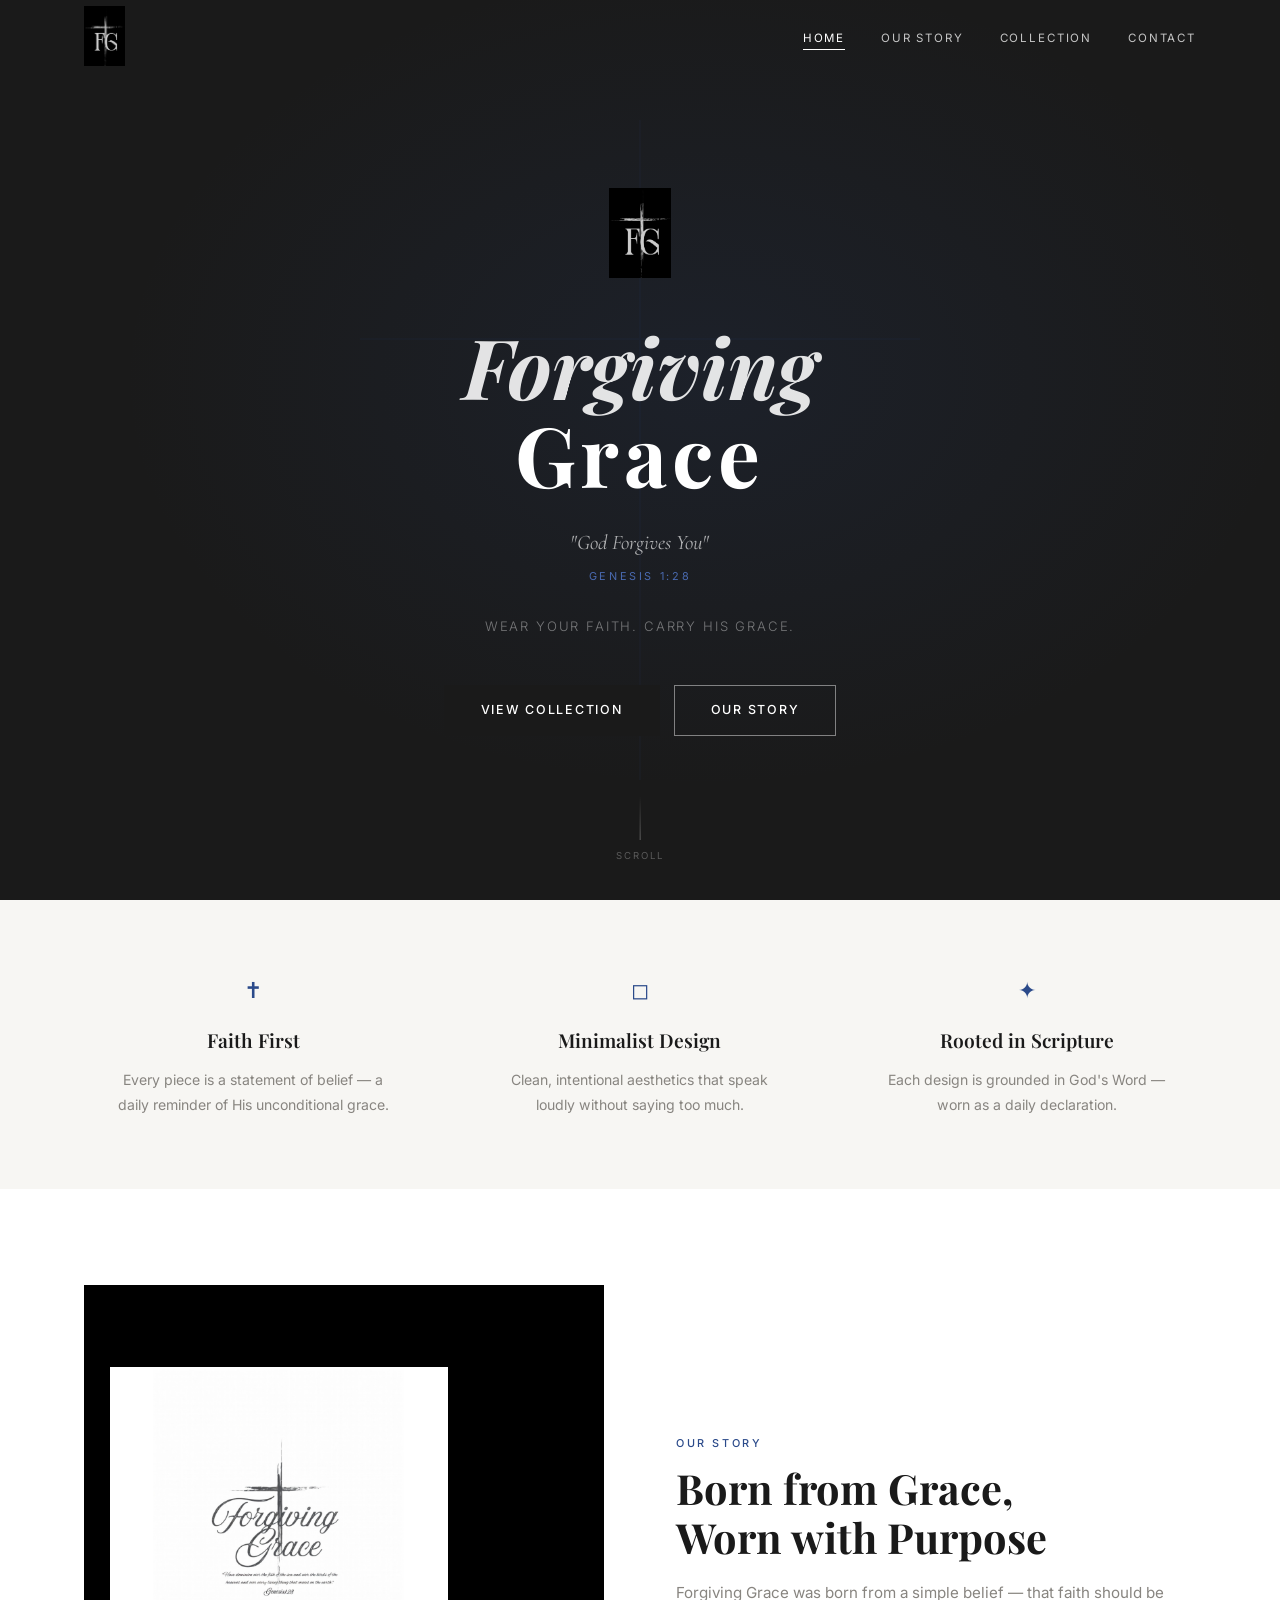
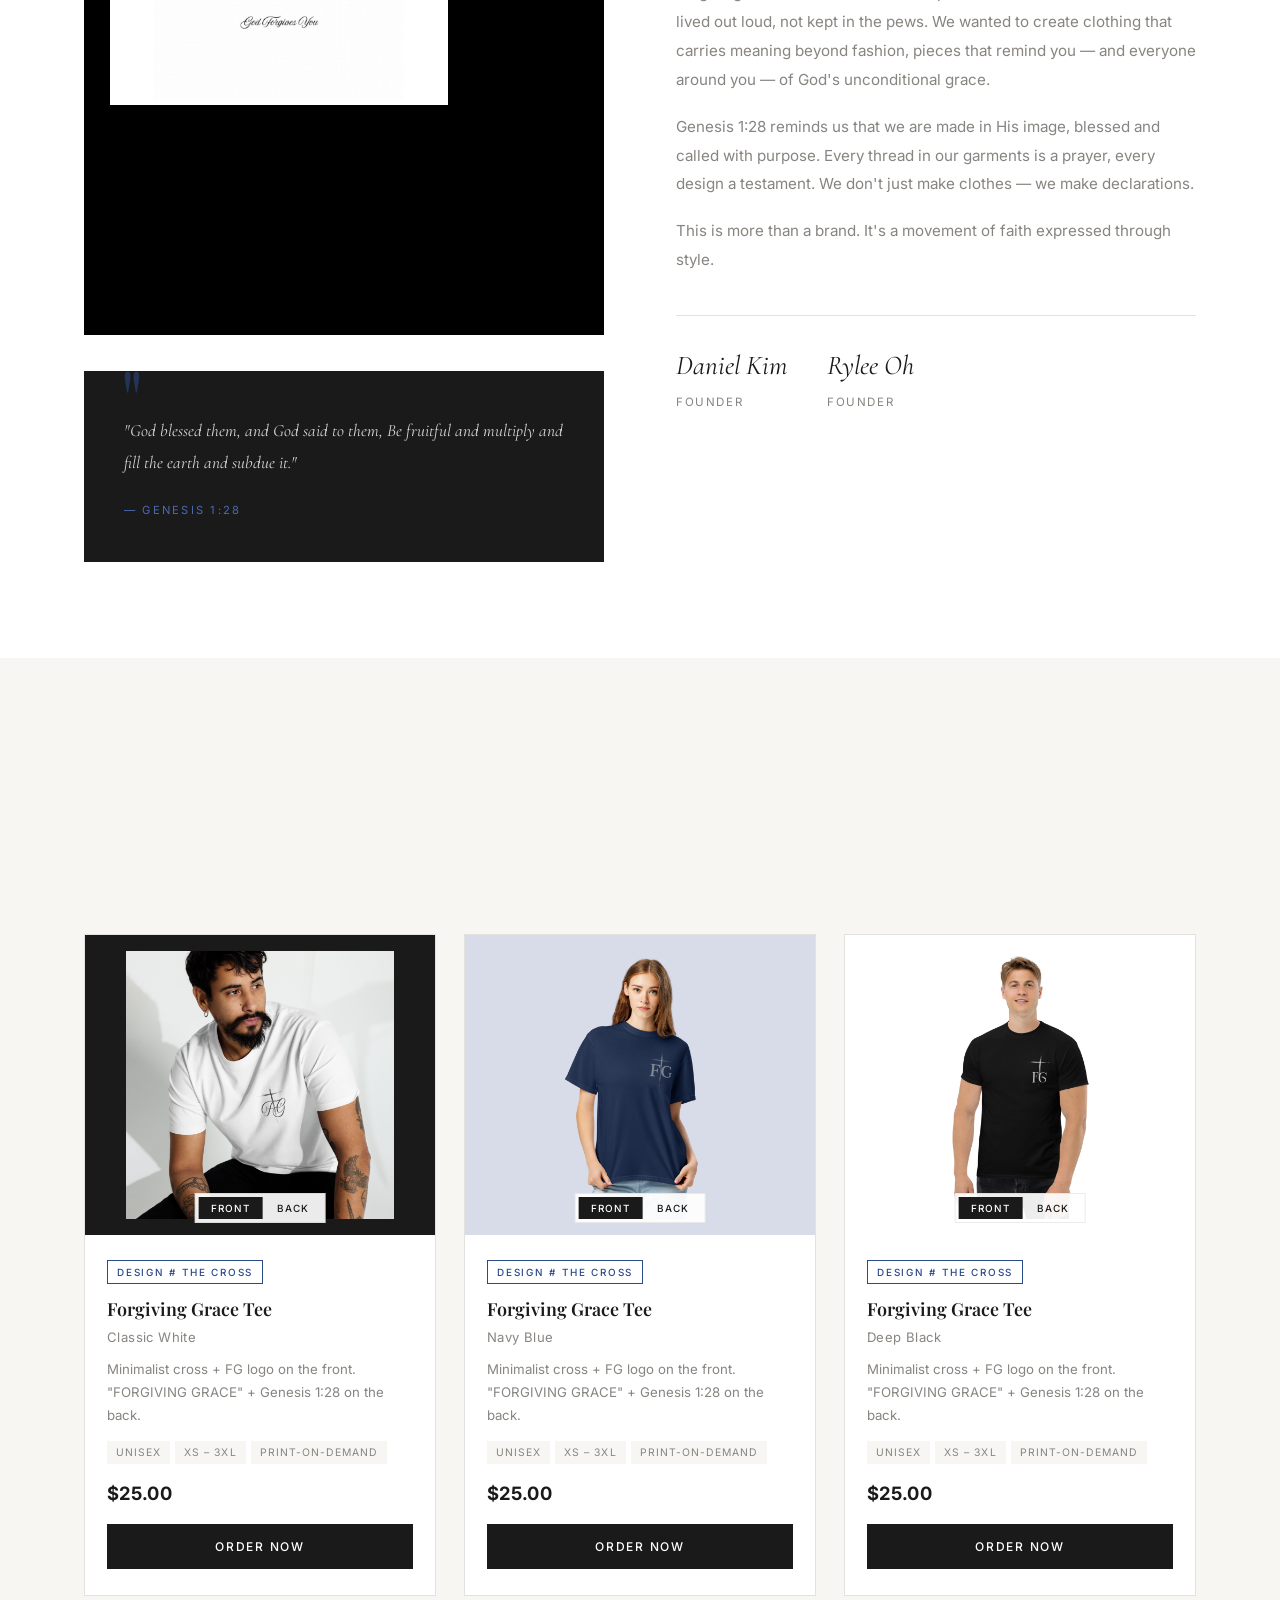
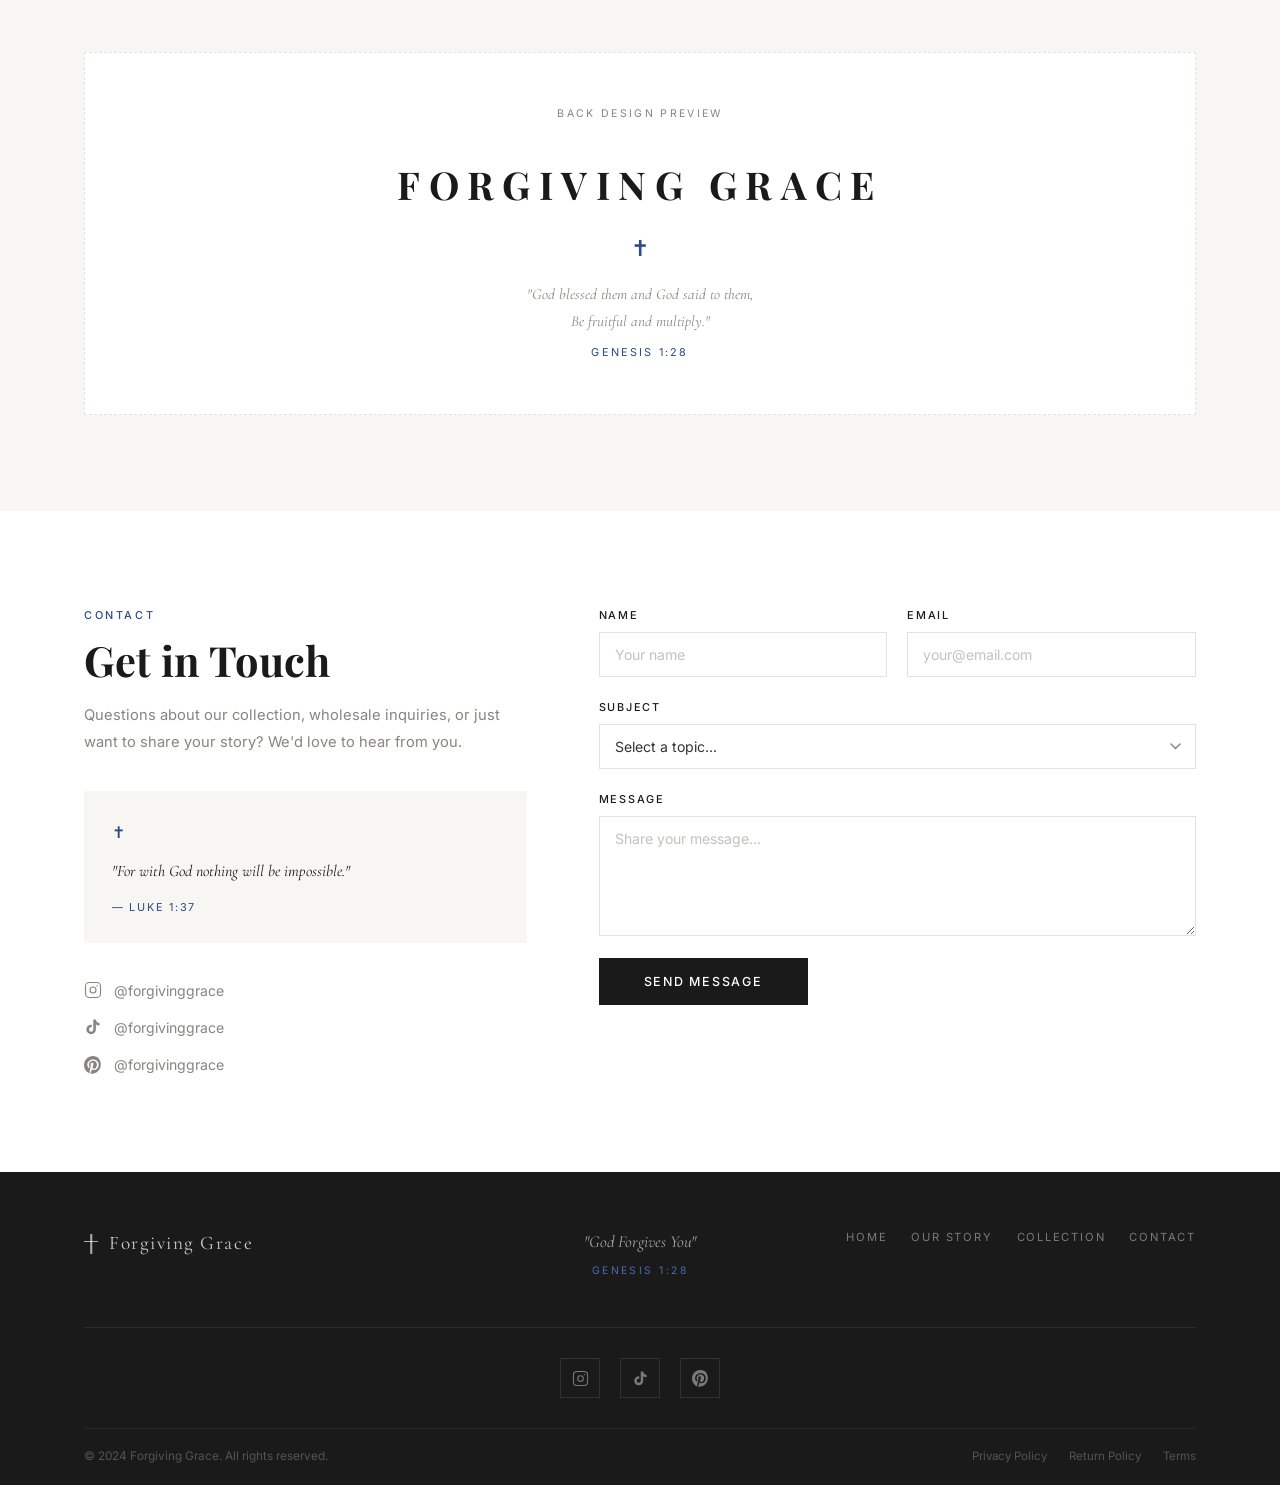
==== index.html @ 46b867b1 "Connect Place Order to Google Sheets via Apps Script - Set SCRIPT_URL to Google Apps Script web app " ====
<!DOCTYPE html>
<html lang="en">
<head>
    <meta charset="UTF-8">
    <meta name="viewport" content="width=device-width, initial-scale=1.0">
    <meta name="description" content="Forgiving Grace — Faith-based Christian Apparel. Wear your faith with minimalist designs rooted in God's grace.">
    <meta name="keywords" content="Christian apparel, faith fashion, Genesis 1:28, Forgiving Grace tee">
    <title>Forgiving Grace | Christian Apparel</title>

    <!-- Google Fonts -->
    <link rel="preconnect" href="https://fonts.googleapis.com">
    <link rel="preconnect" href="https://fonts.gstatic.com" crossorigin>
    <link href="https://fonts.googleapis.com/css2?family=Playfair+Display:ital,wght@0,400;0,600;0,700;1,400;1,700&family=Inter:wght@300;400;500;600&family=Cormorant+Garamond:ital,wght@0,400;0,600;1,400;1,600&display=swap" rel="stylesheet">

    <link rel="stylesheet" href="assets/css/style.css">
</head>
<body>

    <!-- ═══════════════════════════════════════
         NAVIGATION
    ════════════════════════════════════════════ -->
    <nav class="navbar" id="navbar">
        <div class="nav-container">
            <a href="#home" class="nav-logo">
                <img src="assets/FG logo.png" alt="Forgiving Grace" class="nav-logo-img">
            </a>

            <ul class="nav-menu" id="navMenu">
                <li><a href="#home"       class="nav-link">Home</a></li>
                <li><a href="#story"      class="nav-link">Our Story</a></li>
                <li><a href="#collection" class="nav-link">Collection</a></li>
                <li><a href="#contact"    class="nav-link">Contact</a></li>
            </ul>

            <button class="nav-toggle" id="navToggle" aria-label="Toggle menu" aria-expanded="false">
                <span></span>
                <span></span>
                <span></span>
            </button>
        </div>
    </nav>

    <main>

        <!-- ═══════════════════════════════════
             HERO
        ════════════════════════════════════════ -->
        <section class="hero" id="home">
            <div class="hero-bg-cross" aria-hidden="true">
                <span class="cross-v"></span>
                <span class="cross-h"></span>
            </div>

            <div class="hero-content">
                <div class="hero-emblem">
                    <img src="assets/FG logo.png" alt="Forgiving Grace" class="hero-logo-img">
                </div>

                <h1 class="hero-title">
                    <em>Forgiving</em>
                    <span>Grace</span>
                </h1>

                <p class="hero-verse">"God Forgives You"</p>
                <p class="hero-ref">Genesis 1:28</p>
                <p class="hero-tagline">Wear your faith. Carry His grace.</p>

                <div class="hero-cta">
                    <a href="#collection" class="btn btn-primary">View Collection</a>
                    <a href="#story"      class="btn btn-outline">Our Story</a>
                </div>
            </div>

            <div class="hero-scroll" aria-hidden="true">
                <span class="scroll-line"></span>
                <span class="scroll-label">Scroll</span>
            </div>
        </section>

        <!-- ═══════════════════════════════════
             BRAND PILLARS
        ════════════════════════════════════════ -->
        <section class="pillars">
            <div class="container">
                <div class="pillars-grid">
                    <div class="pillar fade-in">
                        <div class="pillar-icon">✝</div>
                        <h3>Faith First</h3>
                        <p>Every piece is a statement of belief — a daily reminder of His unconditional grace.</p>
                    </div>
                    <div class="pillar fade-in">
                        <div class="pillar-icon">◻</div>
                        <h3>Minimalist Design</h3>
                        <p>Clean, intentional aesthetics that speak loudly without saying too much.</p>
                    </div>
                    <div class="pillar fade-in">
                        <div class="pillar-icon">✦</div>
                        <h3>Rooted in Scripture</h3>
                        <p>Each design is grounded in God's Word — worn as a daily declaration.</p>
                    </div>
                </div>
            </div>
        </section>

        <!-- ═══════════════════════════════════
             OUR STORY
        ════════════════════════════════════════ -->
        <section class="story" id="story">
            <div class="container">
                <div class="story-grid">

                    <div class="story-visual fade-in">
                        <div class="story-img-container">
                            <img src="assets/FG image.png"
                                 alt="Forgiving Grace"
                                 class="story-product-img">
                        </div>
                        <blockquote class="story-verse-card">
                            <p>"God blessed them, and God said to them, Be fruitful and multiply and fill the earth and subdue it."</p>
                            <cite>— Genesis 1:28</cite>
                        </blockquote>
                    </div>

                    <div class="story-text-wrap fade-in">
                        <span class="section-label">Our Story</span>
                        <h2 class="section-title">Born from Grace,<br>Worn with Purpose</h2>

                        <p>Forgiving Grace was born from a simple belief — that faith should be lived out loud,
                        not kept in the pews. We wanted to create clothing that carries meaning beyond fashion,
                        pieces that remind you — and everyone around you — of God's unconditional grace.</p>

                        <p>Genesis 1:28 reminds us that we are made in His image, blessed and called with
                        purpose. Every thread in our garments is a prayer, every design a testament.
                        We don't just make clothes — we make declarations.</p>

                        <p>This is more than a brand. It's a movement of faith expressed through style.</p>

                        <div class="story-sig">
                            <div class="sig-person">
                                <span class="sig-name">Daniel Kim</span>
                                <span class="sig-title">Founder</span>
                            </div>
                            <div class="sig-person">
                                <span class="sig-name">Rylee Oh</span>
                                <span class="sig-title">Founder</span>
                            </div>
                        </div>
                    </div>

                </div>
            </div>
        </section>

        <!-- ═══════════════════════════════════
             COLLECTION
        ════════════════════════════════════════ -->
        <section class="collection" id="collection">
            <div class="container">

                <div class="section-header fade-in">
                    <span class="section-label">Collection</span>
                    <h2 class="section-title">Design # the Cross</h2>
                    <p class="section-subtitle">Forgiving Grace Tee — Three expressions of faith</p>
                </div>

                <div class="product-grid">

                    <!-- WHITE -->
                    <article class="product-card fade-in" data-color="white" data-colorname="Classic White">
                        <div class="product-mockup mockup-light">
                            <img class="product-img"
                                 src="assets/mens-premium-heavyweight-tee-white-front-69e3858333d27.png"
                                 alt="Forgiving Grace Tee - Classic White"
                                 data-front="assets/mens-premium-heavyweight-tee-white-front-69e3858333d27.png"
                                 data-back="assets/mens-premium-heavyweight-tee-white-back-69e385832c0f6.png">
                            <div class="img-toggle">
                                <button type="button" class="img-toggle-btn active" data-view="front">Front</button>
                                <button type="button" class="img-toggle-btn" data-view="back">Back</button>
                            </div>
                        </div>
                        <div class="product-info">
                            <span class="product-badge">Design # the Cross</span>
                            <h3>Forgiving Grace Tee</h3>
                            <p class="product-colorname">Classic White</p>
                            <p class="product-desc">Minimalist cross + FG logo on the front. "FORGIVING GRACE" + Genesis 1:28 on the back.</p>
                            <div class="product-tags">
                                <span>Unisex</span><span>XS – 3XL</span><span>Print-on-Demand</span>
                            </div>
                            <p class="product-price">$25.00</p>
                            <button type="button" class="btn btn-primary btn-full order-open-btn">Order Now</button>
                        </div>
                    </article>

                    <!-- NAVY -->
                    <article class="product-card fade-in" data-color="navy" data-colorname="Navy Blue">
                        <div class="product-mockup mockup-mid">
                            <img class="product-img"
                                 src="assets/unisex-garment-dyed-heavyweight-t-shirt-true-navy-front-2-69e384fd86d29.png"
                                 alt="Forgiving Grace Tee - Navy Blue"
                                 data-front="assets/unisex-garment-dyed-heavyweight-t-shirt-true-navy-front-2-69e384fd86d29.png"
                                 data-back="assets/unisex-garment-dyed-heavyweight-t-shirt-true-navy-back-69e384fd87581.png">
                            <div class="img-toggle">
                                <button type="button" class="img-toggle-btn active" data-view="front">Front</button>
                                <button type="button" class="img-toggle-btn" data-view="back">Back</button>
                            </div>
                        </div>
                        <div class="product-info">
                            <span class="product-badge">Design # the Cross</span>
                            <h3>Forgiving Grace Tee</h3>
                            <p class="product-colorname">Navy Blue</p>
                            <p class="product-desc">Minimalist cross + FG logo on the front. "FORGIVING GRACE" + Genesis 1:28 on the back.</p>
                            <div class="product-tags">
                                <span>Unisex</span><span>XS – 3XL</span><span>Print-on-Demand</span>
                            </div>
                            <p class="product-price">$25.00</p>
                            <button type="button" class="btn btn-primary btn-full order-open-btn">Order Now</button>
                        </div>
                    </article>

                    <!-- BLACK -->
                    <article class="product-card fade-in" data-color="black" data-colorname="Deep Black">
                        <div class="product-mockup mockup-dark">
                            <img class="product-img"
                                 src="assets/unisex-classic-tee-black-front-69e385ca82ca1.png"
                                 alt="Forgiving Grace Tee - Deep Black"
                                 data-front="assets/unisex-classic-tee-black-front-69e385ca82ca1.png"
                                 data-back="assets/unisex-classic-tee-black-back-69e385ca8a5da.png">
                            <div class="img-toggle">
                                <button type="button" class="img-toggle-btn active" data-view="front">Front</button>
                                <button type="button" class="img-toggle-btn" data-view="back">Back</button>
                            </div>
                        </div>
                        <div class="product-info">
                            <span class="product-badge">Design # the Cross</span>
                            <h3>Forgiving Grace Tee</h3>
                            <p class="product-colorname">Deep Black</p>
                            <p class="product-desc">Minimalist cross + FG logo on the front. "FORGIVING GRACE" + Genesis 1:28 on the back.</p>
                            <div class="product-tags">
                                <span>Unisex</span><span>XS – 3XL</span><span>Print-on-Demand</span>
                            </div>
                            <p class="product-price">$25.00</p>
                            <button type="button" class="btn btn-primary btn-full order-open-btn">Order Now</button>
                        </div>
                    </article>

                </div>

                <!-- Back design preview -->
                <div class="back-preview fade-in">
                    <p class="back-preview-label">Back Design Preview</p>
                    <div class="back-preview-art">
                        <p class="back-brand">FORGIVING GRACE</p>
                        <p class="back-cross-icon">✝</p>
                        <p class="back-quote">"God blessed them and God said to them,<br>Be fruitful and multiply."</p>
                        <p class="back-ref">Genesis 1:28</p>
                    </div>
                </div>

            </div>
        </section>

        <!-- ═══════════════════════════════════
             CONTACT
        ════════════════════════════════════════ -->
        <section class="contact" id="contact">
            <div class="container">
                <div class="contact-grid">

                    <div class="contact-info fade-in">
                        <span class="section-label">Contact</span>
                        <h2 class="section-title">Get in Touch</h2>
                        <p>Questions about our collection, wholesale inquiries, or just want to share your story? We'd love to hear from you.</p>

                        <div class="contact-verse-card">
                            <span class="contact-cross-icon">✝</span>
                            <p>"For with God nothing will be impossible."</p>
                            <cite>— Luke 1:37</cite>
                        </div>

                        <div class="contact-socials">
                            <a href="#" class="social-row" aria-label="Instagram">
                                <svg viewBox="0 0 24 24" fill="none" stroke="currentColor" stroke-width="1.5" aria-hidden="true">
                                    <rect x="2" y="2" width="20" height="20" rx="5"/>
                                    <circle cx="12" cy="12" r="4"/>
                                    <circle cx="17.5" cy="6.5" r="1" fill="currentColor" stroke="none"/>
                                </svg>
                                @forgivinggrace
                            </a>
                            <a href="#" class="social-row" aria-label="TikTok">
                                <svg viewBox="0 0 24 24" fill="currentColor" aria-hidden="true">
                                    <path d="M19.59 6.69a4.83 4.83 0 01-3.77-4.25V2h-3.45v13.67a2.89 2.89 0 01-2.88 2.5 2.89 2.89 0 01-2.89-2.89 2.89 2.89 0 012.89-2.89c.28 0 .54.04.79.1V9.01a6.32 6.32 0 00-.79-.05 6.34 6.34 0 00-6.34 6.34 6.34 6.34 0 006.34 6.34 6.34 6.34 0 006.33-6.34V8.69a8.18 8.18 0 004.79 1.54V6.78a4.85 4.85 0 01-1.02-.09z"/>
                                </svg>
                                @forgivinggrace
                            </a>
                            <a href="#" class="social-row" aria-label="Pinterest">
                                <svg viewBox="0 0 24 24" fill="currentColor" aria-hidden="true">
                                    <path d="M12 0C5.37 0 0 5.37 0 12c0 5.08 3.16 9.44 7.63 11.2-.1-.94-.2-2.38.04-3.4.22-.93 1.45-6.16 1.45-6.16s-.37-.74-.37-1.84c0-1.73.99-3.02 2.23-3.02 1.05 0 1.56.79 1.56 1.74 0 1.06-.68 2.65-1.03 4.12-.29 1.23.61 2.23 1.82 2.23 2.18 0 3.86-2.3 3.86-5.62 0-2.94-2.11-5-5.13-5-3.49 0-5.54 2.62-5.54 5.33 0 1.06.41 2.19.92 2.81.1.12.11.23.08.35-.09.39-.3 1.23-.34 1.4-.05.22-.17.27-.39.16-1.47-.69-2.39-2.85-2.39-4.59 0-3.73 2.71-7.16 7.82-7.16 4.1 0 7.29 2.93 7.29 6.83 0 4.08-2.57 7.35-6.13 7.35-1.2 0-2.33-.62-2.72-1.35l-.74 2.76c-.27 1.03-1 2.32-1.49 3.1.63.19 1.28.3 1.96.3 6.63 0 12-5.37 12-12S18.63 0 12 0z"/>
                                </svg>
                                @forgivinggrace
                            </a>
                        </div>
                    </div>

                    <div class="contact-form-wrap fade-in">
                        <form class="contact-form" id="contactForm" novalidate>
                            <div class="form-row">
                                <div class="form-group">
                                    <label for="fname">Name</label>
                                    <input type="text" id="fname" name="name" placeholder="Your name" autocomplete="name" required>
                                    <span class="field-error" id="nameErr"></span>
                                </div>
                                <div class="form-group">
                                    <label for="femail">Email</label>
                                    <input type="email" id="femail" name="email" placeholder="your@email.com" autocomplete="email" required>
                                    <span class="field-error" id="emailErr"></span>
                                </div>
                            </div>

                            <div class="form-group">
                                <label for="fsubject">Subject</label>
                                <select id="fsubject" name="subject">
                                    <option value="">Select a topic...</option>
                                    <option value="product">Product Inquiry</option>
                                    <option value="order">Order Status</option>
                                    <option value="wholesale">Wholesale</option>
                                    <option value="collab">Collaboration</option>
                                    <option value="prayer">Prayer Request</option>
                                    <option value="other">Other</option>
                                </select>
                            </div>

                            <div class="form-group">
                                <label for="fmessage">Message</label>
                                <textarea id="fmessage" name="message" rows="5" placeholder="Share your message..." required></textarea>
                                <span class="field-error" id="msgErr"></span>
                            </div>

                            <button type="submit" class="btn btn-primary form-btn">Send Message</button>

                            <div class="form-success" id="formSuccess" role="alert" aria-live="polite">
                                <span aria-hidden="true">✝</span> Message received. God bless you.
                            </div>
                        </form>
                    </div>

                </div>
            </div>
        </section>

    </main>

    <!-- ═══════════════════════════════════════
         FOOTER
    ════════════════════════════════════════════ -->
    <footer class="footer">
        <div class="container">
            <div class="footer-top">
                <a href="#home" class="footer-logo">
                    <span class="footer-cross-wrap">
                        <span class="cross-v"></span>
                        <span class="cross-h"></span>
                    </span>
                    <span class="footer-brand">Forgiving Grace</span>
                </a>

                <div class="footer-message">
                    <p class="footer-verse">"God Forgives You"</p>
                    <p class="footer-ref">Genesis 1:28</p>
                </div>

                <nav class="footer-nav" aria-label="Footer navigation">
                    <a href="#home">Home</a>
                    <a href="#story">Our Story</a>
                    <a href="#collection">Collection</a>
                    <a href="#contact">Contact</a>
                </nav>
            </div>

            <div class="footer-social">
                <a href="#" class="footer-social-btn" aria-label="Instagram">
                    <svg viewBox="0 0 24 24" fill="none" stroke="currentColor" stroke-width="1.5">
                        <rect x="2" y="2" width="20" height="20" rx="5"/>
                        <circle cx="12" cy="12" r="4"/>
                        <circle cx="17.5" cy="6.5" r="1" fill="currentColor" stroke="none"/>
                    </svg>
                </a>
                <a href="#" class="footer-social-btn" aria-label="TikTok">
                    <svg viewBox="0 0 24 24" fill="currentColor">
                        <path d="M19.59 6.69a4.83 4.83 0 01-3.77-4.25V2h-3.45v13.67a2.89 2.89 0 01-2.88 2.5 2.89 2.89 0 01-2.89-2.89 2.89 2.89 0 012.89-2.89c.28 0 .54.04.79.1V9.01a6.32 6.32 0 00-.79-.05 6.34 6.34 0 00-6.34 6.34 6.34 6.34 0 006.34 6.34 6.34 6.34 0 006.33-6.34V8.69a8.18 8.18 0 004.79 1.54V6.78a4.85 4.85 0 01-1.02-.09z"/>
                    </svg>
                </a>
                <a href="#" class="footer-social-btn" aria-label="Pinterest">
                    <svg viewBox="0 0 24 24" fill="currentColor">
                        <path d="M12 0C5.37 0 0 5.37 0 12c0 5.08 3.16 9.44 7.63 11.2-.1-.94-.2-2.38.04-3.4.22-.93 1.45-6.16 1.45-6.16s-.37-.74-.37-1.84c0-1.73.99-3.02 2.23-3.02 1.05 0 1.56.79 1.56 1.74 0 1.06-.68 2.65-1.03 4.12-.29 1.23.61 2.23 1.82 2.23 2.18 0 3.86-2.3 3.86-5.62 0-2.94-2.11-5-5.13-5-3.49 0-5.54 2.62-5.54 5.33 0 1.06.41 2.19.92 2.81.1.12.11.23.08.35-.09.39-.3 1.23-.34 1.4-.05.22-.17.27-.39.16-1.47-.69-2.39-2.85-2.39-4.59 0-3.73 2.71-7.16 7.82-7.16 4.1 0 7.29 2.93 7.29 6.83 0 4.08-2.57 7.35-6.13 7.35-1.2 0-2.33-.62-2.72-1.35l-.74 2.76c-.27 1.03-1 2.32-1.49 3.1.63.19 1.28.3 1.96.3 6.63 0 12-5.37 12-12S18.63 0 12 0z"/>
                    </svg>
                </a>
            </div>

            <div class="footer-bottom">
                <p>&copy; 2024 Forgiving Grace. All rights reserved.</p>
                <div class="footer-legal">
                    <a href="#">Privacy Policy</a>
                    <a href="#">Return Policy</a>
                    <a href="#">Terms</a>
                </div>
            </div>
        </div>
    </footer>

    <!-- ═══════════════════════════════════════
         ORDER MODAL
    ════════════════════════════════════════════ -->
    <div class="order-modal-overlay" id="orderModalOverlay" aria-hidden="true">
        <div class="order-modal" role="dialog" aria-modal="true" aria-labelledby="modalTitle">
            <button class="modal-close" id="modalClose" aria-label="Close">✕</button>

            <!-- Product preview header -->
            <div class="modal-header">
                <img id="modalPreviewImg" class="modal-preview-img" src="" alt="Product preview">
                <div class="modal-header-meta">
                    <span class="product-badge">Design # the Cross</span>
                    <h2 id="modalTitle" class="modal-product-title">Forgiving Grace Tee</h2>
                    <p id="modalColorDisplay" class="product-colorname"></p>
                </div>
            </div>

            <!-- Order form -->
            <form class="order-form" id="orderForm" novalidate>

                <div class="modal-section-label">Select Size &amp; Color</div>

                <!-- Size selector -->
                <div class="form-group">
                    <label>Size <span class="req-star">*</span></label>
                    <div class="size-selector" id="sizeSelector">
                        <button type="button" class="size-btn" data-size="XS">XS</button>
                        <button type="button" class="size-btn" data-size="S">S</button>
                        <button type="button" class="size-btn" data-size="M">M</button>
                        <button type="button" class="size-btn" data-size="L">L</button>
                        <button type="button" class="size-btn" data-size="XL">XL</button>
                        <button type="button" class="size-btn" data-size="2XL">2XL</button>
                        <button type="button" class="size-btn" data-size="3XL">3XL</button>
                    </div>
                    <span class="field-error" id="sizeErr"></span>
                </div>

                <!-- Color selector in modal -->
                <div class="form-group">
                    <label>Color <span class="req-star">*</span></label>
                    <div class="modal-color-list" id="modalColorList">
                        <button type="button" class="modal-color-btn" data-color="white" data-name="Classic White">
                            <span class="swatch sw-white"></span>
                            <span>Classic White</span>
                        </button>
                        <button type="button" class="modal-color-btn" data-color="navy" data-name="Navy Blue">
                            <span class="swatch sw-navy"></span>
                            <span>Navy Blue</span>
                        </button>
                        <button type="button" class="modal-color-btn" data-color="black" data-name="Deep Black">
                            <span class="swatch sw-black"></span>
                            <span>Deep Black</span>
                        </button>
                    </div>
                </div>

                <div class="modal-section-label">Shipping Information</div>

                <div class="form-row">
                    <div class="form-group">
                        <label for="orderName">Name <span class="req-star">*</span></label>
                        <input type="text" id="orderName" placeholder="Full name" autocomplete="name">
                        <span class="field-error" id="orderNameErr"></span>
                    </div>
                    <div class="form-group">
                        <label for="orderEmail">Email <span class="req-star">*</span></label>
                        <input type="email" id="orderEmail" placeholder="your@email.com" autocomplete="email">
                        <span class="field-error" id="orderEmailErr"></span>
                    </div>
                </div>

                <div class="form-group">
                    <label for="orderPhone">Phone</label>
                    <input type="tel" id="orderPhone" placeholder="(123) 456-7890" autocomplete="tel">
                </div>

                <div class="form-group">
                    <label for="orderAddr">Street Address <span class="req-star">*</span></label>
                    <input type="text" id="orderAddr" placeholder="123 Main Street, Apt 4" autocomplete="street-address">
                    <span class="field-error" id="orderAddrErr"></span>
                </div>

                <div class="form-row">
                    <div class="form-group">
                        <label for="orderCity">City <span class="req-star">*</span></label>
                        <input type="text" id="orderCity" placeholder="Los Angeles" autocomplete="address-level2">
                        <span class="field-error" id="orderCityErr"></span>
                    </div>
                    <div class="form-group">
                        <label for="orderState">State</label>
                        <input type="text" id="orderState" placeholder="CA" maxlength="2" autocomplete="address-level1">
                    </div>
                </div>

                <div class="form-group">
                    <label for="orderZip">ZIP Code</label>
                    <input type="text" id="orderZip" placeholder="90001" autocomplete="postal-code">
                </div>

                <span class="field-error" id="orderSubmitErr" style="text-align:center; margin-top:4px;"></span>
                <button type="submit" class="btn btn-primary btn-full" id="orderSubmitBtn">Place Order</button>
            </form>

            <!-- Success screen -->
            <div class="order-success" id="orderSuccess">
                <div class="success-cross">✝</div>
                <h3>주문이 완료되었습니다!</h3>
                <p>곧 연락드리겠습니다.</p>
                <p class="success-verse">"God Forgives You" — Genesis 1:28</p>
                <button type="button" class="btn btn-primary" id="orderDoneBtn">닫기</button>
            </div>
        </div>
    </div>

    <script src="assets/js/main.js"></script>
</body>
</html>
---- assets/css/style.css ----
/* ============================================================
   FORGIVING GRACE — Main Stylesheet
   Colors: #1A1A1A (black) · #2B4A8A (navy) · #FFFFFF (white)
   Fonts:  Playfair Display · Inter · Cormorant Garamond
   ============================================================ */

/* ── Variables ─────────────────────────────────────────────── */
:root {
    --black:        #1A1A1A;
    --navy:         #2B4A8A;
    --navy-light:   #4A6AB0;
    --white:        #FFFFFF;
    --off-white:    #F7F6F3;
    --gray-light:   #F0EFEC;
    --gray-mid:     #C8C6C0;
    --gray-text:    #888580;
    --text:         #333333;
    --border:       #E4E2DE;

    --font-head:    'Playfair Display', Georgia, serif;
    --font-body:    'Inter', -apple-system, BlinkMacSystemFont, sans-serif;
    --font-logo:    'Cormorant Garamond', Georgia, serif;

    --nav-h:        72px;
    --wrap:         1160px;
    --pad-section:  96px;
    --ease:         cubic-bezier(0.4, 0, 0.2, 1);
    --tx:           0.28s var(--ease);
}

/* ── Reset ─────────────────────────────────────────────────── */
*, *::before, *::after { box-sizing: border-box; margin: 0; padding: 0; }
html  { scroll-behavior: smooth; font-size: 16px; }
body  { font-family: var(--font-body); color: var(--text); background: var(--white);
        line-height: 1.65; -webkit-font-smoothing: antialiased; }
img   { max-width: 100%; height: auto; display: block; }
a     { text-decoration: none; color: inherit; }
button { cursor: pointer; border: none; background: none; font-family: inherit; }
ul    { list-style: none; }

/* ── Container ─────────────────────────────────────────────── */
.container {
    max-width: var(--wrap);
    margin: 0 auto;
    padding: 0 24px;
}

/* ── Cross component ───────────────────────────────────────── */
/* Usage: wrap in a positioned parent, set color via `color:` */
.cross-v,
.cross-h { position: absolute; background: currentColor; }
.cross-v  { left: 50%; top: 0; bottom: 0; width: 2px; transform: translateX(-50%); }
.cross-h  { top: 33%; left: 0; right: 0; height: 2px; }

/* ── Buttons ───────────────────────────────────────────────── */
.btn {
    display: inline-flex;
    align-items: center;
    justify-content: center;
    padding: 14px 36px;
    font-size: 0.78rem;
    font-weight: 500;
    letter-spacing: 0.14em;
    text-transform: uppercase;
    border: 1.5px solid transparent;
    transition: background var(--tx), border-color var(--tx), color var(--tx), transform var(--tx);
}
.btn-primary  { background: var(--black); color: var(--white); border-color: var(--black); }
.btn-primary:hover { background: var(--navy); border-color: var(--navy); transform: translateY(-1px); }
.btn-outline  { background: transparent; color: var(--white); border-color: rgba(255,255,255,0.45); }
.btn-outline:hover { background: rgba(255,255,255,0.1); border-color: var(--white); }
.btn-full     { width: 100%; margin-top: 4px; font-size: 0.75rem; }

/* ── Section labels ────────────────────────────────────────── */
.section-label {
    display: block;
    font-size: 0.68rem;
    font-weight: 500;
    letter-spacing: 0.24em;
    text-transform: uppercase;
    color: var(--navy);
    margin-bottom: 10px;
}
.section-title {
    font-family: var(--font-head);
    font-size: clamp(1.8rem, 3.5vw, 2.6rem);
    font-weight: 700;
    line-height: 1.18;
    color: var(--black);
    margin-bottom: 18px;
}
.section-subtitle {
    font-size: 0.95rem;
    color: var(--gray-text);
    max-width: 460px;
    margin: 0 auto;
}

/* ── Scroll-reveal animation ───────────────────────────────── */
.fade-in {
    opacity: 0;
    transform: translateY(22px);
    transition: opacity 0.65s var(--ease), transform 0.65s var(--ease);
}
.fade-in.visible { opacity: 1; transform: none; }

/* ════════════════════════════════════════════════════════════
   NAVBAR
   ════════════════════════════════════════════════════════════ */
.navbar {
    position: fixed;
    inset: 0 0 auto 0;
    z-index: 200;
    height: var(--nav-h);
    transition: background var(--tx), backdrop-filter var(--tx), box-shadow var(--tx);
}
.navbar.scrolled {
    background: rgba(26,26,26,0.97);
    backdrop-filter: blur(10px);
    -webkit-backdrop-filter: blur(10px);
    box-shadow: 0 1px 0 rgba(255,255,255,0.06);
}
.nav-container {
    max-width: var(--wrap);
    margin: 0 auto;
    padding: 0 24px;
    height: 100%;
    display: flex;
    align-items: center;
    justify-content: space-between;
}

/* Logo */
.nav-logo {
    display: flex;
    align-items: center;
}
.nav-logo-img {
    height: 60px;
    width: auto;
    object-fit: contain;
    display: block;
}

/* Menu */
.nav-menu {
    display: flex;
    align-items: center;
    gap: 36px;
}
.nav-link {
    font-size: 0.72rem;
    font-weight: 400;
    letter-spacing: 0.16em;
    text-transform: uppercase;
    color: rgba(255,255,255,0.75);
    transition: color var(--tx);
    position: relative;
    padding-bottom: 2px;
}
.nav-link::after {
    content: '';
    position: absolute;
    bottom: -3px;
    left: 0;
    width: 0;
    height: 1px;
    background: var(--white);
    transition: width var(--tx);
}
.nav-link:hover,
.nav-link.active { color: var(--white); }
.nav-link:hover::after,
.nav-link.active::after { width: 100%; }

/* Hamburger */
.nav-toggle {
    display: none;
    flex-direction: column;
    gap: 5px;
    width: 28px;
    padding: 4px 0;
}
.nav-toggle span {
    display: block;
    height: 1.5px;
    background: var(--white);
    transition: transform var(--tx), opacity var(--tx);
    transform-origin: center;
}
.nav-toggle.open span:nth-child(1) { transform: translateY(6.5px) rotate(45deg); }
.nav-toggle.open span:nth-child(2) { opacity: 0; transform: scaleX(0); }
.nav-toggle.open span:nth-child(3) { transform: translateY(-6.5px) rotate(-45deg); }

/* ════════════════════════════════════════════════════════════
   HERO
   ════════════════════════════════════════════════════════════ */
.hero {
    min-height: 100svh;
    background: var(--black);
    display: flex;
    align-items: center;
    justify-content: center;
    position: relative;
    overflow: hidden;
    text-align: center;
}

/* Subtle radial navy glow */
.hero::before {
    content: '';
    position: absolute;
    inset: 0;
    background: radial-gradient(ellipse 70% 70% at 55% 42%, rgba(43,74,138,0.14) 0%, transparent 65%);
    pointer-events: none;
}

/* Large watermark cross */
.hero-bg-cross {
    position: absolute;
    inset: 0;
    margin: auto;
    width: min(560px, 75vw);
    height: min(660px, 88vh);
    color: var(--navy);
    opacity: 0.06;
    pointer-events: none;
}
.hero-bg-cross .cross-v { width: 2px; }
.hero-bg-cross .cross-h { height: 2px; top: 33%; }

/* Hero content */
.hero-content {
    position: relative;
    z-index: 1;
    padding: calc(var(--nav-h) + 48px) 24px 96px;
    max-width: 680px;
    animation: heroDrop 1.1s var(--ease) both;
}
@keyframes heroDrop {
    from { opacity: 0; transform: translateY(28px); }
    to   { opacity: 1; transform: none; }
}

/* Emblem — handled by .logo-badge-hero in the additions section */

/* Title */
.hero-title {
    font-family: var(--font-head);
    font-size: clamp(2.8rem, 7.5vw, 5.2rem);
    font-weight: 700;
    line-height: 1.06;
    color: var(--white);
    margin-bottom: 28px;
}
.hero-title em  { display: block; font-style: italic; color: rgba(255,255,255,0.88); }
.hero-title span { display: block; letter-spacing: 0.06em; }

/* Verse */
.hero-verse {
    font-family: var(--font-logo);
    font-size: clamp(1rem, 2.2vw, 1.3rem);
    font-style: italic;
    color: rgba(255,255,255,0.65);
    margin-bottom: 7px;
}
.hero-ref {
    font-size: 0.68rem;
    letter-spacing: 0.24em;
    text-transform: uppercase;
    color: var(--navy-light);
    margin-bottom: 30px;
}
.hero-tagline {
    font-size: 0.82rem;
    font-weight: 300;
    letter-spacing: 0.14em;
    text-transform: uppercase;
    color: rgba(255,255,255,0.4);
    margin-bottom: 48px;
}
.hero-cta {
    display: flex;
    align-items: center;
    justify-content: center;
    gap: 14px;
    flex-wrap: wrap;
}

/* Scroll indicator */
.hero-scroll {
    position: absolute;
    bottom: 36px;
    left: 50%;
    transform: translateX(-50%);
    display: flex;
    flex-direction: column;
    align-items: center;
    gap: 8px;
    color: rgba(255,255,255,0.28);
    animation: scrollPulse 2.4s ease-in-out infinite;
}
.scroll-line {
    display: block;
    width: 1px;
    height: 44px;
    background: linear-gradient(to bottom, transparent, rgba(255,255,255,0.3));
}
.scroll-label {
    font-size: 0.6rem;
    letter-spacing: 0.22em;
    text-transform: uppercase;
}
@keyframes scrollPulse {
    0%, 100% { transform: translateX(-50%) translateY(0); opacity: 1; }
    50%       { transform: translateX(-50%) translateY(8px); opacity: 0.5; }
}

/* ════════════════════════════════════════════════════════════
   BRAND PILLARS
   ════════════════════════════════════════════════════════════ */
.pillars {
    background: var(--off-white);
    padding: 72px 0;
}
.pillars-grid {
    display: grid;
    grid-template-columns: repeat(3, 1fr);
    gap: 48px;
}
.pillar { text-align: center; }
.pillar:nth-child(1) { transition-delay: 0s;    }
.pillar:nth-child(2) { transition-delay: 0.1s;  }
.pillar:nth-child(3) { transition-delay: 0.2s;  }

.pillar-icon {
    font-size: 1.4rem;
    color: var(--navy);
    margin-bottom: 16px;
    display: block;
}
.pillar h3 {
    font-family: var(--font-head);
    font-size: 1.2rem;
    font-weight: 600;
    color: var(--black);
    margin-bottom: 10px;
}
.pillar p {
    font-size: 0.88rem;
    color: var(--gray-text);
    line-height: 1.8;
    max-width: 280px;
    margin: 0 auto;
}

/* ════════════════════════════════════════════════════════════
   OUR STORY
   ════════════════════════════════════════════════════════════ */
.story {
    padding: var(--pad-section) 0;
    background: var(--white);
}
.story-grid {
    display: grid;
    grid-template-columns: 1fr 1fr;
    gap: 72px;
    align-items: center;
}

/* Visual column */
.story-visual { }
.story-cross {
    position: relative;
    width: 52px;
    height: 68px;
    color: var(--navy);
    opacity: 0.7;
    margin-bottom: 36px;
}
.story-cross .cross-v { width: 3px; }
.story-cross .cross-h { height: 3px; top: 33%; }

.story-verse-card {
    background: var(--black);
    padding: 44px 40px 40px;
    position: relative;
    font-style: normal;
}
.story-verse-card::before {
    content: '"';
    position: absolute;
    top: -14px;
    left: 36px;
    font-family: var(--font-head);
    font-size: 5rem;
    line-height: 1;
    color: var(--navy);
    opacity: 0.55;
}
.story-verse-card p {
    font-family: var(--font-logo);
    font-size: 1.08rem;
    font-style: italic;
    line-height: 1.85;
    color: rgba(255,255,255,0.82);
    margin-bottom: 16px;
    position: relative;
}
.story-verse-card cite {
    font-size: 0.7rem;
    letter-spacing: 0.2em;
    text-transform: uppercase;
    color: var(--navy-light);
    font-style: normal;
}

/* Text column */
.story-text-wrap p {
    font-size: 0.95rem;
    color: var(--gray-text);
    line-height: 1.9;
    margin-bottom: 18px;
}
.story-sig {
    margin-top: 40px;
    padding-top: 28px;
    border-top: 1px solid var(--border);
    display: flex;
    gap: 40px;
}
.sig-person {
    display: flex;
    flex-direction: column;
    gap: 4px;
}
.sig-name {
    font-family: var(--font-logo);
    font-size: 1.7rem;
    font-style: italic;
    color: var(--black);
}
.sig-title {
    font-size: 0.72rem;
    letter-spacing: 0.14em;
    text-transform: uppercase;
    color: var(--gray-text);
}

/* ════════════════════════════════════════════════════════════
   COLLECTION
   ════════════════════════════════════════════════════════════ */
.collection {
    padding: var(--pad-section) 0;
    background: var(--off-white);
}
.section-header { text-align: center; margin-bottom: 60px; }

/* Product grid */
.product-grid {
    display: grid;
    grid-template-columns: repeat(3, 1fr);
    gap: 28px;
    margin-bottom: 56px;
}
.product-card {
    background: var(--white);
    border: 1px solid var(--border);
    transition: transform var(--tx), box-shadow var(--tx);
}
.product-card:nth-child(1) { transition-delay: 0s;   }
.product-card:nth-child(2) { transition-delay: 0.08s;}
.product-card:nth-child(3) { transition-delay: 0.16s;}
.product-card:hover { transform: translateY(-5px); box-shadow: 0 22px 56px rgba(0,0,0,0.09); }

/* T-shirt mockup area */
.product-mockup {
    padding: 44px 28px 0;
    display: flex;
    justify-content: center;
}
.mockup-light { background: #1a1a1a; }
.mockup-mid   { background: #E0E4EE; }
.mockup-dark  { background: #ffffff; }

/* T-shirt CSS shape */
.tshirt {
    position: relative;
    width: 150px;
    height: 135px;
    clip-path: polygon(
        38% 8%, 50% 20%, 62% 8%,
        80% 0%, 100% 22%, 84% 30%,
        83% 100%, 17% 100%, 16% 30%,
        0% 22%, 20% 0%
    );
    display: flex;
    align-items: flex-start;
    justify-content: flex-start;
    padding: 40px 0 0 44px;
    gap: 5px;
    transition: transform var(--tx);
}
.product-card:hover .tshirt { transform: scale(1.05); }

.tshirt-white { background: #F2F0EC; filter: drop-shadow(0 3px 10px rgba(0,0,0,0.14)); }
.tshirt-navy  { background: var(--navy); }
.tshirt-black { background: var(--black); }

.shirt-cross {
    font-size: 0.75rem;
    line-height: 1;
    margin-top: 1px;
}
.shirt-fg {
    font-family: var(--font-logo);
    font-size: 0.9rem;
    font-weight: 600;
    letter-spacing: 0.06em;
    line-height: 1;
}

/* Logo color per shirt color */
.tshirt-white .shirt-cross,
.tshirt-white .shirt-fg  { color: var(--black); }
.tshirt-navy  .shirt-cross,
.tshirt-navy  .shirt-fg  { color: var(--white); }
.tshirt-black .shirt-cross,
.tshirt-black .shirt-fg  { color: var(--white); }

/* Product info */
.product-info { padding: 22px 22px 26px; }

.product-badge {
    display: inline-block;
    font-size: 0.62rem;
    font-weight: 500;
    letter-spacing: 0.18em;
    text-transform: uppercase;
    color: var(--navy);
    border: 1px solid var(--navy);
    padding: 3px 9px;
    margin-bottom: 10px;
}
.product-info h3 {
    font-family: var(--font-head);
    font-size: 1.12rem;
    font-weight: 600;
    color: var(--black);
    margin-bottom: 3px;
}
.product-colorname {
    font-size: 0.82rem;
    color: var(--gray-text);
    margin-bottom: 10px;
    letter-spacing: 0.03em;
}
.product-desc {
    font-size: 0.83rem;
    color: var(--gray-text);
    line-height: 1.72;
    margin-bottom: 14px;
}
.product-price {
    font-size: 1.15rem;
    font-weight: 700;
    color: var(--black);
    letter-spacing: 0.02em;
    margin-bottom: 12px;
}

/* Tags */
.product-tags {
    display: flex;
    flex-wrap: wrap;
    gap: 5px;
    margin-bottom: 14px;
}
.product-tags span {
    font-size: 0.65rem;
    letter-spacing: 0.1em;
    text-transform: uppercase;
    color: var(--gray-text);
    background: var(--off-white);
    padding: 3px 9px;
}

/* Color swatches */
.color-selector { margin-bottom: 18px; }
.color-selector-label {
    display: block;
    font-size: 0.66rem;
    letter-spacing: 0.14em;
    text-transform: uppercase;
    color: var(--gray-text);
    margin-bottom: 8px;
}
.swatches { display: flex; gap: 8px; }
.swatch {
    width: 20px;
    height: 20px;
    border-radius: 50%;
    border: 2px solid transparent;
    outline: 2px solid transparent;
    outline-offset: 2px;
    cursor: pointer;
    transition: transform var(--tx), outline-color var(--tx);
}
.swatch:hover           { transform: scale(1.18); }
.swatch.active          { outline-color: var(--navy); }
.sw-white { background: #E8E6E1; box-shadow: inset 0 0 0 1px #ccc; }
.sw-navy  { background: var(--navy); }
.sw-black { background: var(--black); }

/* Back design preview */
.back-preview {
    text-align: center;
    border: 1px dashed var(--border);
    padding: 52px 24px;
    background: var(--white);
}
.back-preview-label {
    font-size: 0.66rem;
    letter-spacing: 0.22em;
    text-transform: uppercase;
    color: var(--gray-text);
    margin-bottom: 30px;
}
.back-brand {
    font-family: var(--font-head);
    font-size: clamp(1.4rem, 4vw, 2.4rem);
    font-weight: 700;
    letter-spacing: 0.22em;
    color: var(--black);
    margin-bottom: 14px;
}
.back-cross-icon {
    font-size: 1.4rem;
    color: var(--navy);
    margin-bottom: 14px;
}
.back-quote {
    font-family: var(--font-logo);
    font-size: 0.95rem;
    font-style: italic;
    color: var(--gray-text);
    line-height: 1.8;
    margin-bottom: 8px;
}
.back-ref {
    font-size: 0.68rem;
    letter-spacing: 0.2em;
    text-transform: uppercase;
    color: var(--navy);
}

/* ════════════════════════════════════════════════════════════
   CONTACT
   ════════════════════════════════════════════════════════════ */
.contact {
    padding: var(--pad-section) 0;
    background: var(--white);
}
.contact-grid {
    display: grid;
    grid-template-columns: 1fr 1.35fr;
    gap: 72px;
    align-items: start;
}
.contact-info p {
    font-size: 0.92rem;
    color: var(--gray-text);
    line-height: 1.82;
    margin-bottom: 36px;
}

/* Verse card in contact */
.contact-verse-card {
    background: var(--off-white);
    padding: 28px 28px 24px;
    margin-bottom: 36px;
}
.contact-cross-icon {
    display: block;
    font-size: 1rem;
    color: var(--navy);
    margin-bottom: 12px;
}
.contact-verse-card p {
    font-family: var(--font-logo);
    font-size: 1rem;
    font-style: italic;
    color: var(--black);
    line-height: 1.65;
    margin-bottom: 8px;
}
.contact-verse-card cite {
    font-size: 0.68rem;
    letter-spacing: 0.16em;
    text-transform: uppercase;
    color: var(--navy);
    font-style: normal;
}

/* Social links */
.contact-socials { display: flex; flex-direction: column; gap: 14px; }
.social-row {
    display: flex;
    align-items: center;
    gap: 12px;
    font-size: 0.88rem;
    color: var(--gray-text);
    transition: color var(--tx);
}
.social-row:hover { color: var(--navy); }
.social-row svg { width: 18px; height: 18px; flex-shrink: 0; }

/* Form */
.contact-form { display: flex; flex-direction: column; gap: 22px; }
.form-row { display: grid; grid-template-columns: 1fr 1fr; gap: 20px; }
.form-group { display: flex; flex-direction: column; gap: 7px; }
.form-group label {
    font-size: 0.68rem;
    font-weight: 500;
    letter-spacing: 0.16em;
    text-transform: uppercase;
    color: var(--black);
}
.form-group input,
.form-group select,
.form-group textarea {
    width: 100%;
    padding: 13px 15px;
    border: 1px solid var(--border);
    background: var(--white);
    font-family: var(--font-body);
    font-size: 0.88rem;
    color: var(--text);
    transition: border-color var(--tx);
    outline: none;
    -webkit-appearance: none;
    appearance: none;
    border-radius: 0;
}
.form-group input::placeholder,
.form-group textarea::placeholder { color: #C4C2BC; }
.form-group input:focus,
.form-group select:focus,
.form-group textarea:focus { border-color: var(--navy); }
.form-group select {
    background-image: url("data:image/svg+xml,%3Csvg xmlns='http://www.w3.org/2000/svg' width='11' height='7'%3E%3Cpath d='M1 1l4.5 4.5L10 1' stroke='%23888' stroke-width='1.5' fill='none' stroke-linecap='round'/%3E%3C/svg%3E");
    background-repeat: no-repeat;
    background-position: right 14px center;
    padding-right: 38px;
    cursor: pointer;
}
.form-group textarea { resize: vertical; min-height: 120px; }

.field-error { font-size: 0.75rem; color: #C0392B; display: none; }
.field-error.show { display: block; }

.form-btn { align-self: flex-start; padding: 15px 44px; }

.form-success {
    display: none;
    align-items: center;
    gap: 10px;
    padding: 15px 18px;
    background: rgba(43,74,138,0.07);
    border-left: 3px solid var(--navy);
    font-size: 0.88rem;
    color: var(--navy);
}
.form-success.show { display: flex; }

/* ════════════════════════════════════════════════════════════
   FOOTER
   ════════════════════════════════════════════════════════════ */
.footer {
    background: var(--black);
    color: var(--white);
}
.footer-top {
    display: grid;
    grid-template-columns: 1fr auto 1fr;
    align-items: start;
    gap: 32px;
    padding: 56px 0 48px;
    border-bottom: 1px solid rgba(255,255,255,0.07);
}

/* Footer logo */
.footer-logo {
    display: flex;
    align-items: center;
    gap: 11px;
}
.footer-cross-wrap {
    position: relative;
    width: 14px;
    height: 20px;
    color: rgba(255,255,255,0.65);
}
.footer-cross-wrap .cross-v { width: 1.5px; }
.footer-cross-wrap .cross-h { height: 1.5px; }
.footer-brand {
    font-family: var(--font-logo);
    font-size: 1.2rem;
    font-weight: 400;
    letter-spacing: 0.08em;
    color: rgba(255,255,255,0.78);
}

/* Footer message */
.footer-message { text-align: center; }
.footer-verse {
    font-family: var(--font-logo);
    font-size: 1.05rem;
    font-style: italic;
    color: rgba(255,255,255,0.62);
    margin-bottom: 6px;
}
.footer-ref {
    font-size: 0.65rem;
    letter-spacing: 0.24em;
    text-transform: uppercase;
    color: var(--navy-light);
}

/* Footer nav */
.footer-nav {
    display: flex;
    justify-content: flex-end;
    gap: 24px;
    flex-wrap: wrap;
}
.footer-nav a {
    font-size: 0.7rem;
    letter-spacing: 0.16em;
    text-transform: uppercase;
    color: rgba(255,255,255,0.42);
    transition: color var(--tx);
}
.footer-nav a:hover { color: var(--white); }

/* Social row */
.footer-social {
    display: flex;
    justify-content: center;
    gap: 20px;
    padding: 30px 0;
}
.footer-social-btn {
    display: flex;
    align-items: center;
    justify-content: center;
    width: 40px;
    height: 40px;
    border: 1px solid rgba(255,255,255,0.1);
    color: rgba(255,255,255,0.42);
    transition: border-color var(--tx), color var(--tx);
}
.footer-social-btn svg { width: 17px; height: 17px; }
.footer-social-btn:hover { border-color: rgba(255,255,255,0.38); color: var(--white); }

/* Footer bottom bar */
.footer-bottom {
    display: flex;
    justify-content: space-between;
    align-items: center;
    padding: 18px 0;
    border-top: 1px solid rgba(255,255,255,0.05);
}
.footer-bottom p { font-size: 0.74rem; color: rgba(255,255,255,0.25); }
.footer-legal { display: flex; gap: 22px; }
.footer-legal a {
    font-size: 0.72rem;
    color: rgba(255,255,255,0.25);
    transition: color var(--tx);
}
.footer-legal a:hover { color: rgba(255,255,255,0.55); }

/* ════════════════════════════════════════════════════════════
   RESPONSIVE — TABLET (≤ 1024px)
   ════════════════════════════════════════════════════════════ */
@media (max-width: 1024px) {
    :root { --pad-section: 72px; }

    .story-grid   { gap: 48px; }
    .contact-grid { gap: 48px; }
    .product-grid { gap: 20px; }

    .tshirt { width: 130px; height: 118px; padding: 34px 0 0 38px; }
}

/* ════════════════════════════════════════════════════════════
   RESPONSIVE — MOBILE (≤ 768px)
   ════════════════════════════════════════════════════════════ */
@media (max-width: 768px) {
    :root { --pad-section: 56px; }

    /* Nav drawer */
    .nav-toggle { display: flex; }
    .nav-menu {
        position: fixed;
        top: var(--nav-h);
        left: 0;
        right: 0;
        background: rgba(26,26,26,0.98);
        flex-direction: column;
        gap: 0;
        padding: 16px 24px 24px;
        transform: translateY(-110%);
        opacity: 0;
        transition: transform var(--tx), opacity var(--tx);
        pointer-events: none;
    }
    .nav-menu.open {
        transform: none;
        opacity: 1;
        pointer-events: auto;
    }
    .nav-link {
        display: block;
        padding: 15px 0;
        border-bottom: 1px solid rgba(255,255,255,0.05);
        font-size: 0.82rem;
    }
    .nav-link::after { display: none; }

    /* Story */
    .story-grid { grid-template-columns: 1fr; gap: 44px; }
    .story-visual { order: 2; }
    .story-text-wrap { order: 1; }

    /* Pillars */
    .pillars-grid { grid-template-columns: 1fr; gap: 32px; }

    /* Products: single column, centered */
    .product-grid {
        grid-template-columns: 1fr;
        max-width: 380px;
        margin-left: auto;
        margin-right: auto;
    }

    /* Contact */
    .contact-grid { grid-template-columns: 1fr; gap: 44px; }
    .form-row { grid-template-columns: 1fr; }
    .form-btn { align-self: stretch; width: 100%; }

    /* Footer */
    .footer-top {
        grid-template-columns: 1fr;
        text-align: center;
    }
    .footer-logo   { justify-content: center; }
    .footer-nav    { justify-content: center; }
    .footer-bottom { flex-direction: column; gap: 12px; text-align: center; }
}

/* ════════════════════════════════════════════════════════════
   RESPONSIVE — SMALL MOBILE (≤ 480px)
   ════════════════════════════════════════════════════════════ */
@media (max-width: 480px) {
    .hero-cta { flex-direction: column; align-items: stretch; }
    .hero-cta .btn { text-align: center; }
    .story-verse-card { padding: 36px 24px 28px; }
    .story-verse-card::before { left: 20px; font-size: 4rem; }
    .back-preview { padding: 36px 16px; }
}

/* ════════════════════════════════════════════════════════════
   LOGO IMAGES (nav + hero)
   ════════════════════════════════════════════════════════════ */
.nav-logo-img {
    height: 60px;
    width: auto;
    display: block;
    object-fit: contain;
}

.hero-logo-img {
    height: 90px;
    width: auto;
    display: block;
    object-fit: contain;
}

/* Hero emblem wrapper */
.hero-emblem {
    display: flex;
    align-items: center;
    justify-content: center;
    margin-bottom: 44px;
}

/* ════════════════════════════════════════════════════════════
   PRODUCT CARD — PHOTO MOCKUP
   ════════════════════════════════════════════════════════════ */
.product-card { cursor: pointer; }

.product-mockup {
    position: relative;
    height: 300px;
    overflow: hidden;
    padding: 0;
    display: block;
}
.mockup-light { background: #1a1a1a; }
.mockup-mid   { background: #D8DCE8; }
.mockup-dark  { background: #ffffff; }

.product-img {
    width: 100%;
    height: 100%;
    object-fit: contain;
    display: block;
    transition: transform 0.4s var(--ease), opacity 0.25s ease;
    padding: 16px;
}
.product-card:hover .product-img { transform: scale(1.04); }

/* Front / Back toggle */
.img-toggle {
    position: absolute;
    bottom: 12px;
    left: 50%;
    transform: translateX(-50%);
    display: flex;
    gap: 2px;
    background: rgba(255,255,255,0.92);
    padding: 3px;
    border: 1px solid rgba(0,0,0,0.08);
    z-index: 2;
}
.img-toggle-btn {
    font-family: var(--font-body);
    font-size: 0.62rem;
    font-weight: 500;
    letter-spacing: 0.12em;
    text-transform: uppercase;
    padding: 5px 12px;
    background: transparent;
    color: var(--black);
    border: none;
    cursor: pointer;
    transition: background 0.18s, color 0.18s;
}
.img-toggle-btn.active {
    background: var(--black);
    color: var(--white);
}
.img-toggle-btn:hover:not(.active) { background: rgba(0,0,0,0.06); }

/* ════════════════════════════════════════════════════════════
   ORDER MODAL
   ════════════════════════════════════════════════════════════ */
.order-modal-overlay {
    position: fixed;
    inset: 0;
    background: rgba(10, 10, 10, 0.75);
    z-index: 500;
    display: flex;
    align-items: center;
    justify-content: center;
    padding: 20px;
    opacity: 0;
    pointer-events: none;
    transition: opacity 0.3s ease;
}
.order-modal-overlay.open {
    opacity: 1;
    pointer-events: auto;
}

.order-modal {
    background: var(--white);
    width: 100%;
    max-width: 580px;
    max-height: 92vh;
    overflow-y: auto;
    position: relative;
    padding: 44px 40px 40px;
    box-shadow: 0 32px 80px rgba(0,0,0,0.28);
    animation: modalSlideIn 0.3s var(--ease) both;
}
@keyframes modalSlideIn {
    from { transform: translateY(24px); opacity: 0; }
    to   { transform: none; opacity: 1; }
}

.modal-close {
    position: absolute;
    top: 16px;
    right: 18px;
    font-size: 1rem;
    color: var(--gray-text);
    background: none;
    border: none;
    cursor: pointer;
    line-height: 1;
    padding: 6px;
    transition: color var(--tx);
}
.modal-close:hover { color: var(--black); }

/* Modal header with product image */
.modal-header {
    display: flex;
    align-items: center;
    gap: 20px;
    margin-bottom: 30px;
    padding-bottom: 24px;
    border-bottom: 1px solid var(--border);
}
.modal-preview-img {
    width: 90px;
    height: 90px;
    object-fit: contain;
    background: var(--off-white);
    flex-shrink: 0;
    padding: 6px;
}
.modal-header-meta .product-badge { margin-bottom: 6px; }
.modal-product-title {
    font-family: var(--font-head);
    font-size: 1.15rem;
    font-weight: 600;
    color: var(--black);
    margin-bottom: 2px;
}

/* Section divider label in modal */
.modal-section-label {
    font-size: 0.65rem;
    font-weight: 500;
    letter-spacing: 0.22em;
    text-transform: uppercase;
    color: var(--navy);
    margin: 24px 0 14px;
    padding-bottom: 8px;
    border-bottom: 1px solid var(--border);
}

/* Size selector */
.size-selector {
    display: flex;
    flex-wrap: wrap;
    gap: 7px;
    margin-top: 8px;
}
.size-btn {
    font-family: var(--font-body);
    font-size: 0.74rem;
    font-weight: 500;
    letter-spacing: 0.06em;
    padding: 8px 14px;
    border: 1.5px solid var(--border);
    background: var(--white);
    color: var(--text);
    cursor: pointer;
    transition: border-color var(--tx), background var(--tx), color var(--tx);
}
.size-btn:hover    { border-color: var(--navy); }
.size-btn.active   { background: var(--black); color: var(--white); border-color: var(--black); }

/* Color selector in modal */
.modal-color-list {
    display: flex;
    flex-wrap: wrap;
    gap: 8px;
    margin-top: 8px;
}
.modal-color-btn {
    display: flex;
    align-items: center;
    gap: 8px;
    font-size: 0.8rem;
    font-weight: 400;
    color: var(--text);
    padding: 8px 14px;
    border: 1.5px solid var(--border);
    background: var(--white);
    cursor: pointer;
    transition: border-color var(--tx), background var(--tx);
}
.modal-color-btn:hover  { border-color: var(--navy); }
.modal-color-btn.active { border-color: var(--black); background: var(--off-white); }
.modal-color-btn .swatch {
    width: 16px;
    height: 16px;
    border-radius: 50%;
    pointer-events: none;
    flex-shrink: 0;
}

/* Required star */
.req-star { color: #C0392B; }

/* Order form layout — reuse .form-group etc. from contact form */
.order-form { display: flex; flex-direction: column; gap: 16px; }
.order-form .form-group { gap: 6px; }

/* Success screen */
.order-success {
    display: none;
    flex-direction: column;
    align-items: center;
    text-align: center;
    padding: 20px 0 10px;
    gap: 16px;
}
.order-success.show { display: flex; }

.success-cross {
    font-size: 2.2rem;
    color: var(--navy);
}
.order-success h3 {
    font-family: var(--font-head);
    font-size: 1.55rem;
    font-weight: 700;
    color: var(--black);
}
.order-success p {
    font-size: 0.9rem;
    color: var(--gray-text);
    line-height: 1.75;
    max-width: 340px;
}
.success-verse {
    font-family: var(--font-logo) !important;
    font-style: italic;
    color: var(--navy) !important;
    font-size: 0.95rem !important;
}

/* ════════════════════════════════════════════════════════════
   MODAL RESPONSIVE
   ════════════════════════════════════════════════════════════ */
@media (max-width: 600px) {
    .order-modal { padding: 36px 22px 28px; }
    .modal-header { flex-direction: column; align-items: flex-start; gap: 12px; }
    .modal-preview-img { width: 72px; height: 72px; }
}

/* ════════════════════════════════════════════════════════════
   STORY — PRODUCT IMAGE
   ════════════════════════════════════════════════════════════ */
.story-img-container {
    position: relative;
    width: 100%;
    aspect-ratio: 4 / 5;
    background: #000000;
    margin-bottom: 36px;
    overflow: hidden;
}

.story-product-img {
    position: absolute;
    top: 6%;
    left: 5%;
    width: 65%;
    height: 65%;
    object-fit: contain;
    display: block;
}
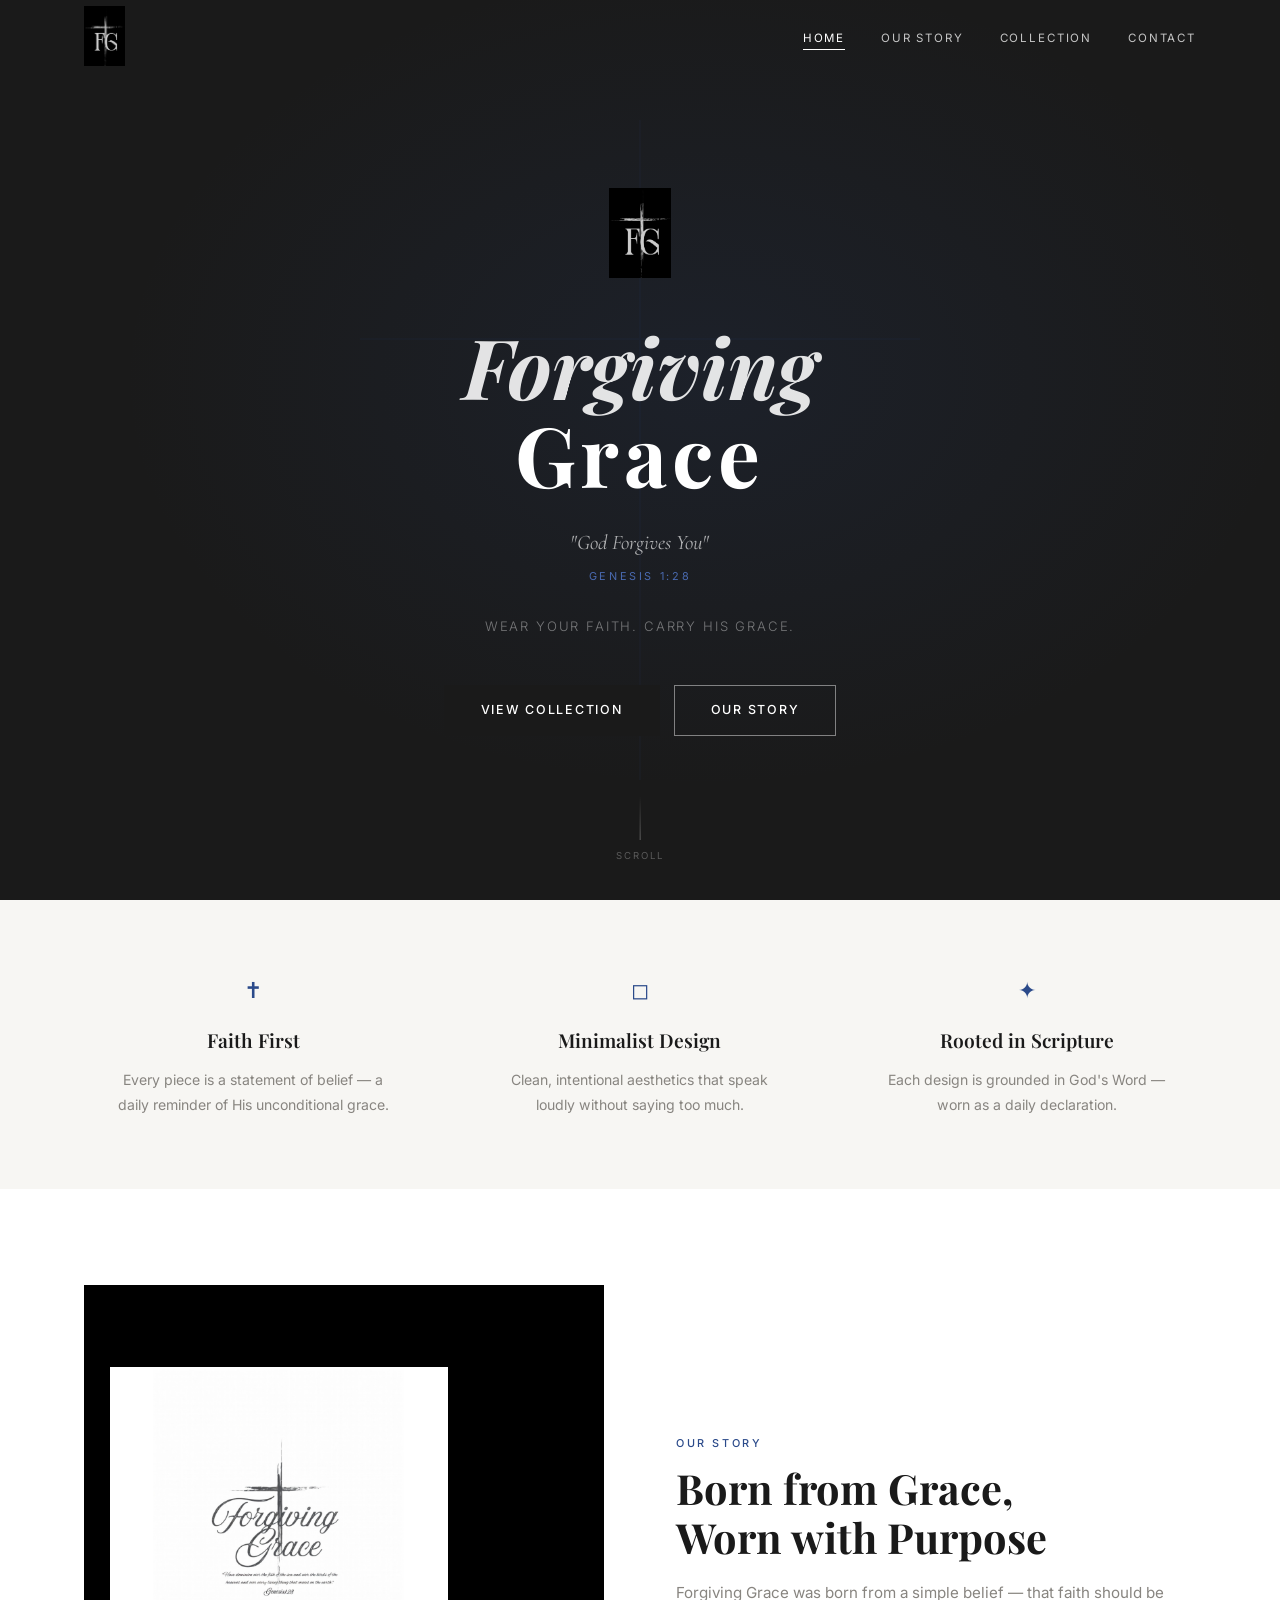
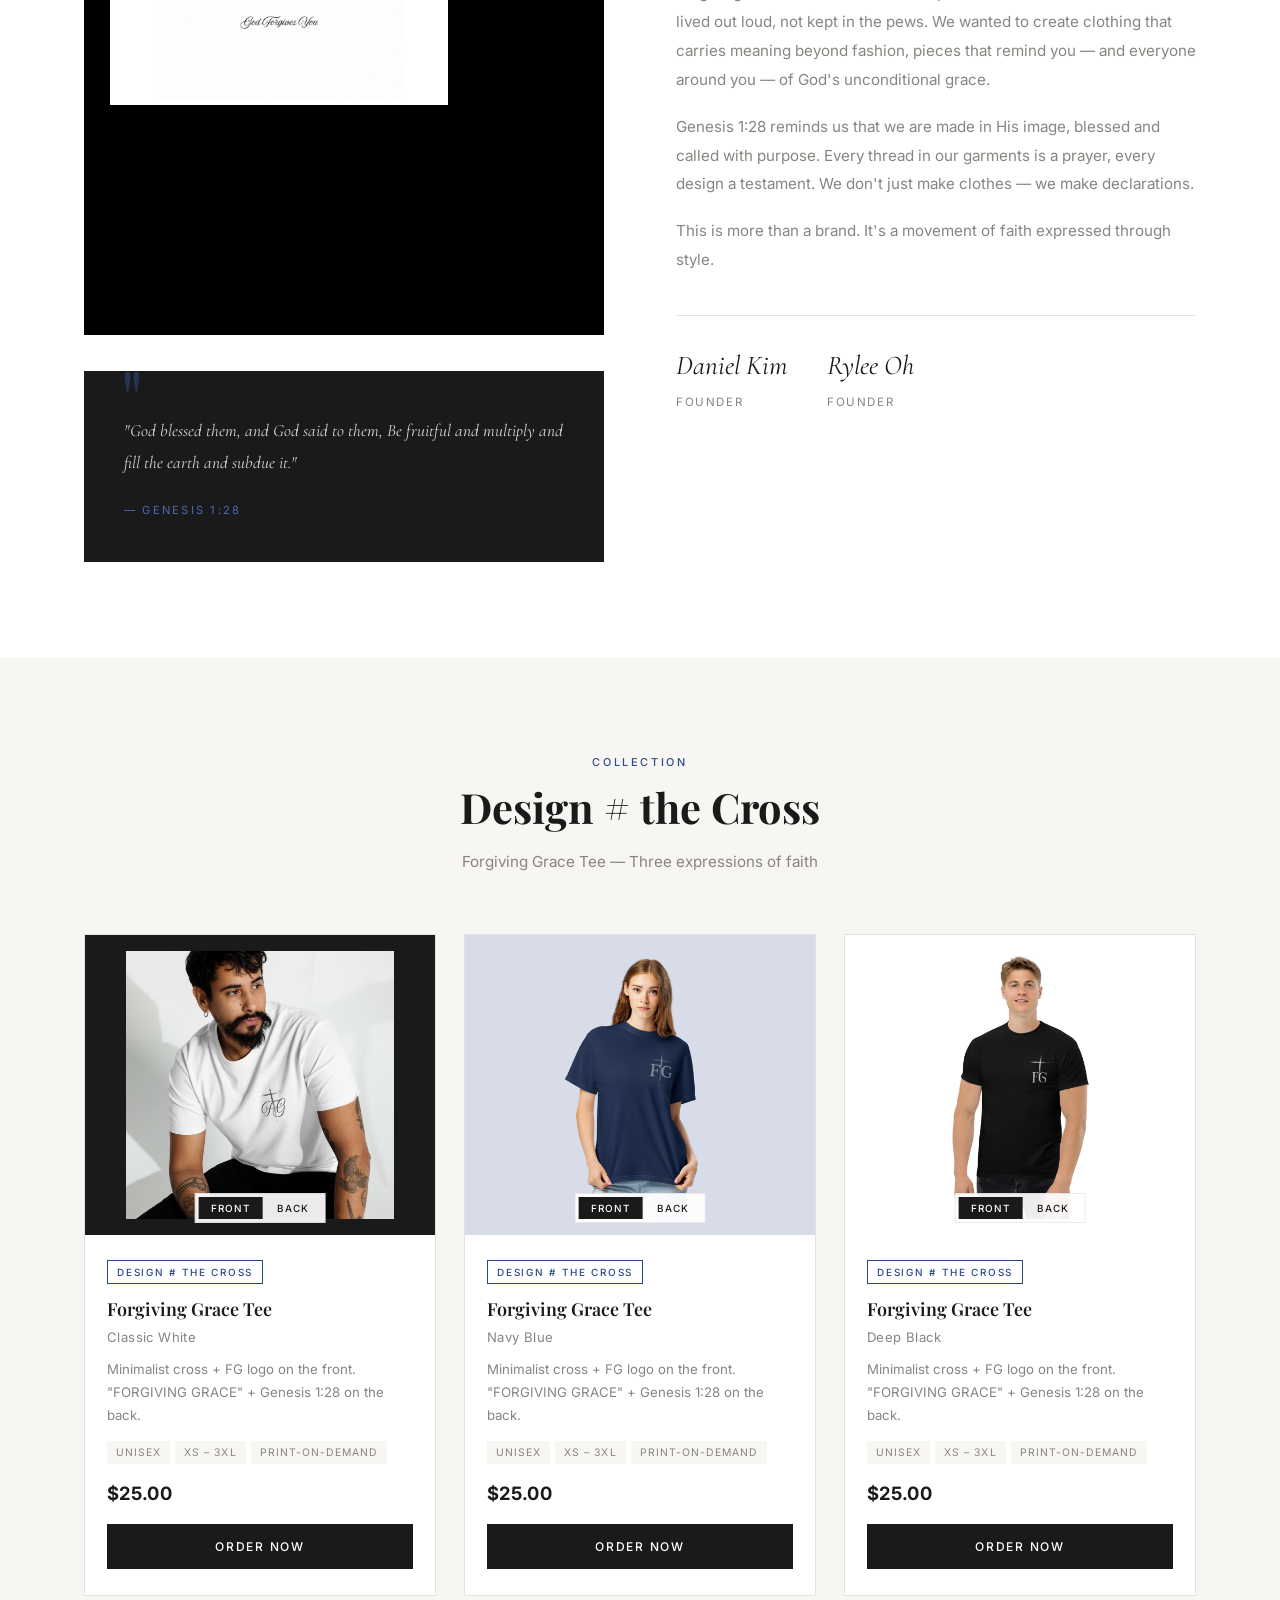
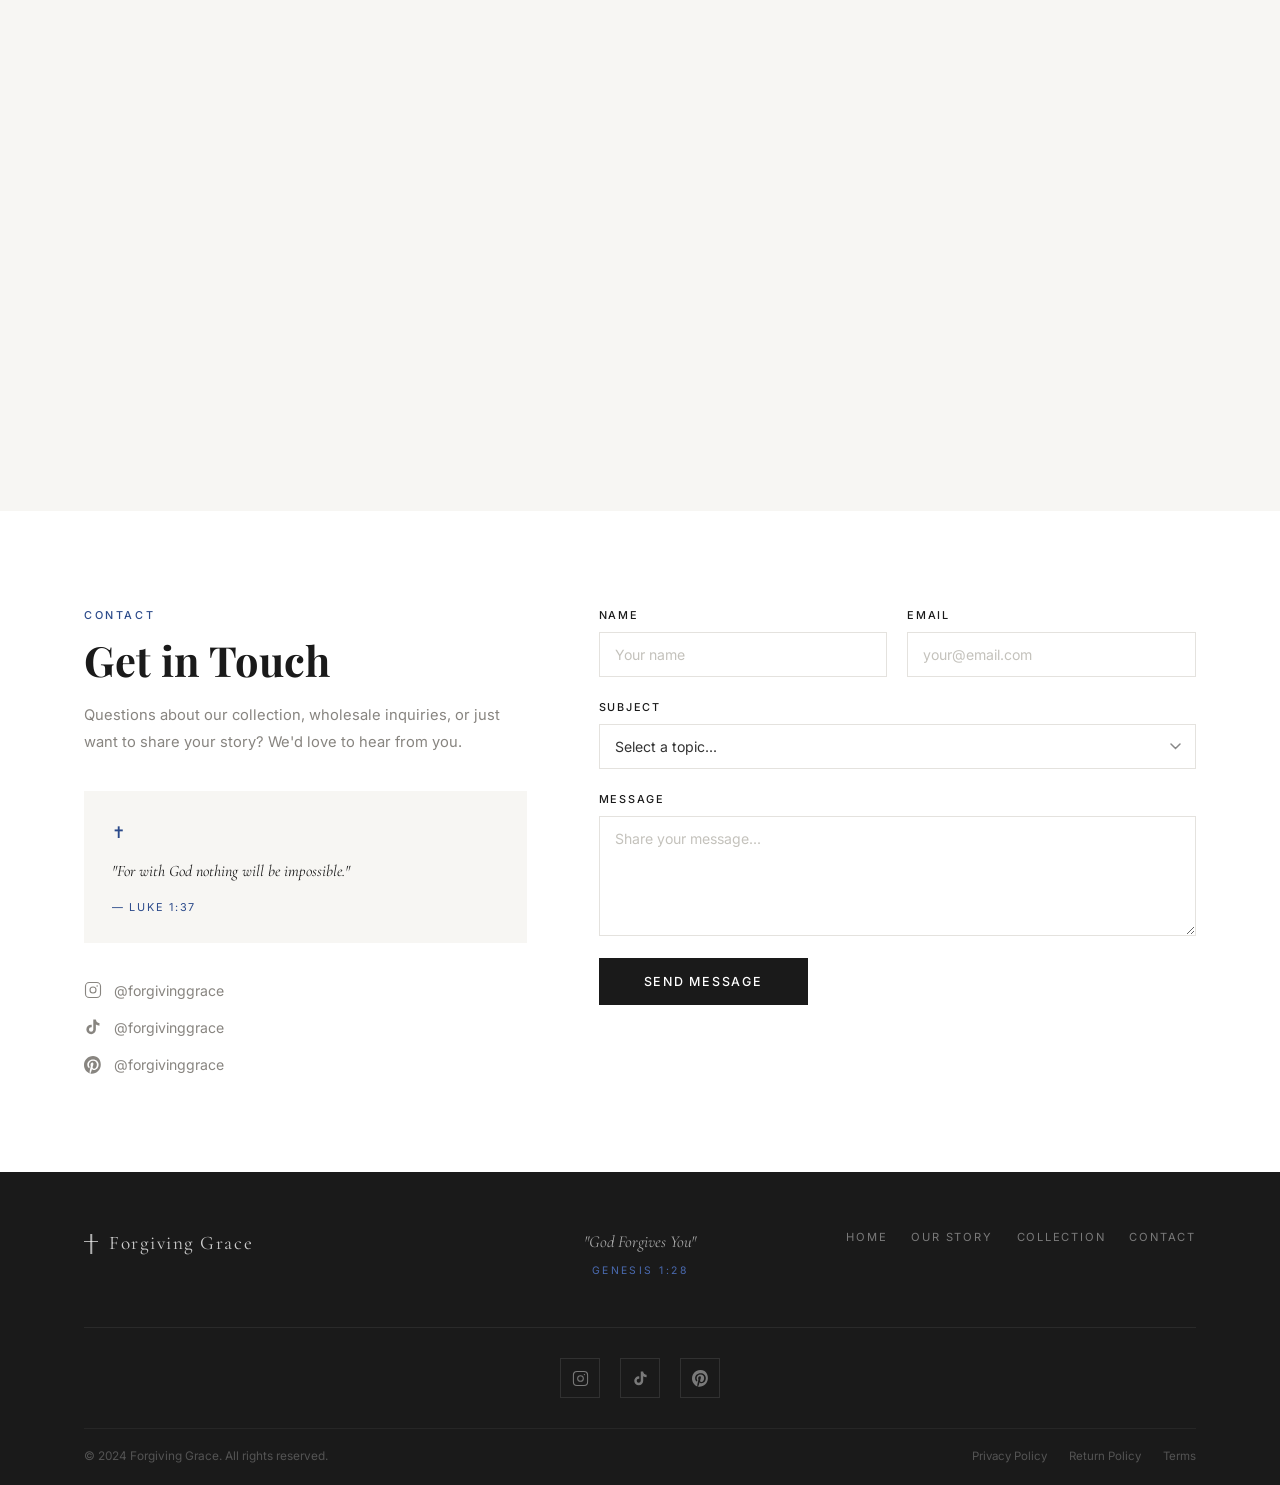
==== commit 5d4d85c4: "Connect Contact form to EmailJS - Add EmailJS SDK + init with public key (SwZf5QDWq5Cq4M7_H) - Send " ====
--- a/index.html
+++ b/index.html
@@ -13,6 +13,8 @@
     <link href="https://fonts.googleapis.com/css2?family=Playfair+Display:ital,wght@0,400;0,600;0,700;1,400;1,700&family=Inter:wght@300;400;500;600&family=Cormorant+Garamond:ital,wght@0,400;0,600;1,400;1,600&display=swap" rel="stylesheet">
 
     <link rel="stylesheet" href="assets/css/style.css">
+    <script src="https://cdn.jsdelivr.net/npm/@emailjs/browser@4/dist/email.min.js"></script>
+    <script>emailjs.init('SwZf5QDWq5Cq4M7_H');</script>
 </head>
 <body>
 
@@ -338,7 +340,10 @@
                             <button type="submit" class="btn btn-primary form-btn">Send Message</button>
 
                             <div class="form-success" id="formSuccess" role="alert" aria-live="polite">
-                                <span aria-hidden="true">✝</span> Message received. God bless you.
+                                <span aria-hidden="true">✝</span> Your message has been sent! Thank you.
+                            </div>
+                            <div class="form-error" id="formError" role="alert" aria-live="polite">
+                                Message failed to send. Please try again.
                             </div>
                         </form>
                     </div>
--- a/assets/css/style.css
+++ b/assets/css/style.css
@@ -772,6 +772,16 @@
     color: var(--navy);
 }
 .form-success.show { display: flex; }
+
+.form-error {
+    display: none;
+    padding: 15px 18px;
+    background: rgba(192,57,43,0.07);
+    border-left: 3px solid #C0392B;
+    font-size: 0.88rem;
+    color: #C0392B;
+}
+.form-error.show { display: block; }
 
 /* ════════════════════════════════════════════════════════════
    FOOTER
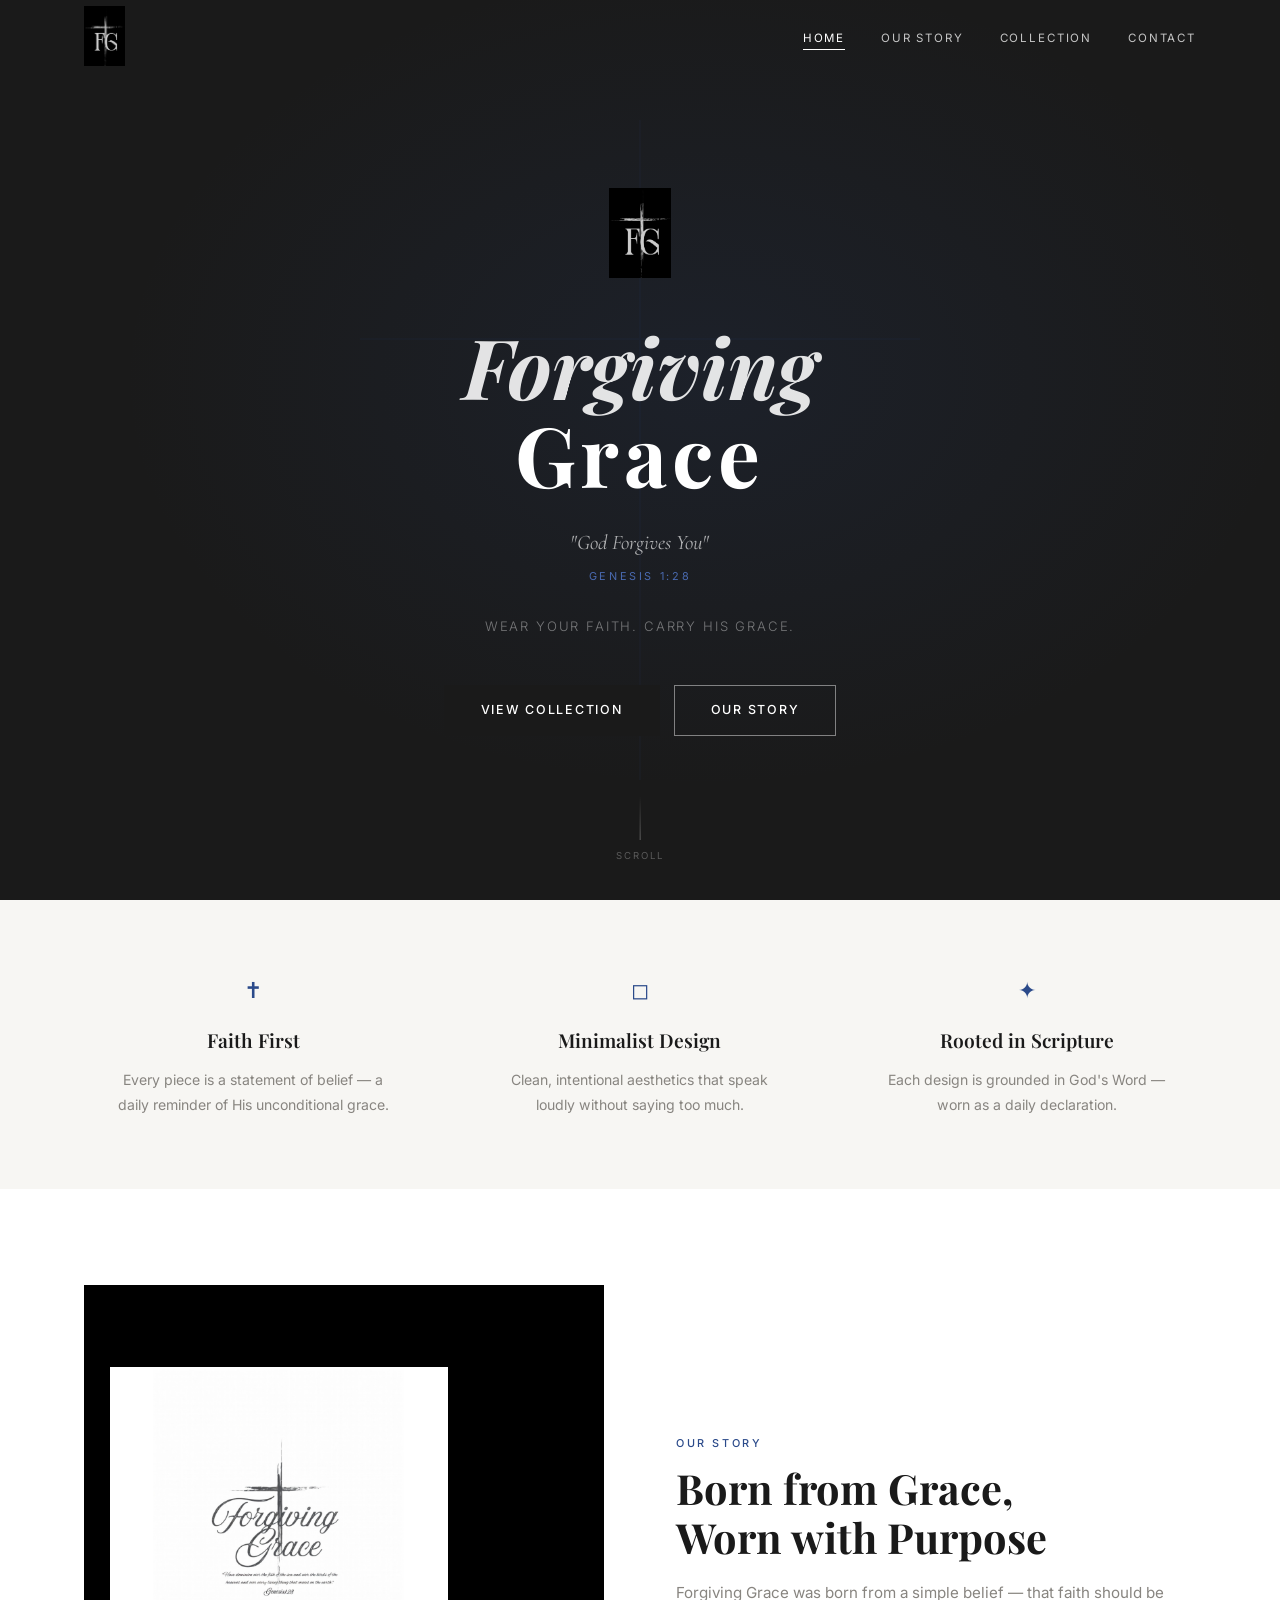
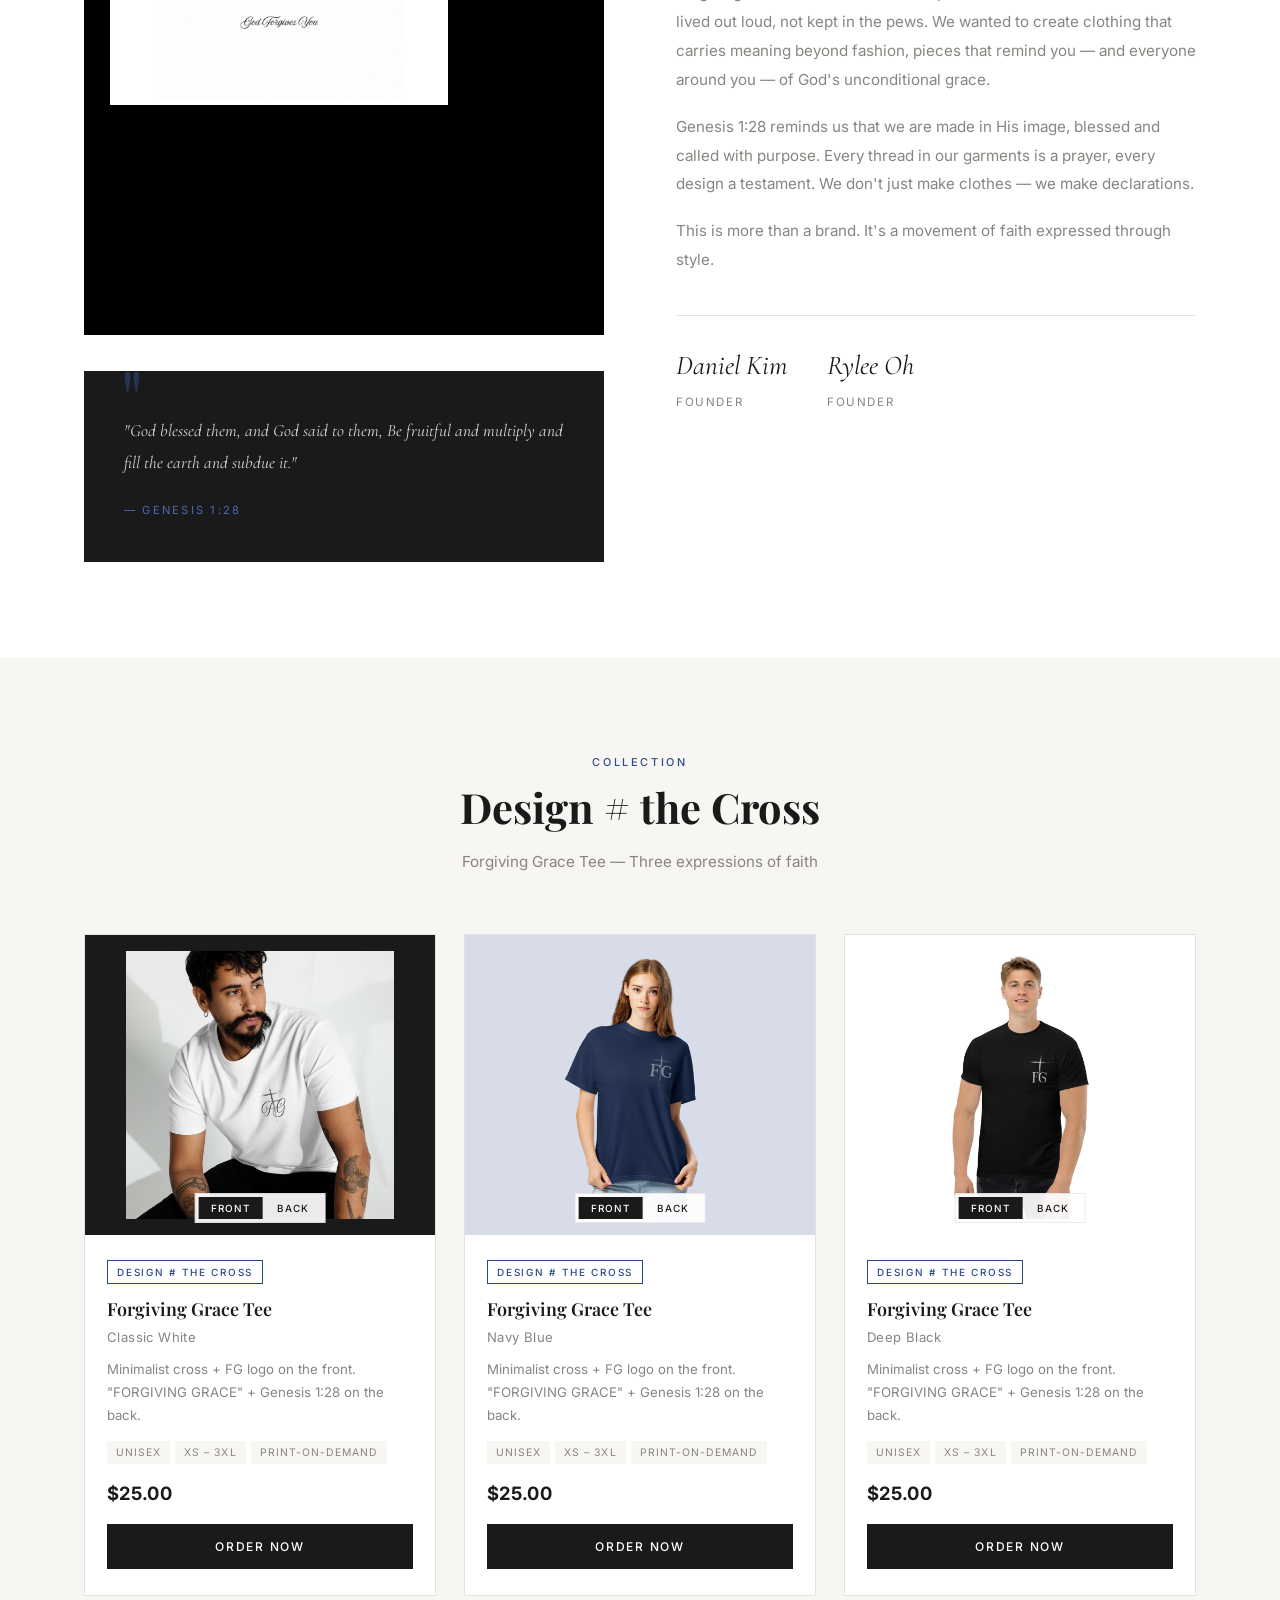
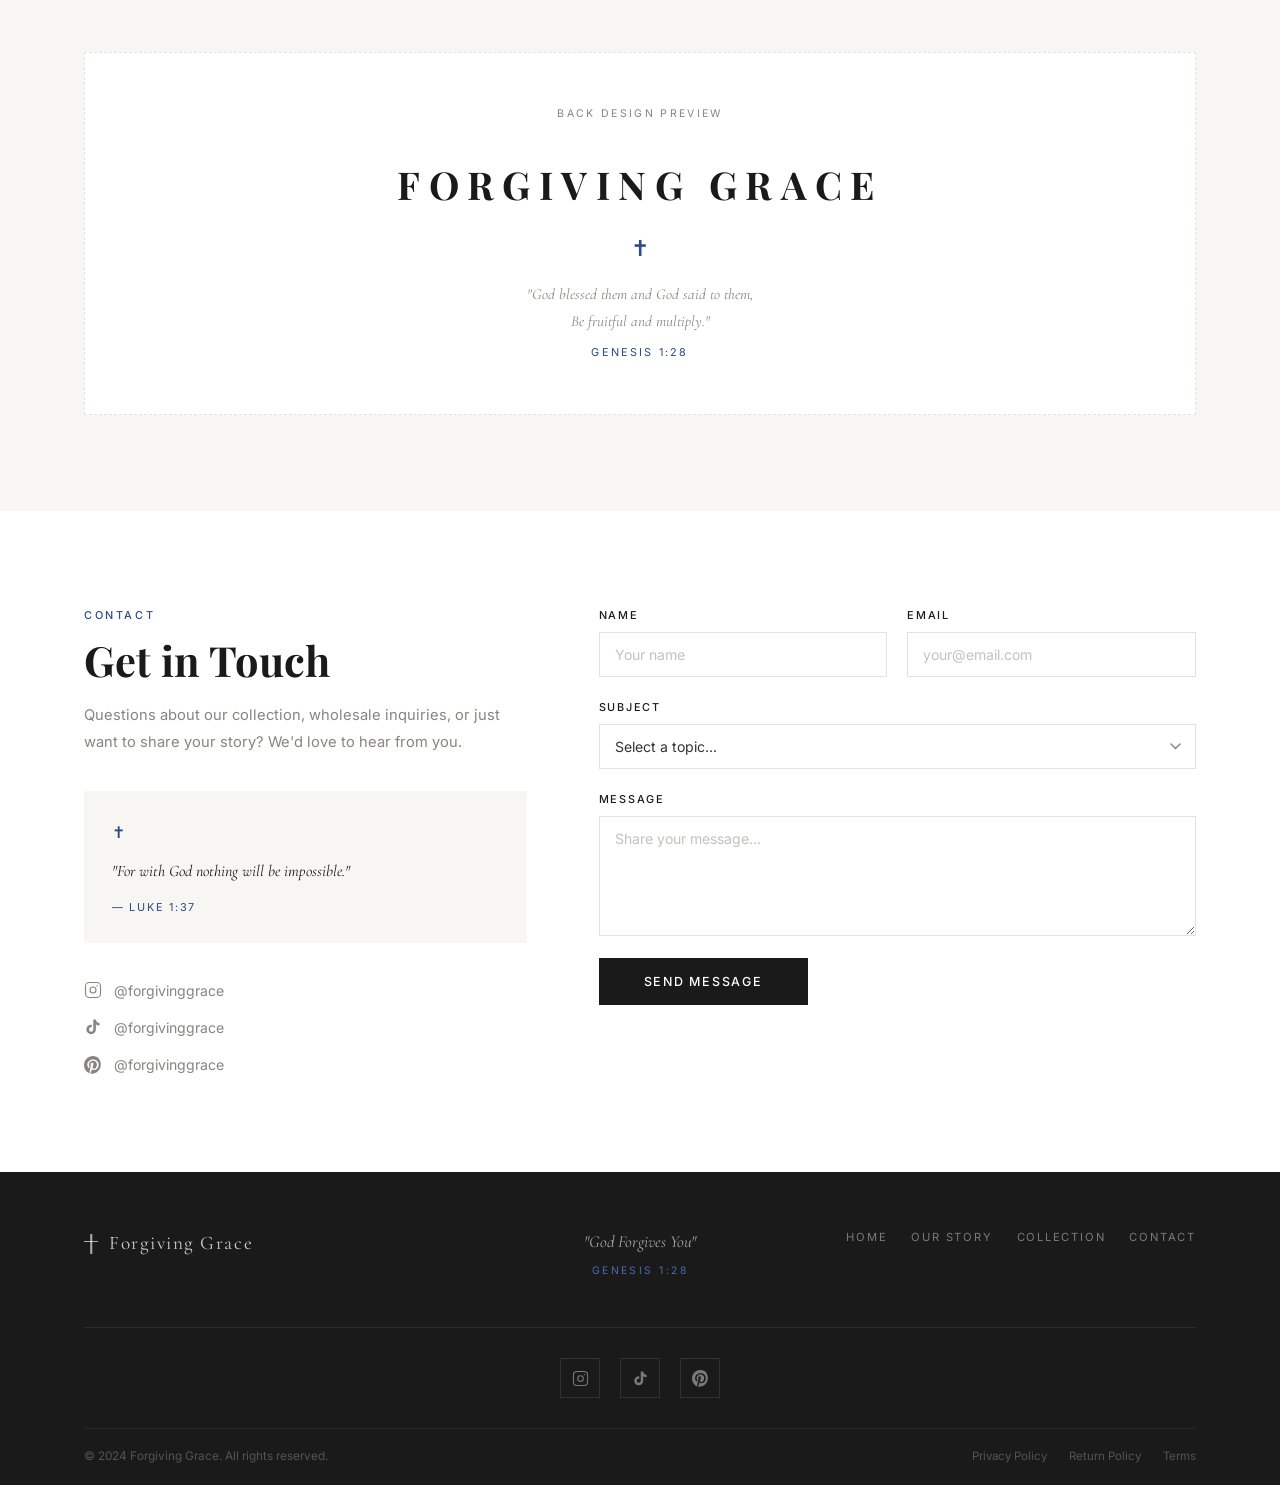
==== commit 306891ae: "Update order success/error messages to English Co-Authored-By: Claude Sonnet 4.6 <noreply@anthropic." ====
--- a/index.html
+++ b/index.html
@@ -518,10 +518,10 @@
             <!-- Success screen -->
             <div class="order-success" id="orderSuccess">
                 <div class="success-cross">✝</div>
-                <h3>주문이 완료되었습니다!</h3>
-                <p>곧 연락드리겠습니다.</p>
+                <h3>Order Placed!</h3>
+                <p>Your order has been placed successfully! We will contact you soon.</p>
                 <p class="success-verse">"God Forgives You" — Genesis 1:28</p>
-                <button type="button" class="btn btn-primary" id="orderDoneBtn">닫기</button>
+                <button type="button" class="btn btn-primary" id="orderDoneBtn">Close</button>
             </div>
         </div>
     </div>
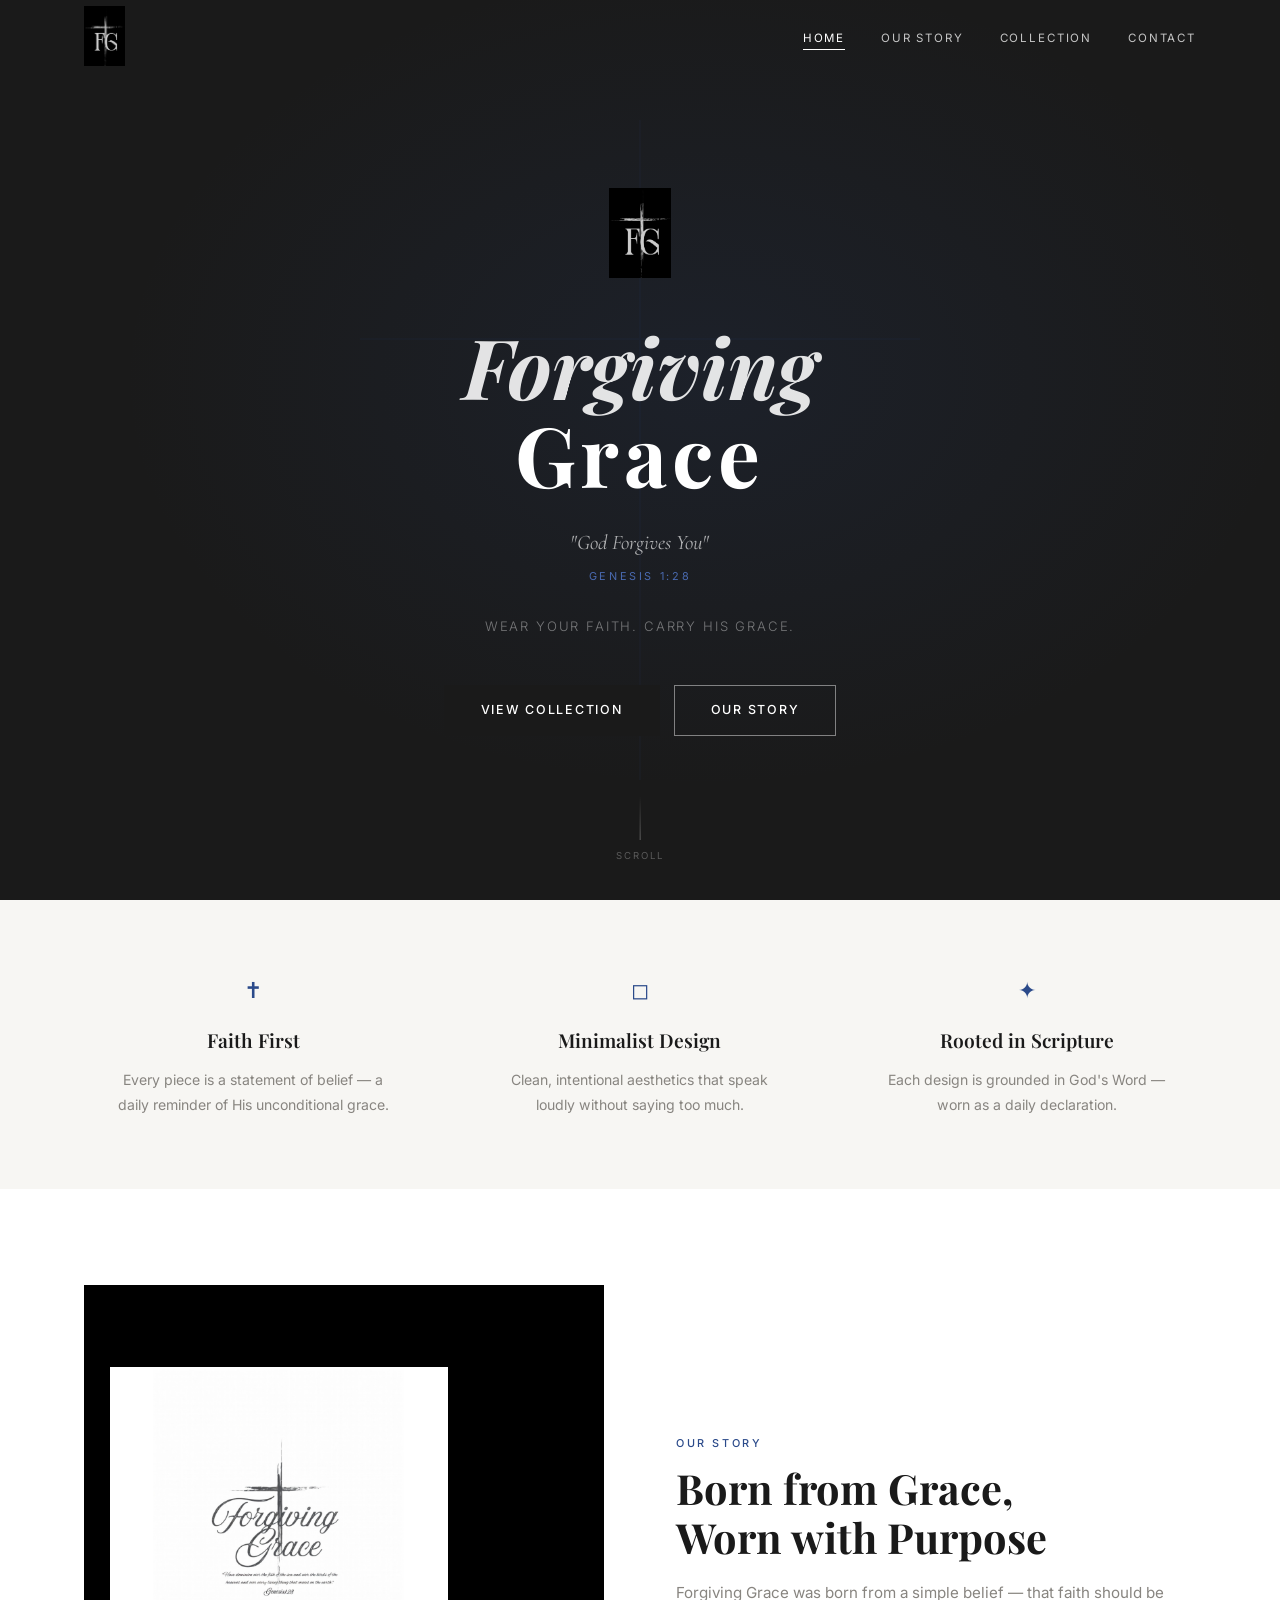
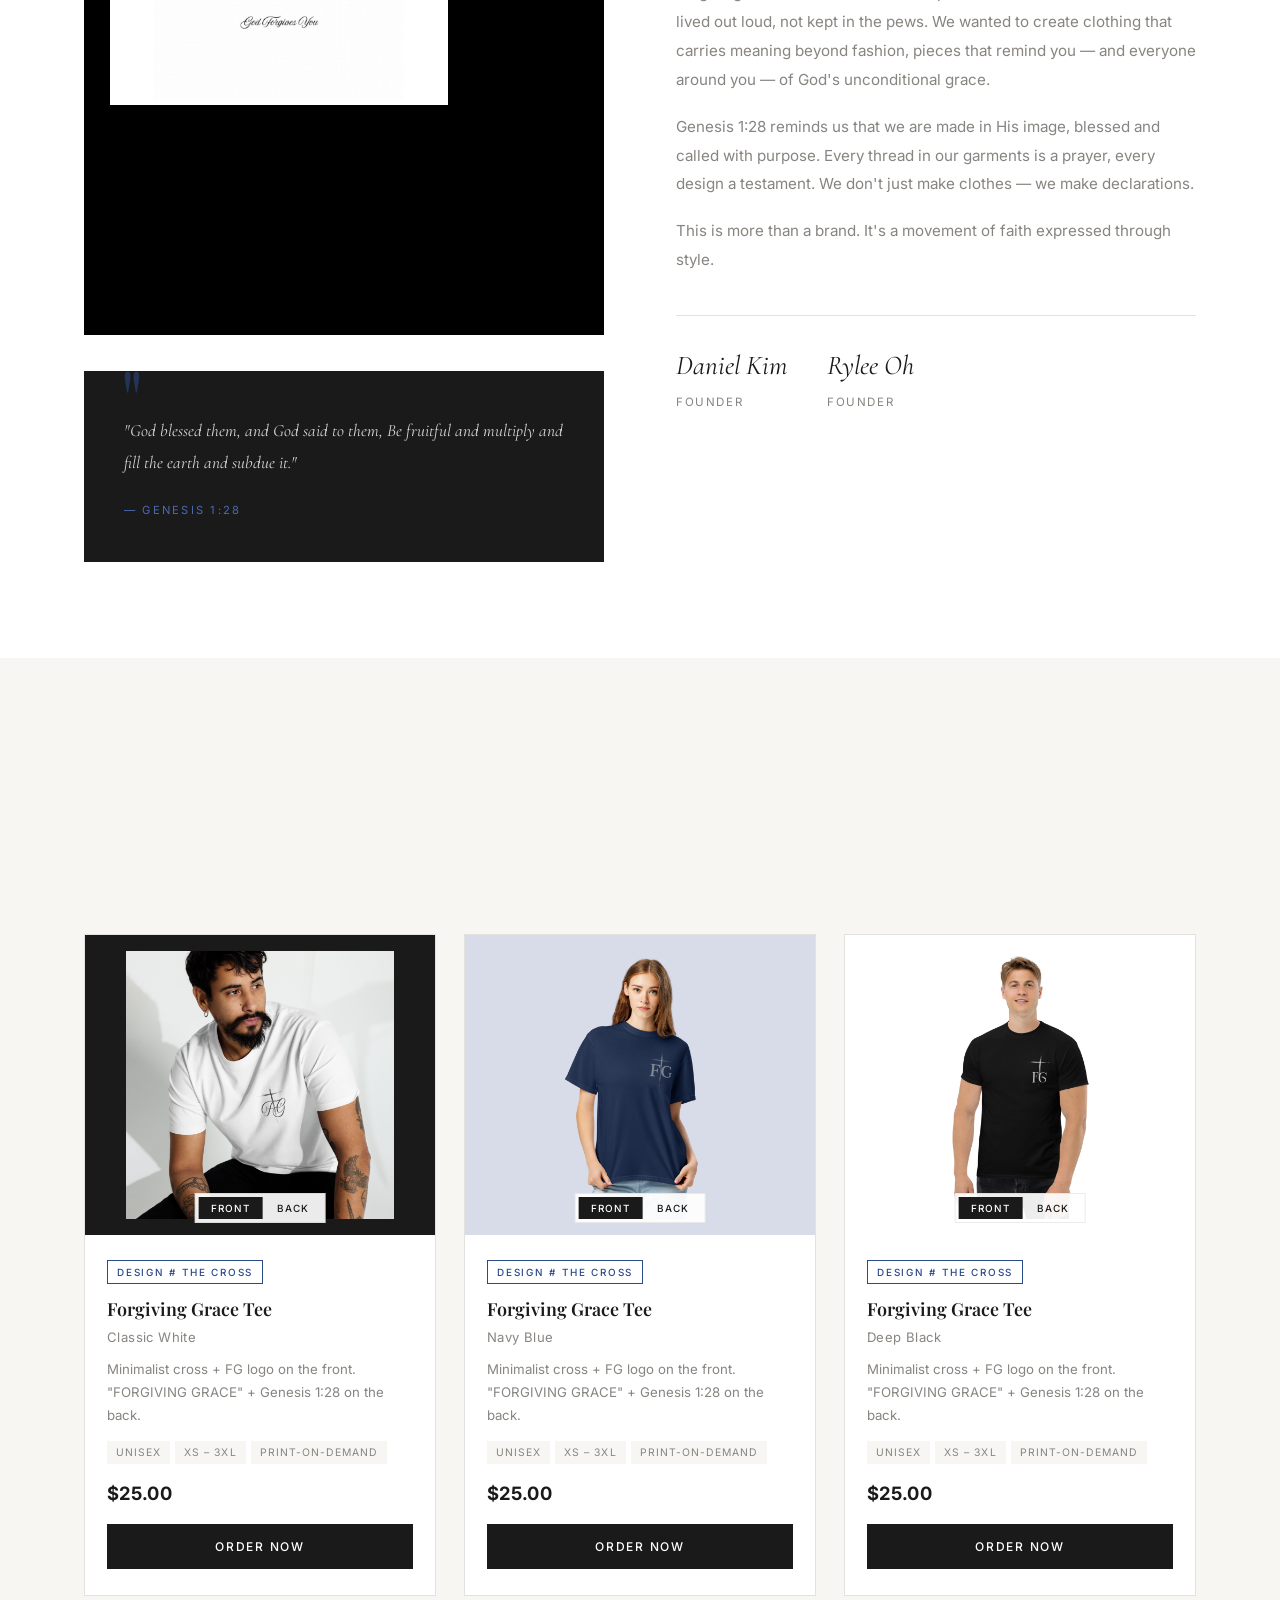
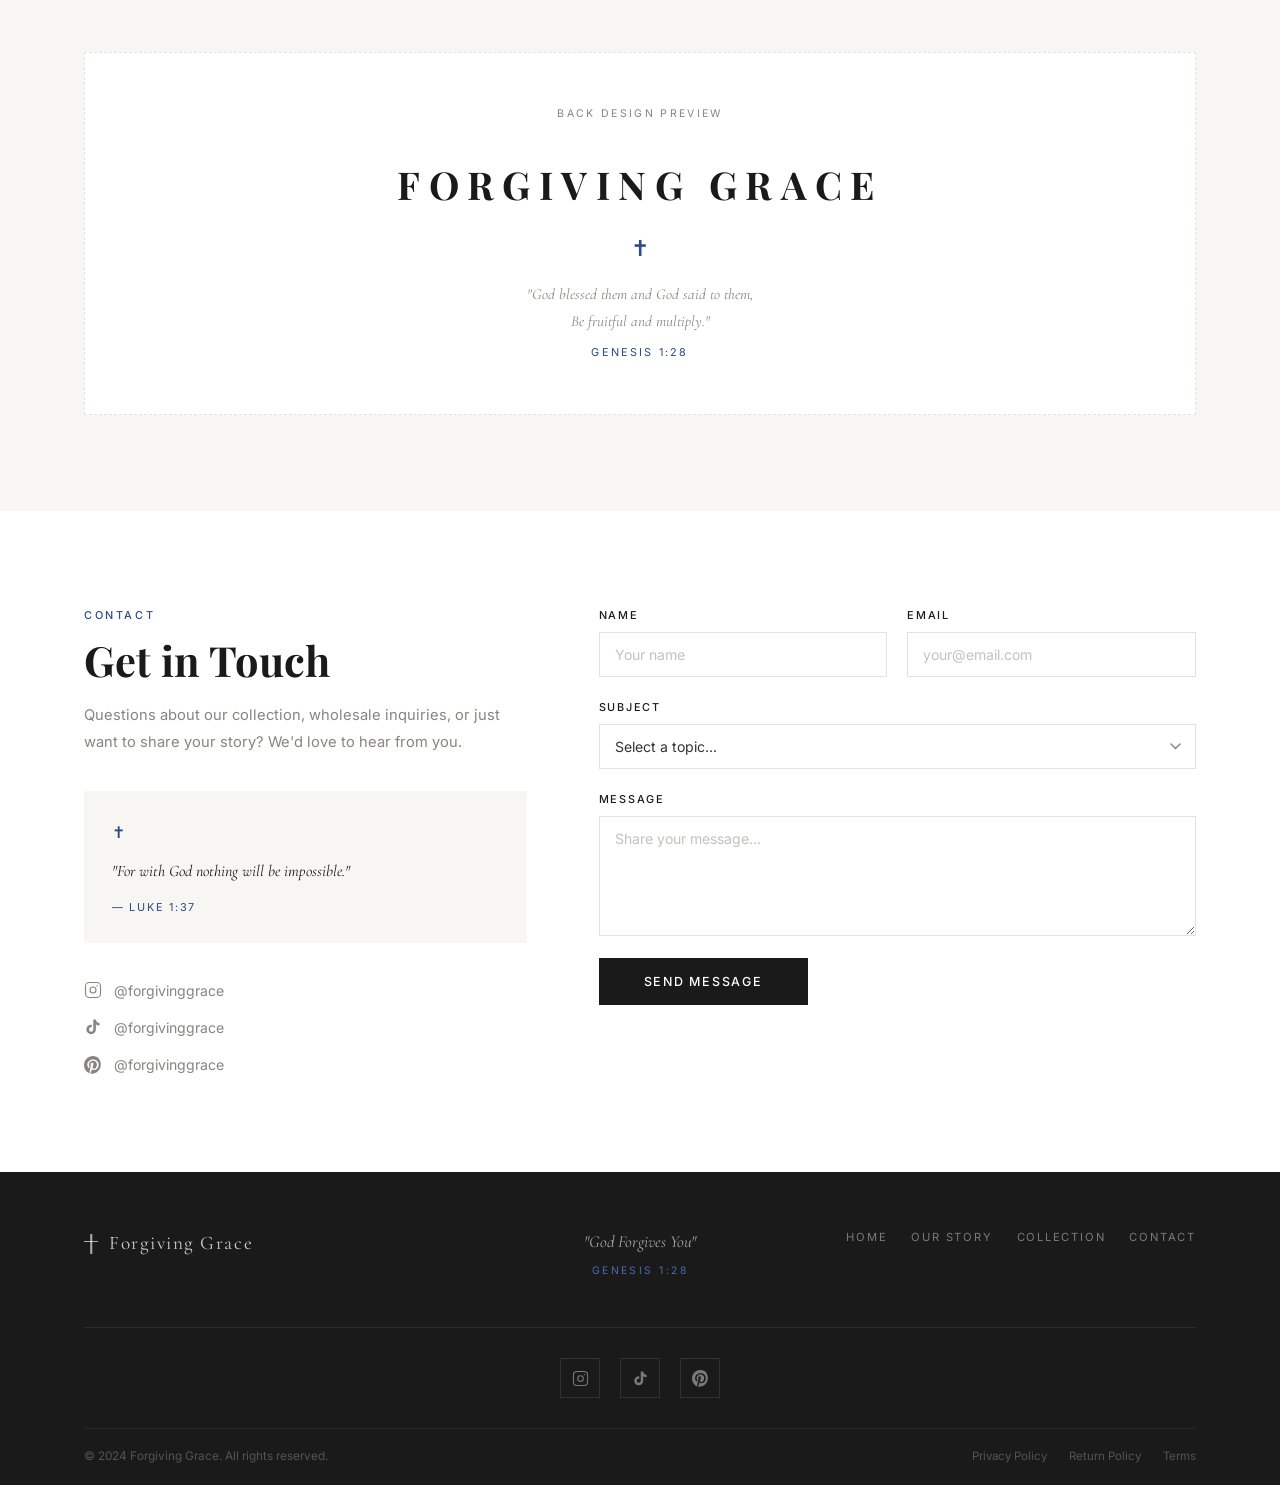
==== commit ae6d6c34: "Order modal: FG logo in success screen, quantity selector (1-10) - Replace success cross icon with F" ====
--- a/index.html
+++ b/index.html
@@ -449,6 +449,16 @@
                     <span class="field-error" id="sizeErr"></span>
                 </div>
 
+                <!-- Quantity selector -->
+                <div class="form-group">
+                    <label>Quantity</label>
+                    <div class="qty-selector">
+                        <button type="button" class="qty-btn" id="qtyMinus">−</button>
+                        <span class="qty-display" id="qtyDisplay">1</span>
+                        <button type="button" class="qty-btn" id="qtyPlus">+</button>
+                    </div>
+                </div>
+
                 <!-- Color selector in modal -->
                 <div class="form-group">
                     <label>Color <span class="req-star">*</span></label>
@@ -517,7 +527,7 @@
 
             <!-- Success screen -->
             <div class="order-success" id="orderSuccess">
-                <div class="success-cross">✝</div>
+                <img src="assets/FG logo.png" alt="Forgiving Grace" class="success-logo">
                 <h3>Order Placed!</h3>
                 <p>Your order has been placed successfully! We will contact you soon.</p>
                 <p class="success-verse">"God Forgives You" — Genesis 1:28</p>
--- a/assets/css/style.css
+++ b/assets/css/style.css
@@ -1223,9 +1223,48 @@
 }
 .order-success.show { display: flex; }
 
-.success-cross {
-    font-size: 2.2rem;
-    color: var(--navy);
+.success-logo {
+    width: 80px;
+    height: 80px;
+    object-fit: contain;
+    display: block;
+}
+
+/* Quantity selector */
+.qty-selector {
+    display: inline-flex;
+    align-items: center;
+    border: 1.5px solid var(--border);
+    margin-top: 8px;
+}
+.qty-btn {
+    width: 40px;
+    height: 40px;
+    font-size: 1.1rem;
+    font-weight: 400;
+    color: var(--black);
+    background: var(--white);
+    border: none;
+    cursor: pointer;
+    transition: background var(--tx);
+    line-height: 1;
+    display: flex;
+    align-items: center;
+    justify-content: center;
+}
+.qty-btn:hover { background: var(--off-white); }
+.qty-btn:active { background: var(--gray-light); }
+.qty-display {
+    min-width: 44px;
+    text-align: center;
+    font-size: 0.95rem;
+    font-weight: 600;
+    color: var(--black);
+    border-left: 1.5px solid var(--border);
+    border-right: 1.5px solid var(--border);
+    padding: 0 8px;
+    line-height: 40px;
+    user-select: none;
 }
 .order-success h3 {
     font-family: var(--font-head);
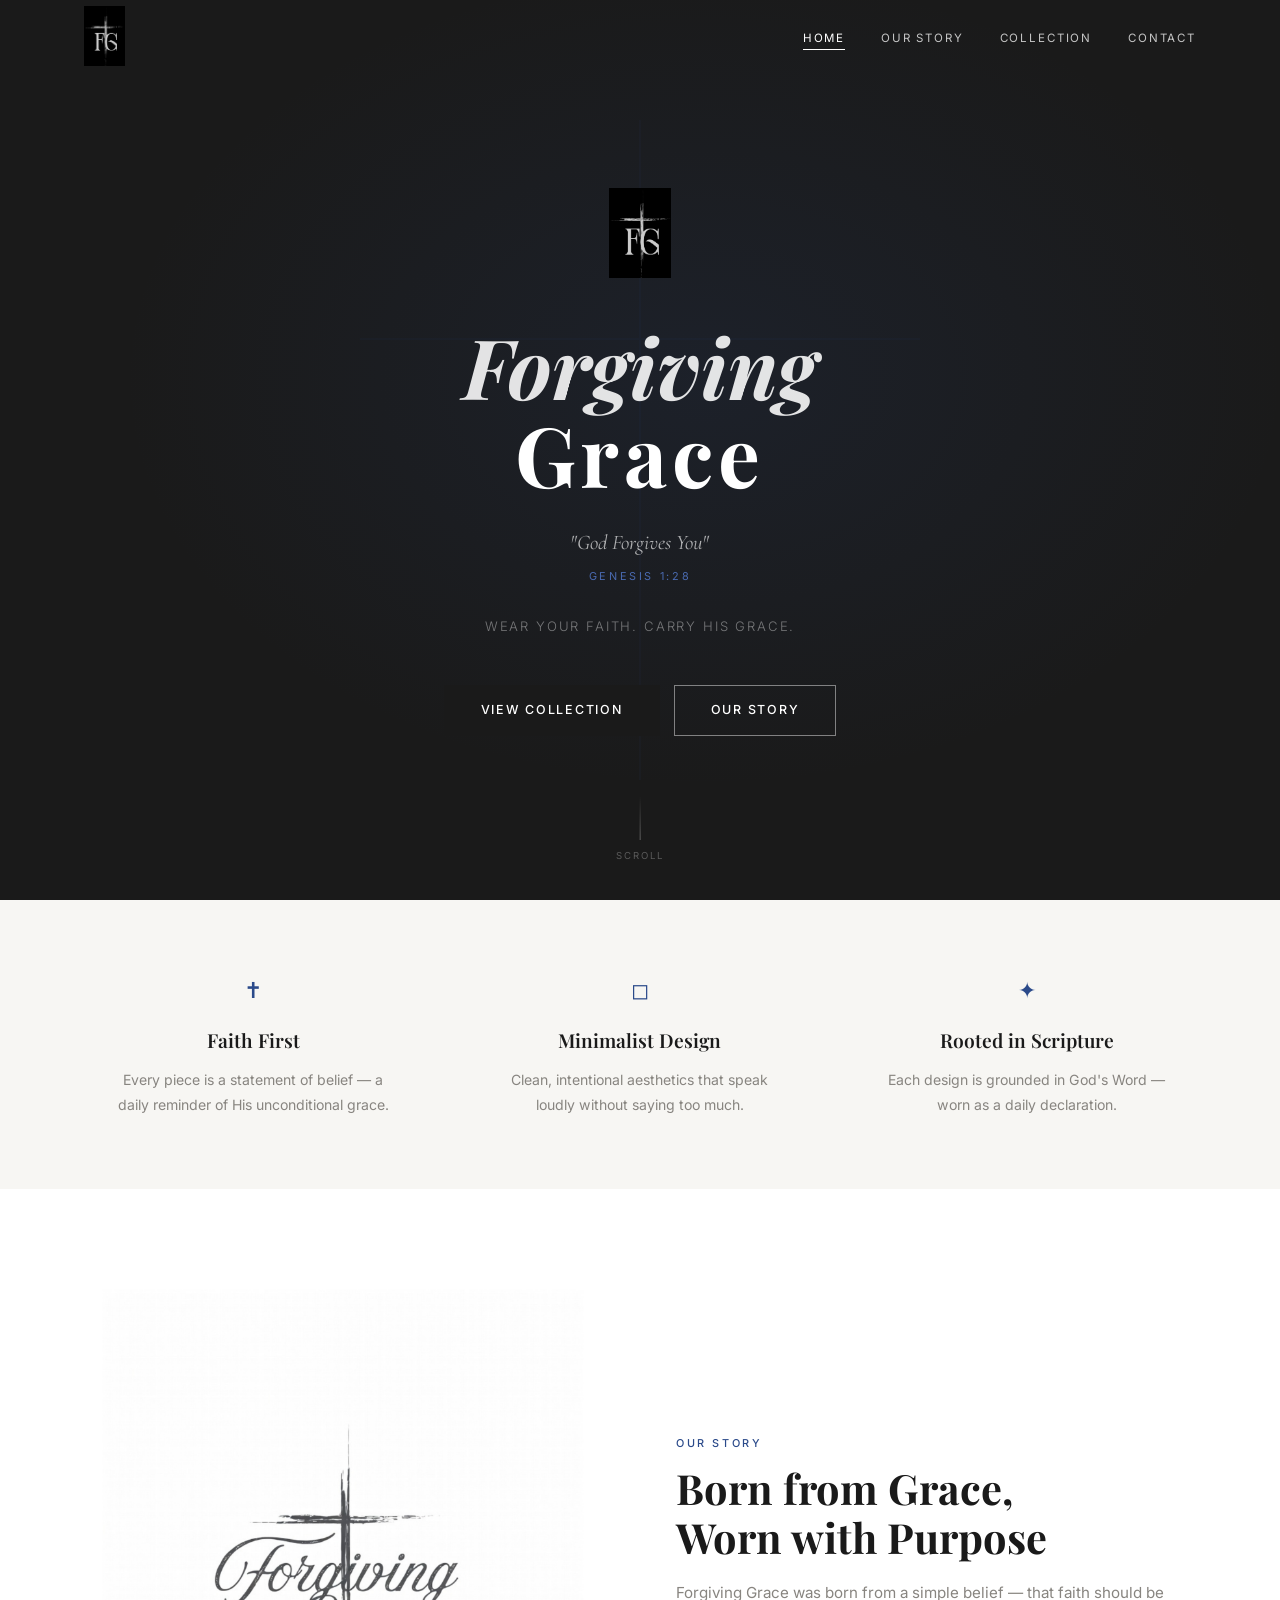
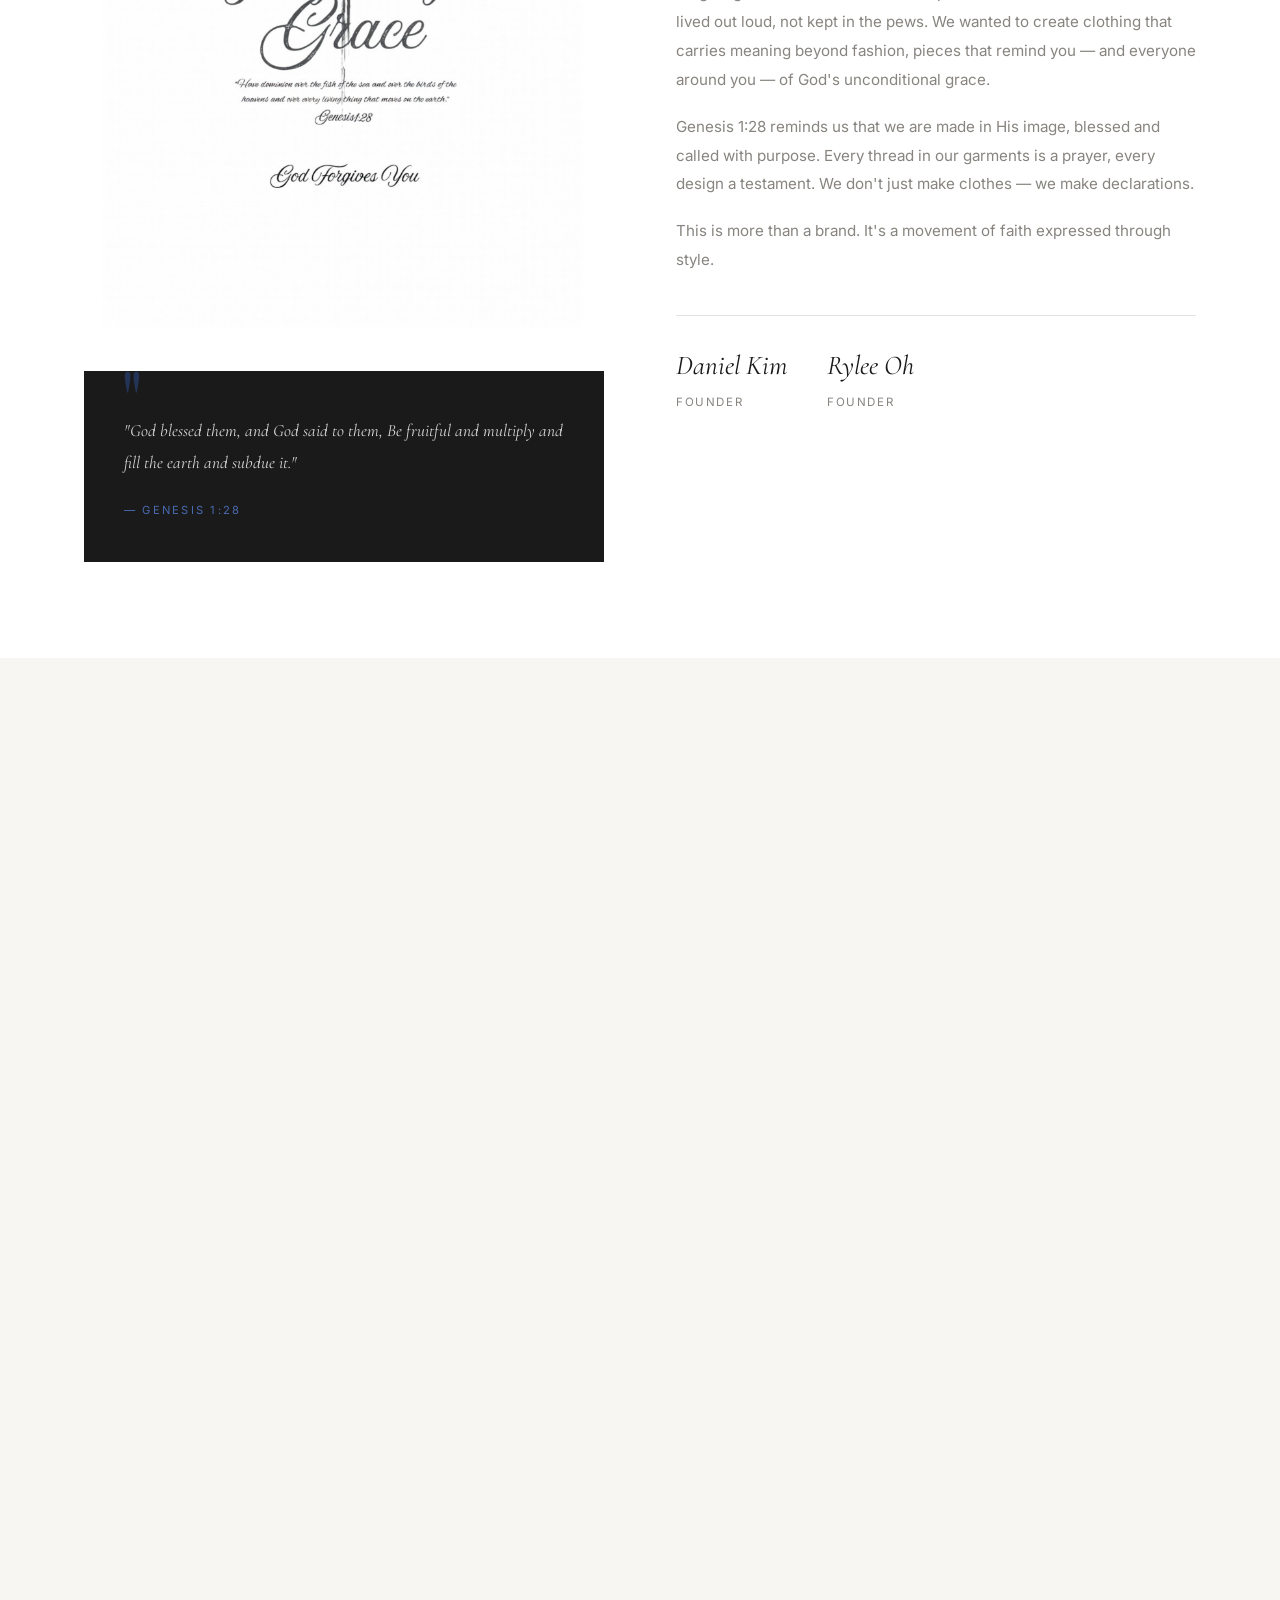
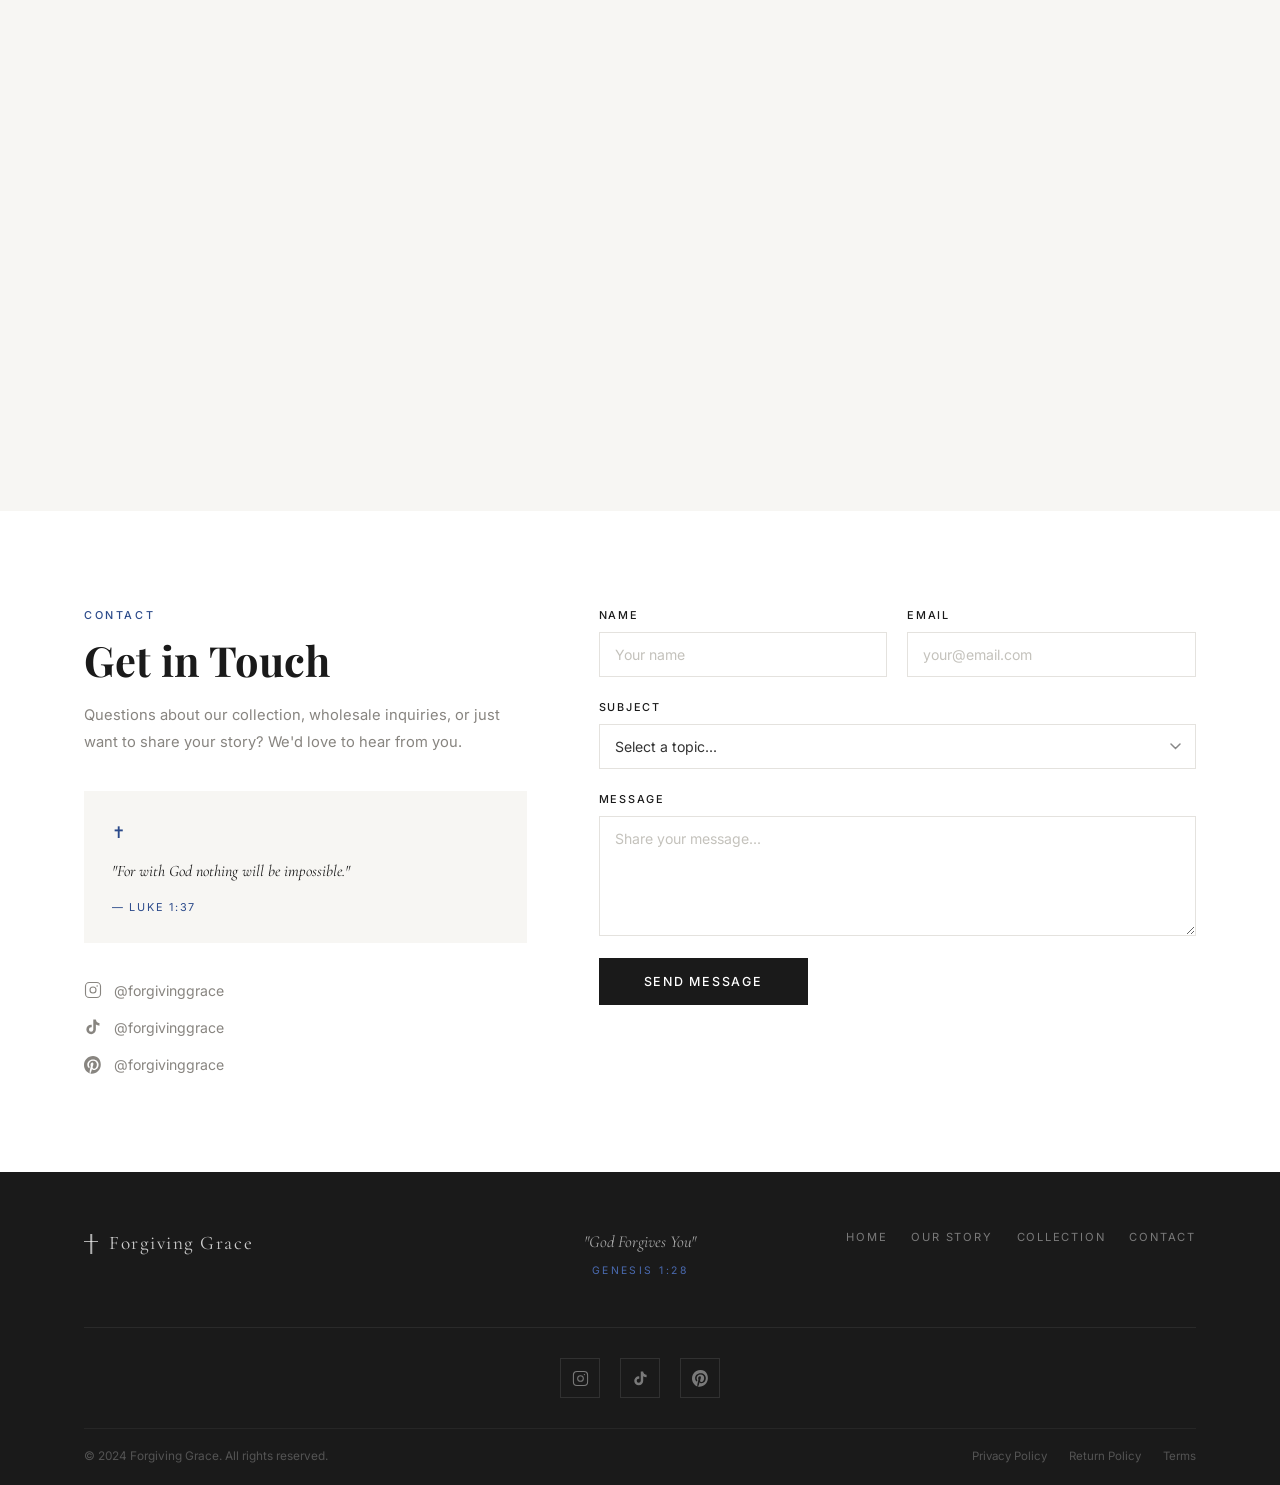
==== commit ac8d3fd6: "Remove color selector from order modal Co-Authored-By: Claude Sonnet 4.6 <noreply@anthropic.com>" ====
--- a/index.html
+++ b/index.html
@@ -459,25 +459,6 @@
                     </div>
                 </div>
 
-                <!-- Color selector in modal -->
-                <div class="form-group">
-                    <label>Color <span class="req-star">*</span></label>
-                    <div class="modal-color-list" id="modalColorList">
-                        <button type="button" class="modal-color-btn" data-color="white" data-name="Classic White">
-                            <span class="swatch sw-white"></span>
-                            <span>Classic White</span>
-                        </button>
-                        <button type="button" class="modal-color-btn" data-color="navy" data-name="Navy Blue">
-                            <span class="swatch sw-navy"></span>
-                            <span>Navy Blue</span>
-                        </button>
-                        <button type="button" class="modal-color-btn" data-color="black" data-name="Deep Black">
-                            <span class="swatch sw-black"></span>
-                            <span>Deep Black</span>
-                        </button>
-                    </div>
-                </div>
-
                 <div class="modal-section-label">Shipping Information</div>
 
                 <div class="form-row">
--- a/assets/css/style.css
+++ b/assets/css/style.css
@@ -1301,17 +1301,17 @@
     position: relative;
     width: 100%;
     aspect-ratio: 4 / 5;
-    background: #000000;
+    background: transparent;
     margin-bottom: 36px;
     overflow: hidden;
 }
 
 .story-product-img {
     position: absolute;
-    top: 6%;
-    left: 5%;
-    width: 65%;
-    height: 65%;
-    object-fit: contain;
+    top: 0;
+    left: 0;
+    width: 100%;
+    height: 100%;
+    object-fit: cover;
     display: block;
 }
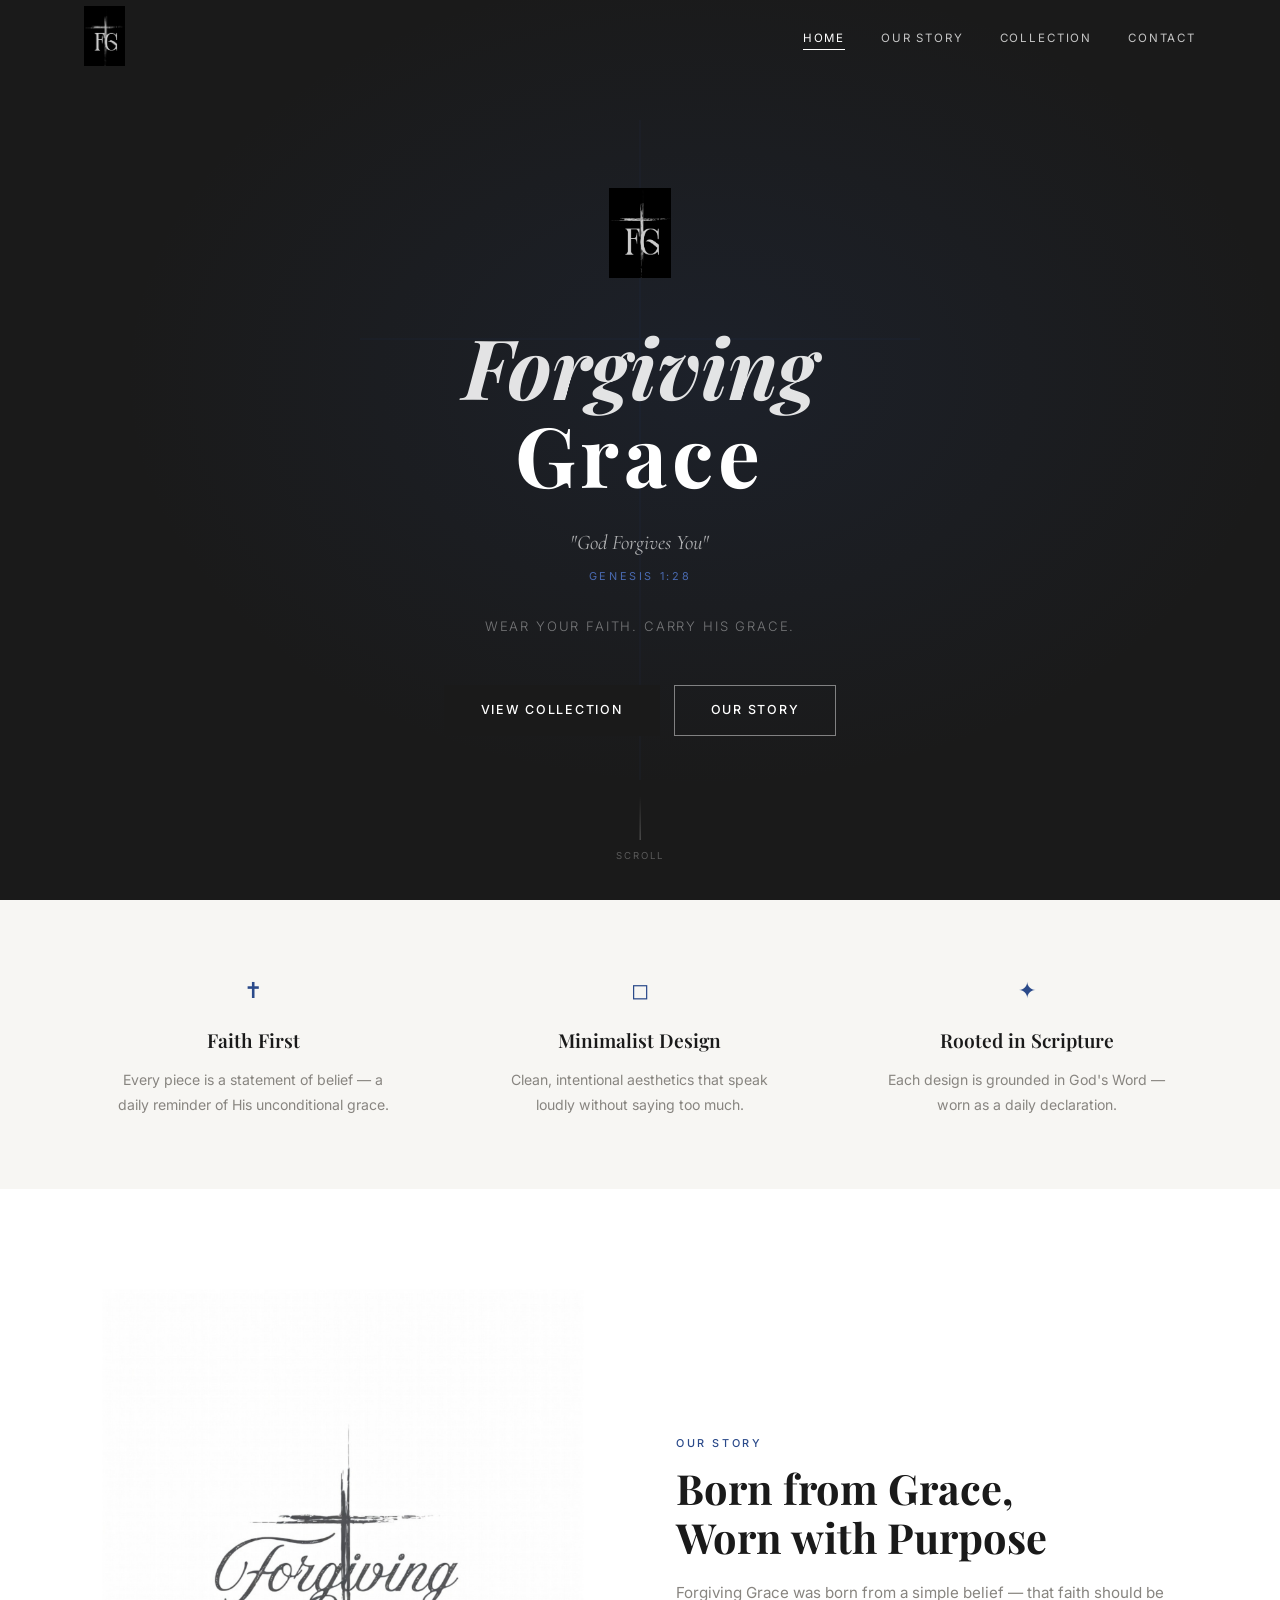
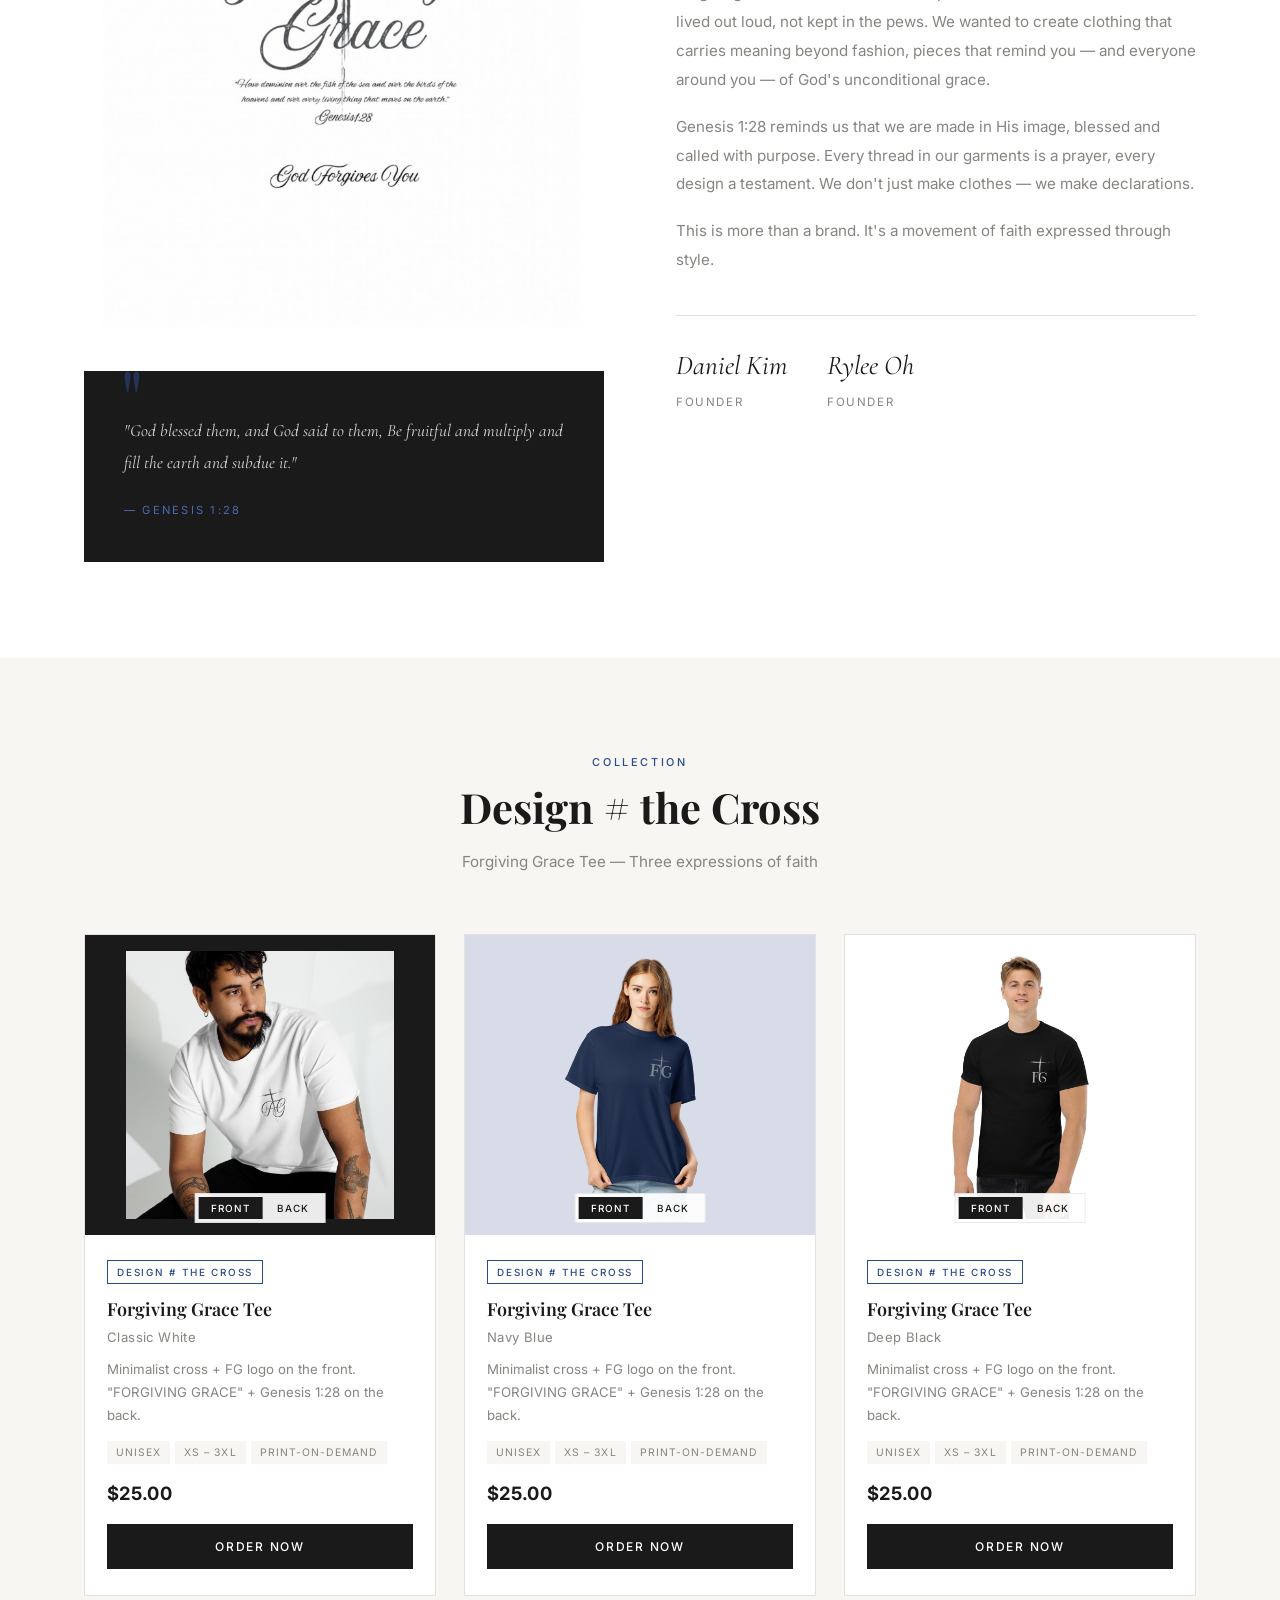
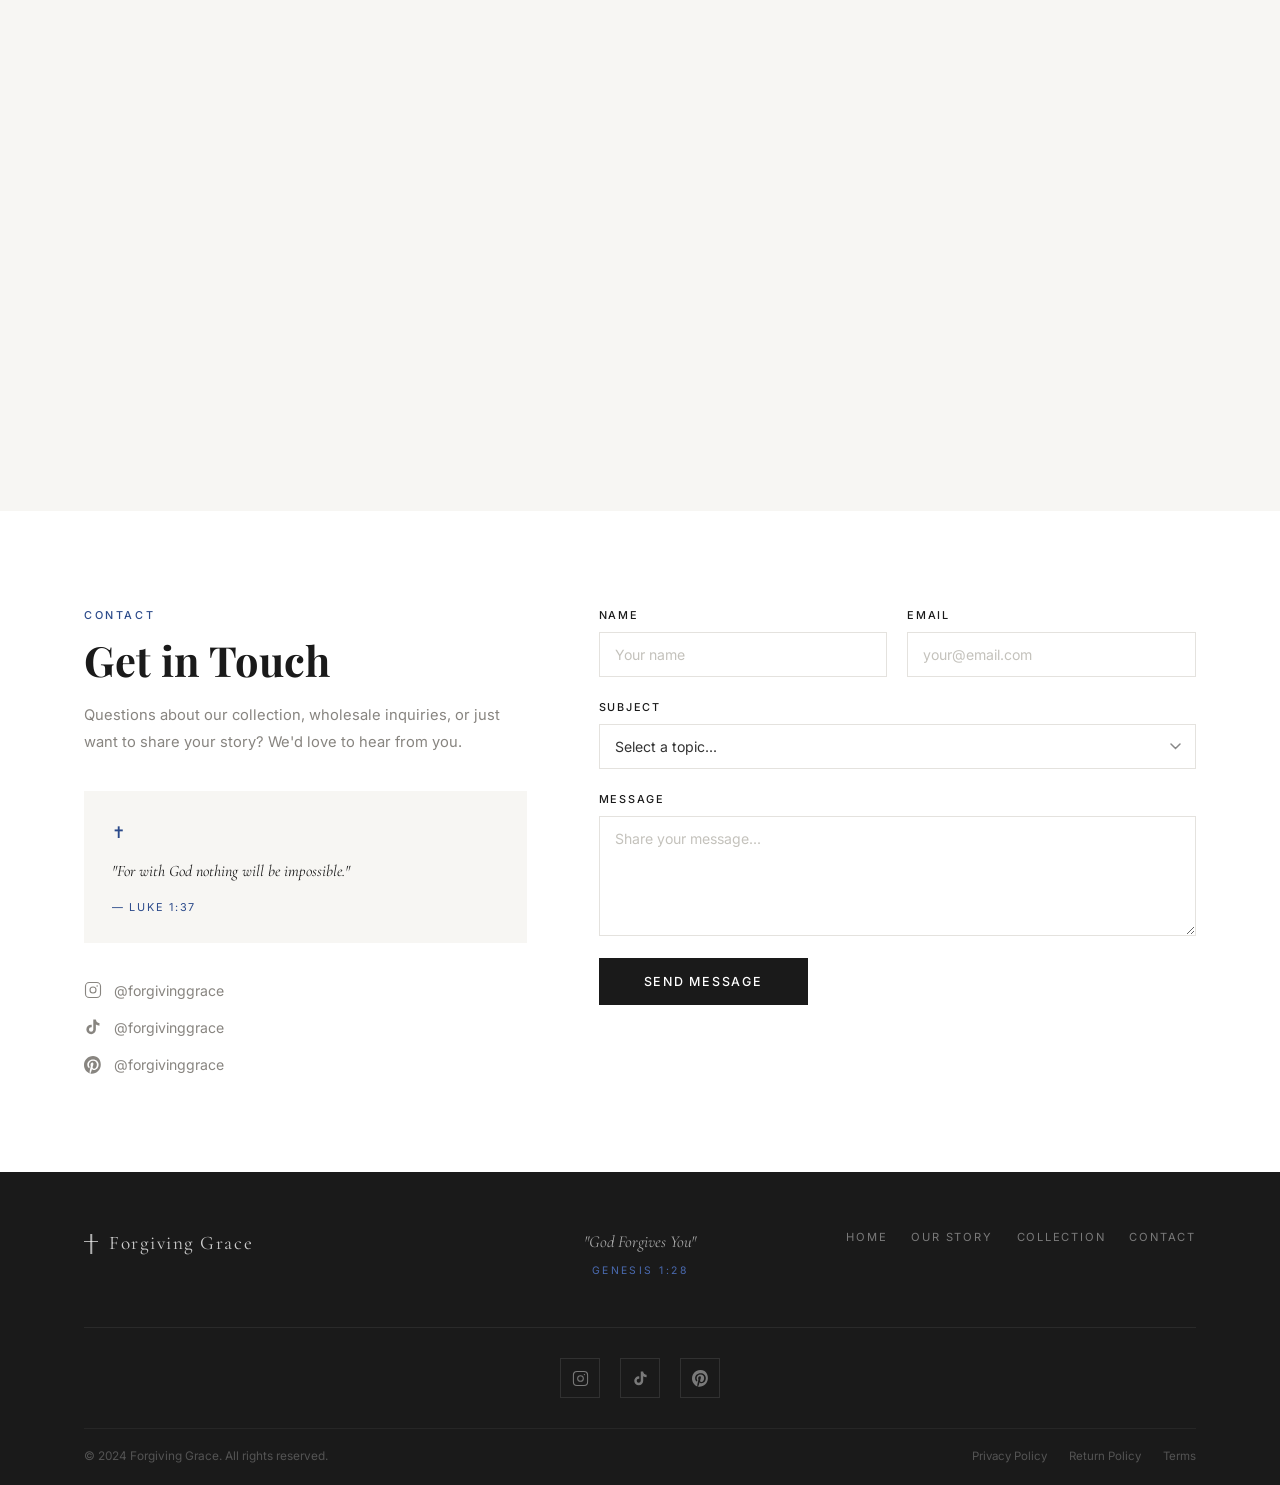
==== commit 5ca0c934: "Replace EmailJS with Formspree for contact form - Remove EmailJS SDK - POST to formspree.io with nam" ====
--- a/index.html
+++ b/index.html
@@ -13,8 +13,6 @@
     <link href="https://fonts.googleapis.com/css2?family=Playfair+Display:ital,wght@0,400;0,600;0,700;1,400;1,700&family=Inter:wght@300;400;500;600&family=Cormorant+Garamond:ital,wght@0,400;0,600;1,400;1,600&display=swap" rel="stylesheet">
 
     <link rel="stylesheet" href="assets/css/style.css">
-    <script src="https://cdn.jsdelivr.net/npm/@emailjs/browser@4/dist/email.min.js"></script>
-    <script>emailjs.init('SwZf5QDWq5Cq4M7_H');</script>
 </head>
 <body>
 
@@ -340,10 +338,10 @@
                             <button type="submit" class="btn btn-primary form-btn">Send Message</button>
 
                             <div class="form-success" id="formSuccess" role="alert" aria-live="polite">
-                                <span aria-hidden="true">✝</span> Your message has been sent! Thank you.
+                                <span aria-hidden="true">✝</span> Your message has been sent! We will get back to you soon.
                             </div>
                             <div class="form-error" id="formError" role="alert" aria-live="polite">
-                                Message failed to send. Please try again.
+                                Failed to send. Please try again.
                             </div>
                         </form>
                     </div>
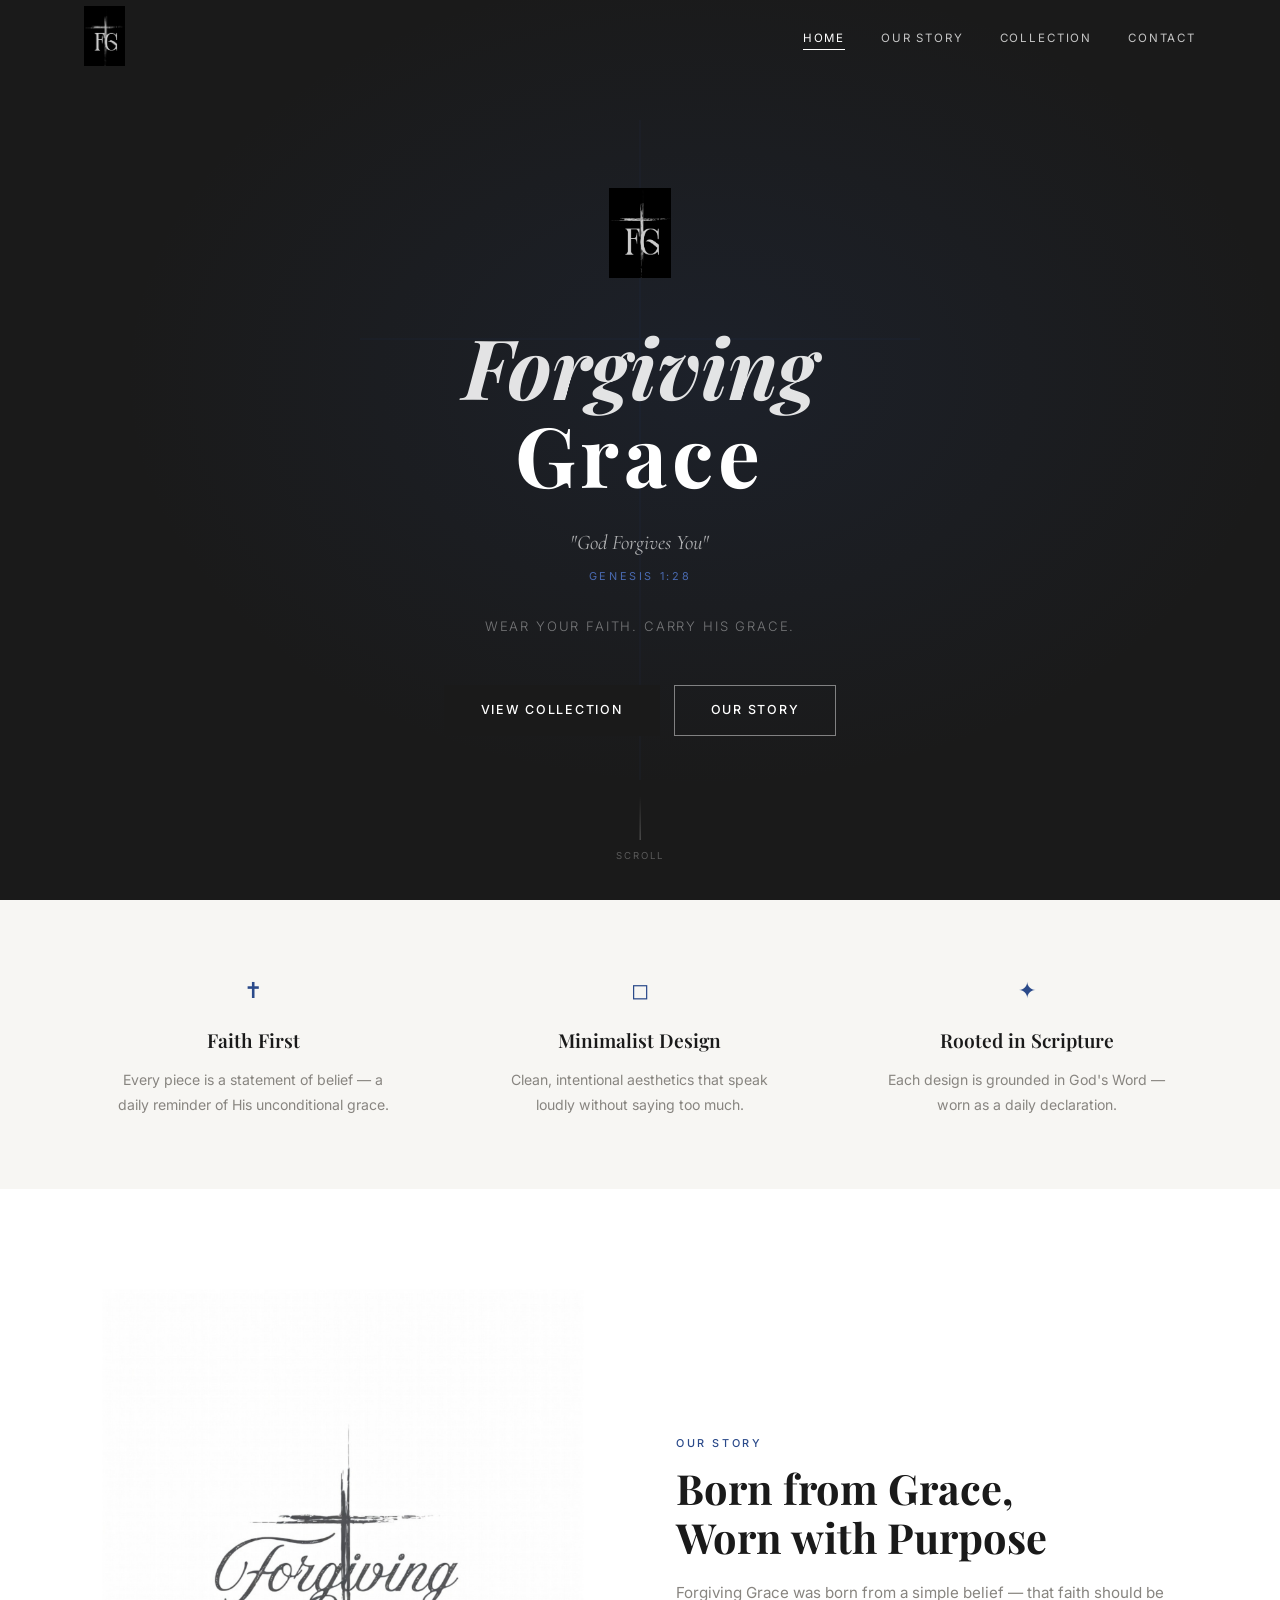
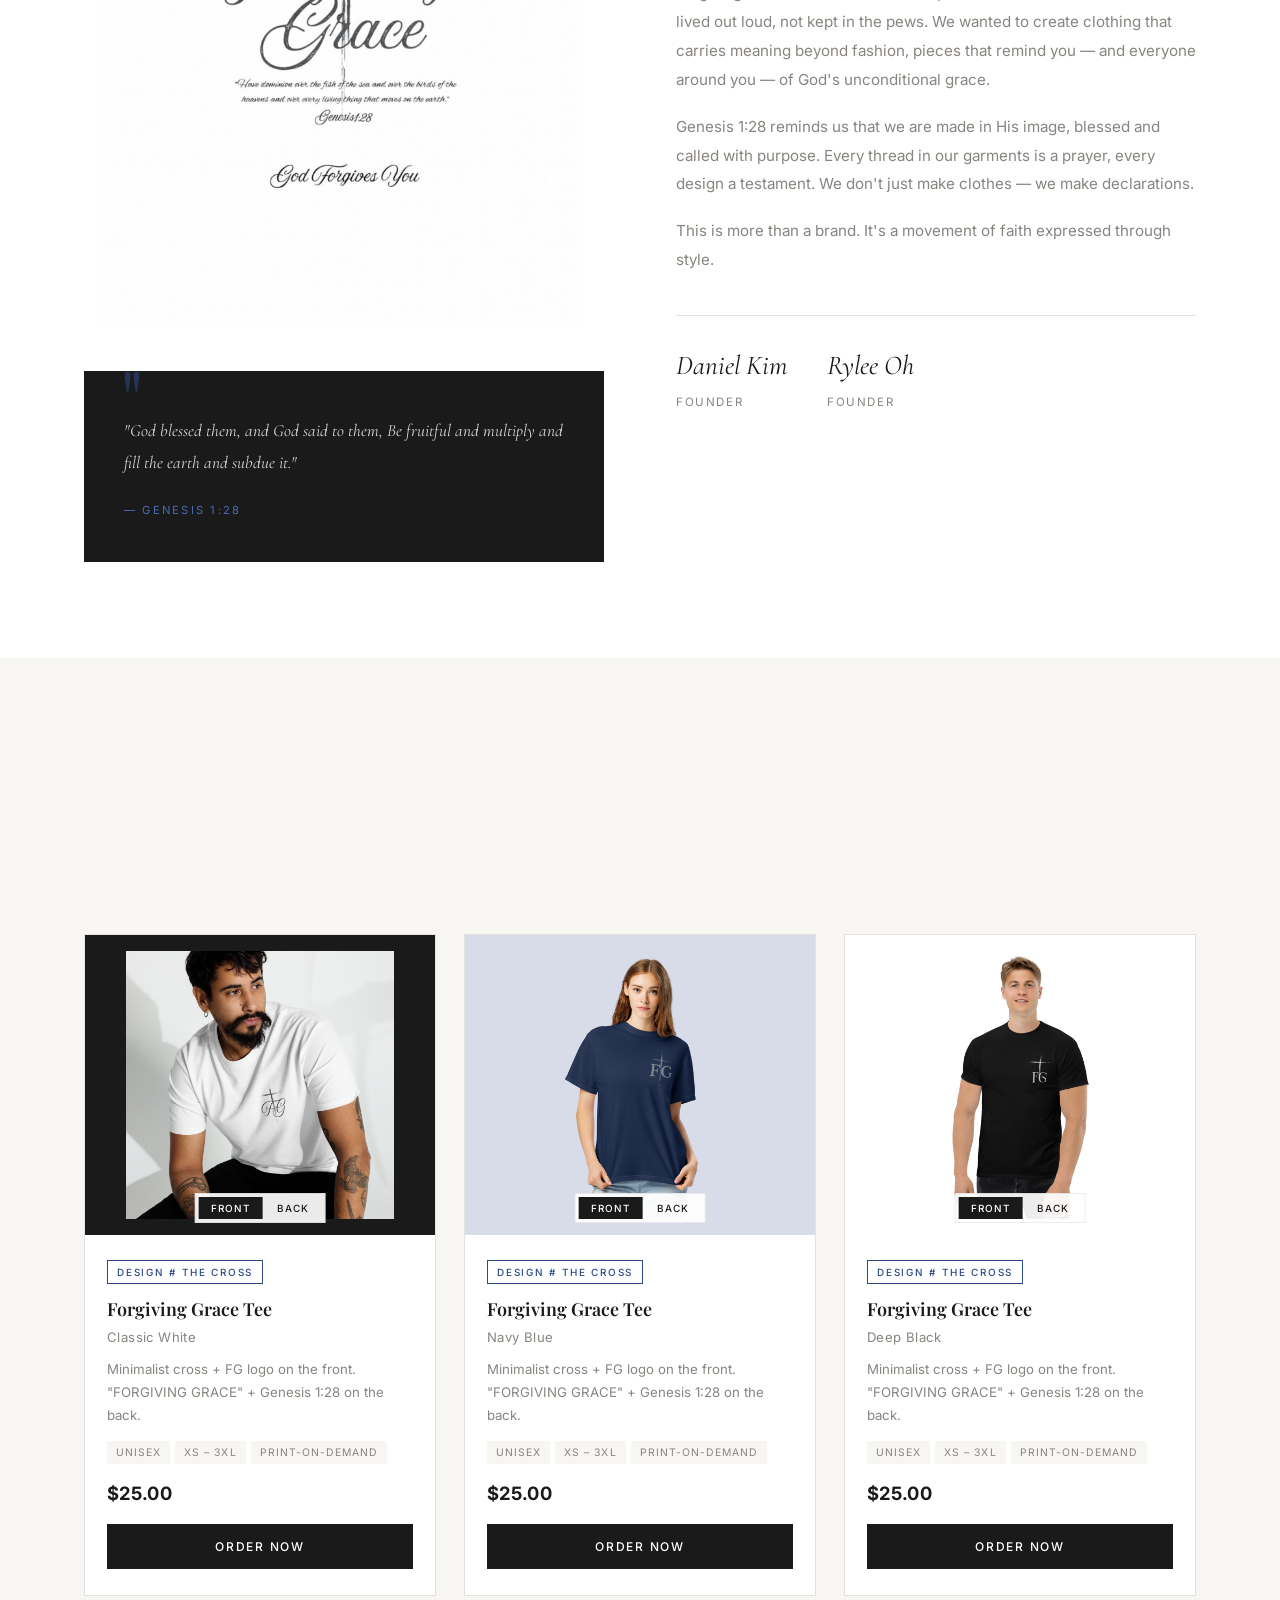
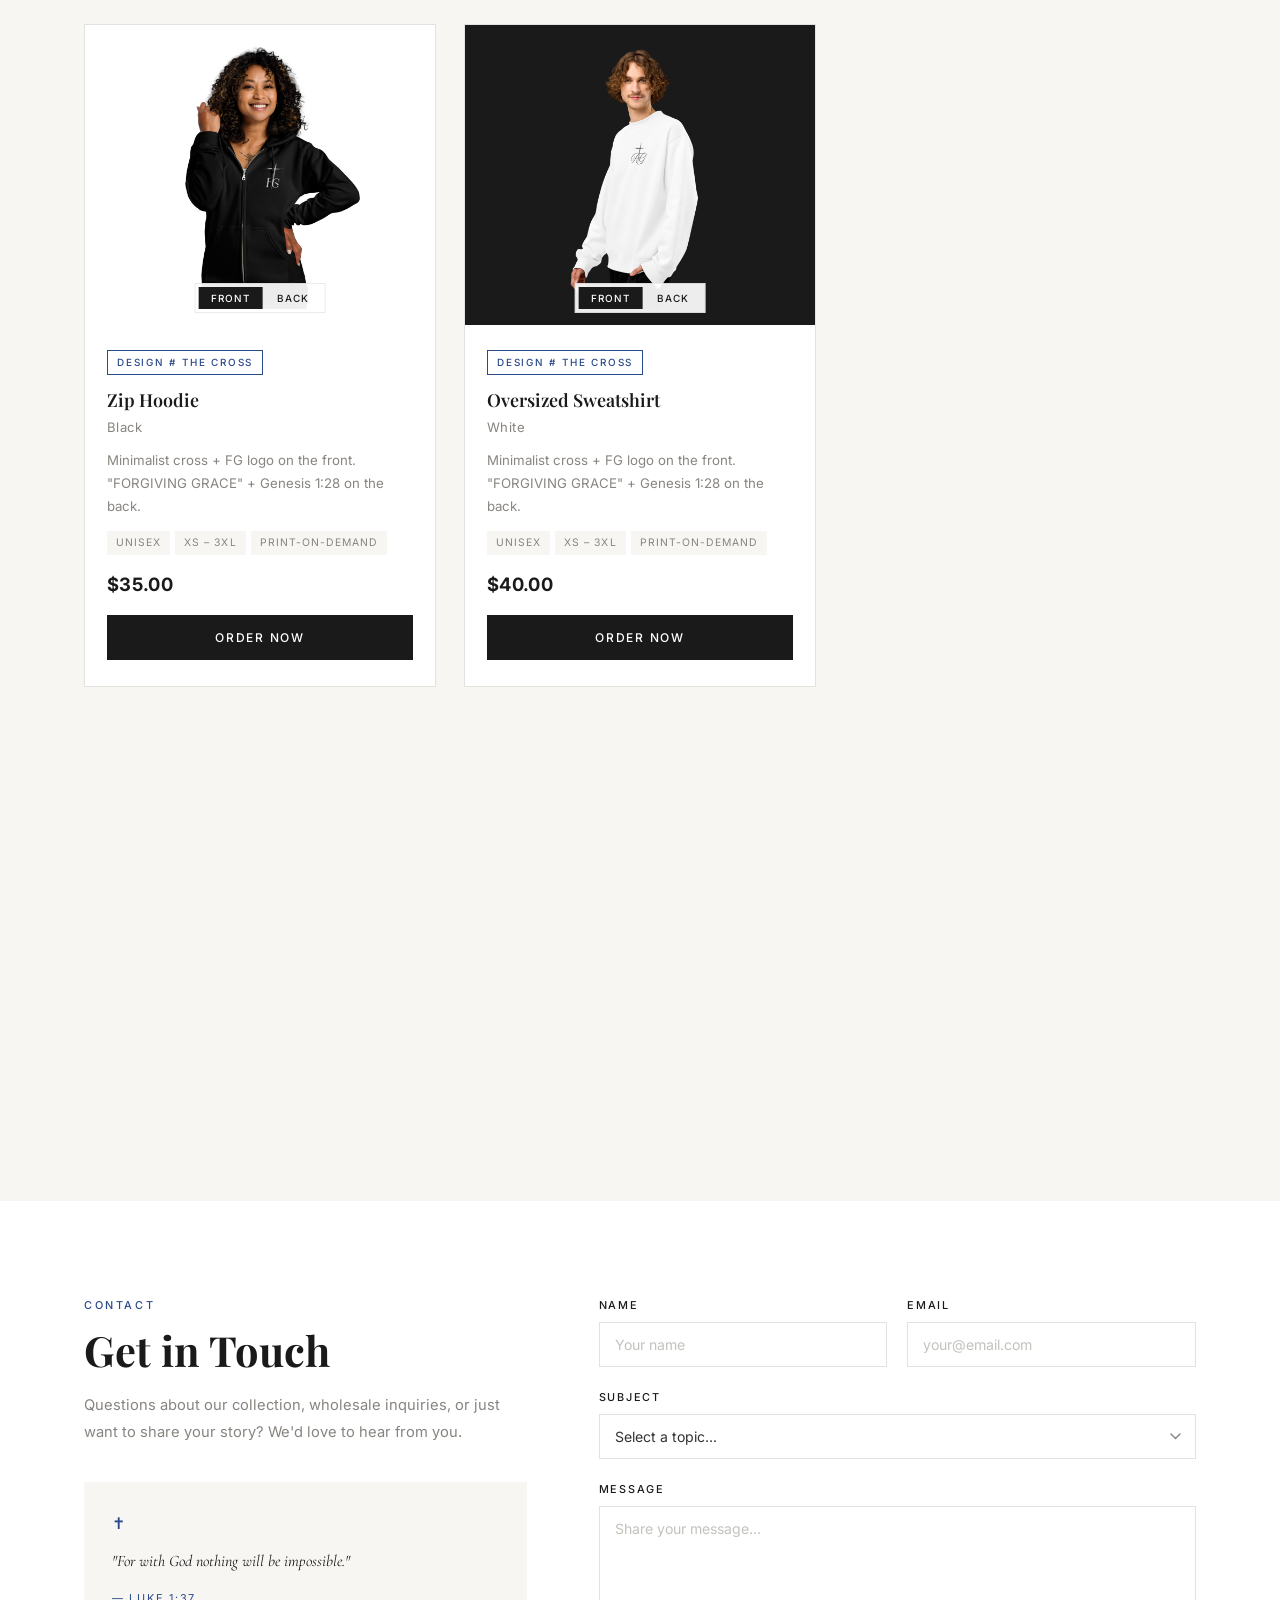
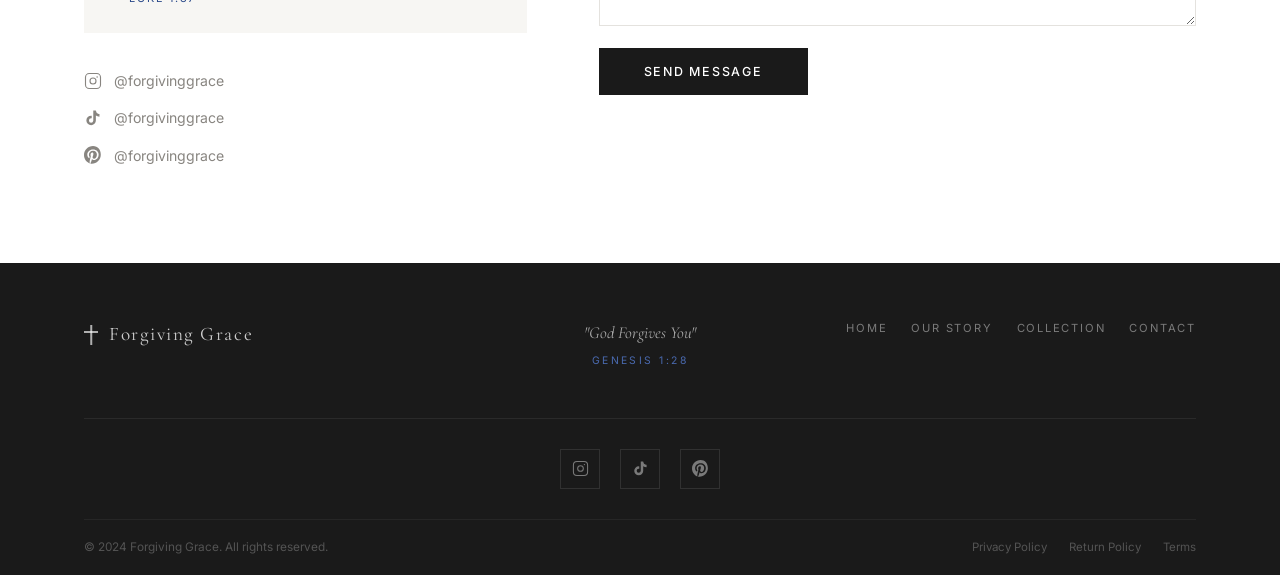
==== commit c4a9a03e: "Add Zip Hoodie ($35) and Oversized Sweatshirt ($40) to Collection - Zip Hoodie Black: front/back tog" ====
--- a/index.html
+++ b/index.html
@@ -166,7 +166,7 @@
                 <div class="product-grid">
 
                     <!-- WHITE -->
-                    <article class="product-card fade-in" data-color="white" data-colorname="Classic White">
+                    <article class="product-card fade-in" data-color="white" data-colorname="Classic White" data-product="Forgiving Grace Tee">
                         <div class="product-mockup mockup-light">
                             <img class="product-img"
                                  src="assets/mens-premium-heavyweight-tee-white-front-69e3858333d27.png"
@@ -192,7 +192,7 @@
                     </article>
 
                     <!-- NAVY -->
-                    <article class="product-card fade-in" data-color="navy" data-colorname="Navy Blue">
+                    <article class="product-card fade-in" data-color="navy" data-colorname="Navy Blue" data-product="Forgiving Grace Tee">
                         <div class="product-mockup mockup-mid">
                             <img class="product-img"
                                  src="assets/unisex-garment-dyed-heavyweight-t-shirt-true-navy-front-2-69e384fd86d29.png"
@@ -218,7 +218,7 @@
                     </article>
 
                     <!-- BLACK -->
-                    <article class="product-card fade-in" data-color="black" data-colorname="Deep Black">
+                    <article class="product-card fade-in" data-color="black" data-colorname="Deep Black" data-product="Forgiving Grace Tee">
                         <div class="product-mockup mockup-dark">
                             <img class="product-img"
                                  src="assets/unisex-classic-tee-black-front-69e385ca82ca1.png"
@@ -239,6 +239,58 @@
                                 <span>Unisex</span><span>XS – 3XL</span><span>Print-on-Demand</span>
                             </div>
                             <p class="product-price">$25.00</p>
+                            <button type="button" class="btn btn-primary btn-full order-open-btn">Order Now</button>
+                        </div>
+                    </article>
+
+                    <!-- ZIP HOODIE -->
+                    <article class="product-card fade-in" data-color="hoodie-black" data-colorname="Black" data-product="Zip Hoodie">
+                        <div class="product-mockup mockup-dark">
+                            <img class="product-img"
+                                 src="assets/unisex-heavy-blend-zip-hoodie-black-front-69e568909bd5d.png"
+                                 alt="Forgiving Grace Zip Hoodie - Black"
+                                 data-front="assets/unisex-heavy-blend-zip-hoodie-black-front-69e568909bd5d.png"
+                                 data-back="assets/unisex-heavy-blend-zip-hoodie-black-back-69e568909d1dd.png">
+                            <div class="img-toggle">
+                                <button type="button" class="img-toggle-btn active" data-view="front">Front</button>
+                                <button type="button" class="img-toggle-btn" data-view="back">Back</button>
+                            </div>
+                        </div>
+                        <div class="product-info">
+                            <span class="product-badge">Design # the Cross</span>
+                            <h3>Zip Hoodie</h3>
+                            <p class="product-colorname">Black</p>
+                            <p class="product-desc">Minimalist cross + FG logo on the front. "FORGIVING GRACE" + Genesis 1:28 on the back.</p>
+                            <div class="product-tags">
+                                <span>Unisex</span><span>XS – 3XL</span><span>Print-on-Demand</span>
+                            </div>
+                            <p class="product-price">$35.00</p>
+                            <button type="button" class="btn btn-primary btn-full order-open-btn">Order Now</button>
+                        </div>
+                    </article>
+
+                    <!-- OVERSIZED SWEATSHIRT -->
+                    <article class="product-card fade-in" data-color="sweatshirt-white" data-colorname="White" data-product="Oversized Sweatshirt">
+                        <div class="product-mockup mockup-light">
+                            <img class="product-img"
+                                 src="assets/unisex-oversized-heavyweight-sweatshirt-white-left-front-69e568c2546de.png"
+                                 alt="Forgiving Grace Oversized Sweatshirt - White"
+                                 data-front="assets/unisex-oversized-heavyweight-sweatshirt-white-left-front-69e568c2546de.png"
+                                 data-back="assets/unisex-oversized-heavyweight-sweatshirt-white-back-69e568c254bb5.png">
+                            <div class="img-toggle">
+                                <button type="button" class="img-toggle-btn active" data-view="front">Front</button>
+                                <button type="button" class="img-toggle-btn" data-view="back">Back</button>
+                            </div>
+                        </div>
+                        <div class="product-info">
+                            <span class="product-badge">Design # the Cross</span>
+                            <h3>Oversized Sweatshirt</h3>
+                            <p class="product-colorname">White</p>
+                            <p class="product-desc">Minimalist cross + FG logo on the front. "FORGIVING GRACE" + Genesis 1:28 on the back.</p>
+                            <div class="product-tags">
+                                <span>Unisex</span><span>XS – 3XL</span><span>Print-on-Demand</span>
+                            </div>
+                            <p class="product-price">$40.00</p>
                             <button type="button" class="btn btn-primary btn-full order-open-btn">Order Now</button>
                         </div>
                     </article>
@@ -422,7 +474,7 @@
                 <img id="modalPreviewImg" class="modal-preview-img" src="" alt="Product preview">
                 <div class="modal-header-meta">
                     <span class="product-badge">Design # the Cross</span>
-                    <h2 id="modalTitle" class="modal-product-title">Forgiving Grace Tee</h2>
+                    <h2 id="modalTitle" class="modal-product-title"></h2>
                     <p id="modalColorDisplay" class="product-colorname"></p>
                 </div>
             </div>
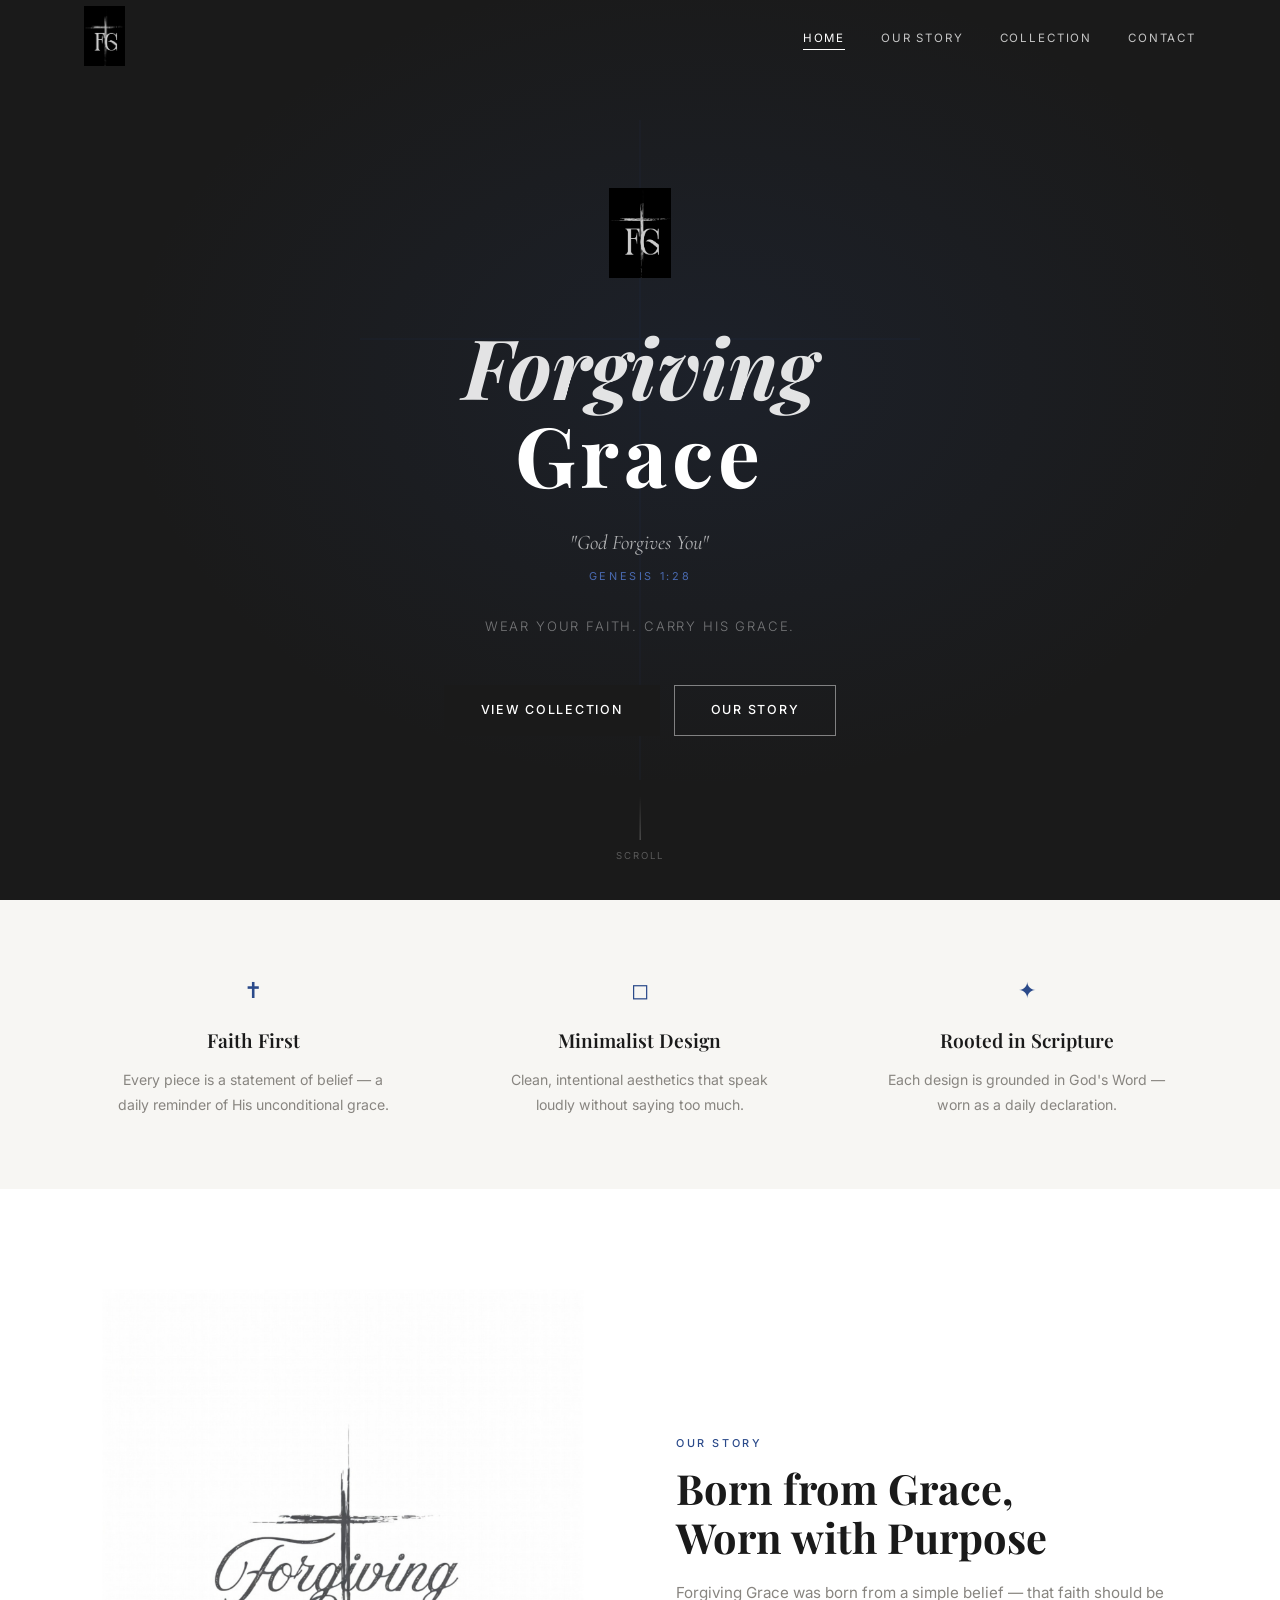
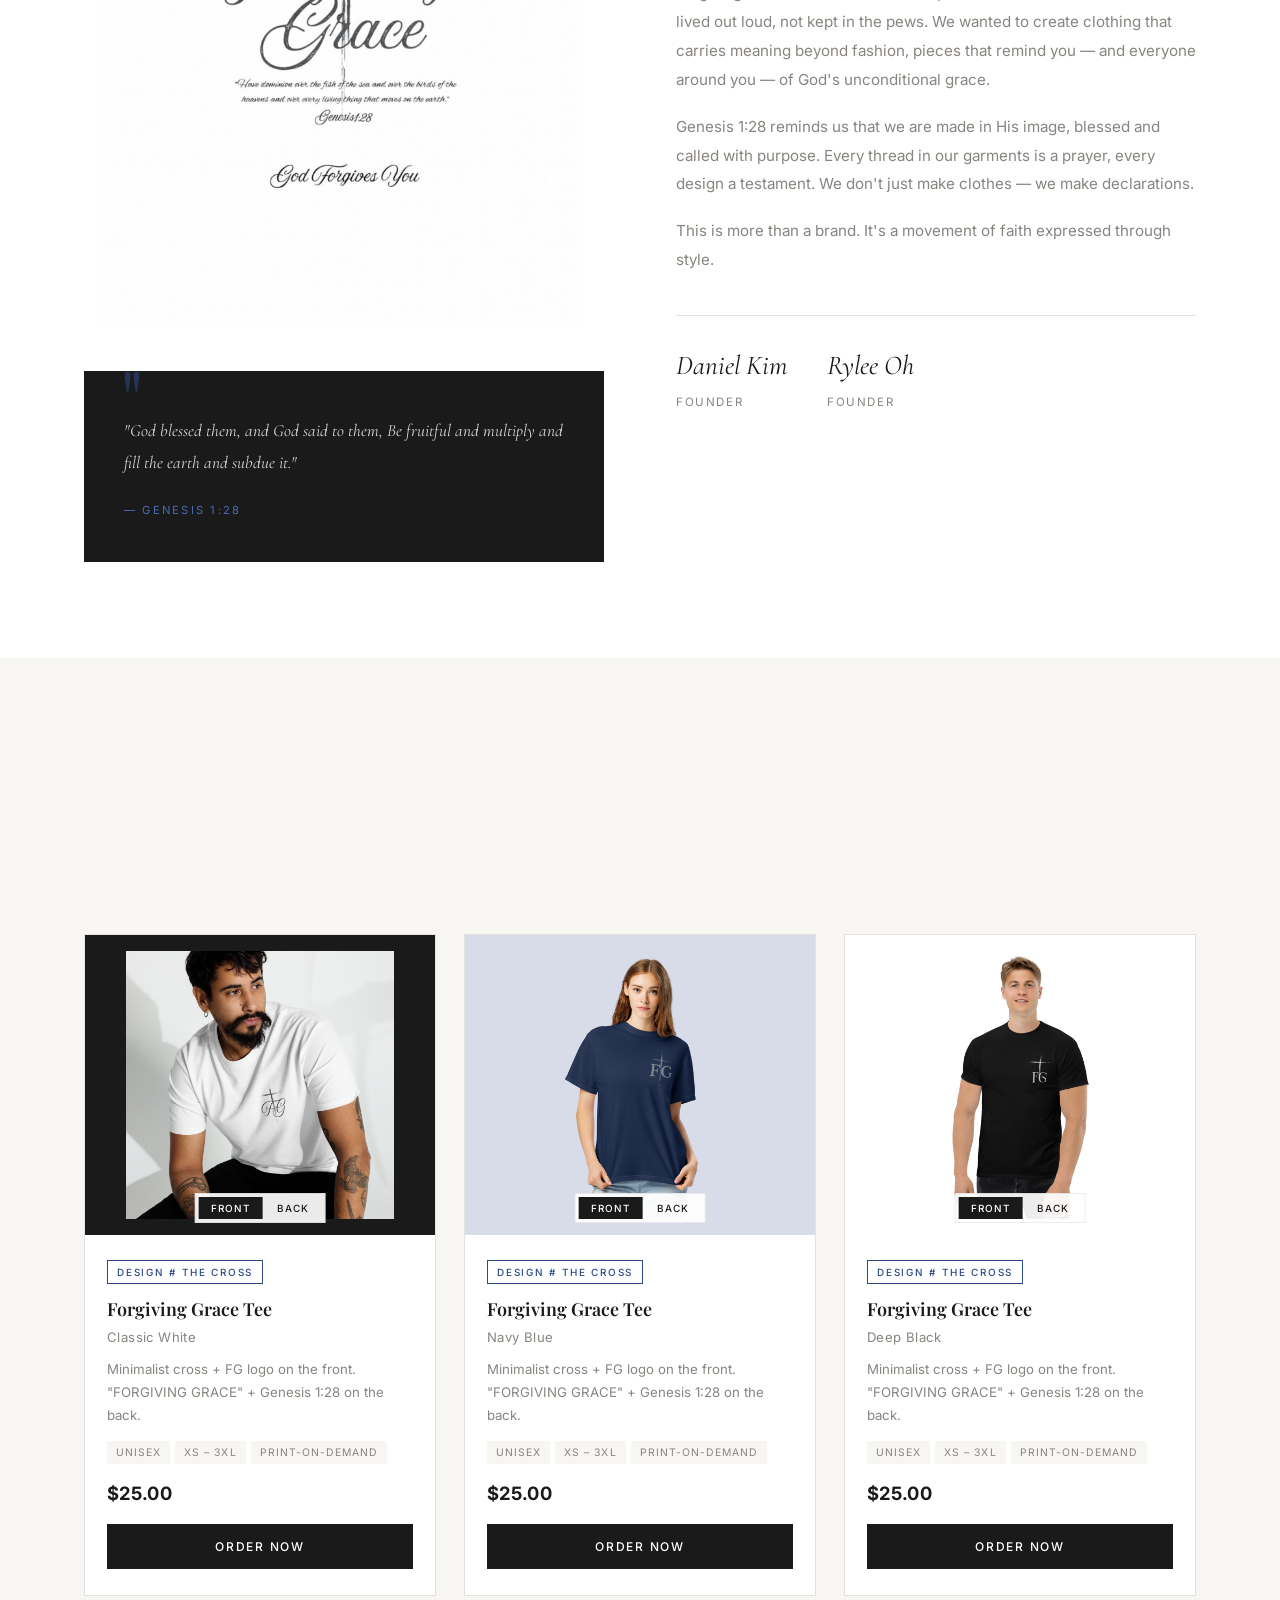
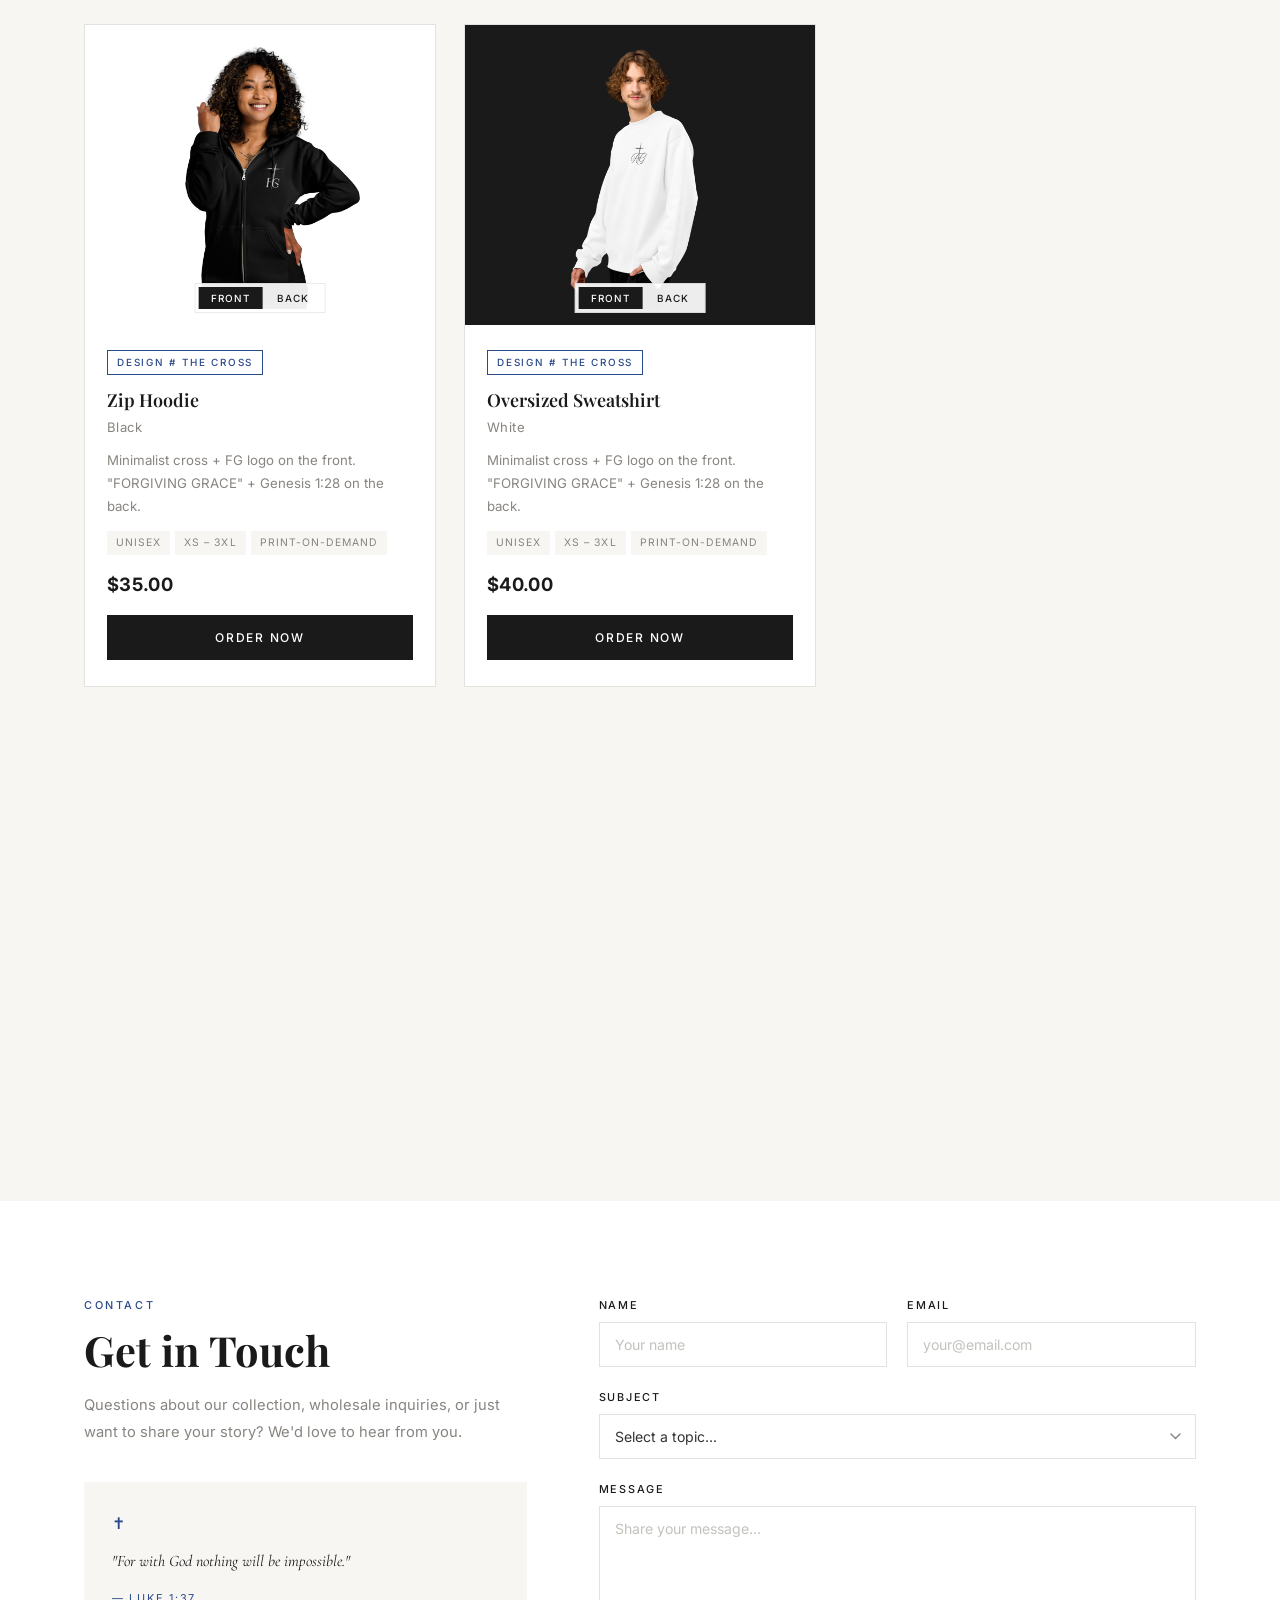
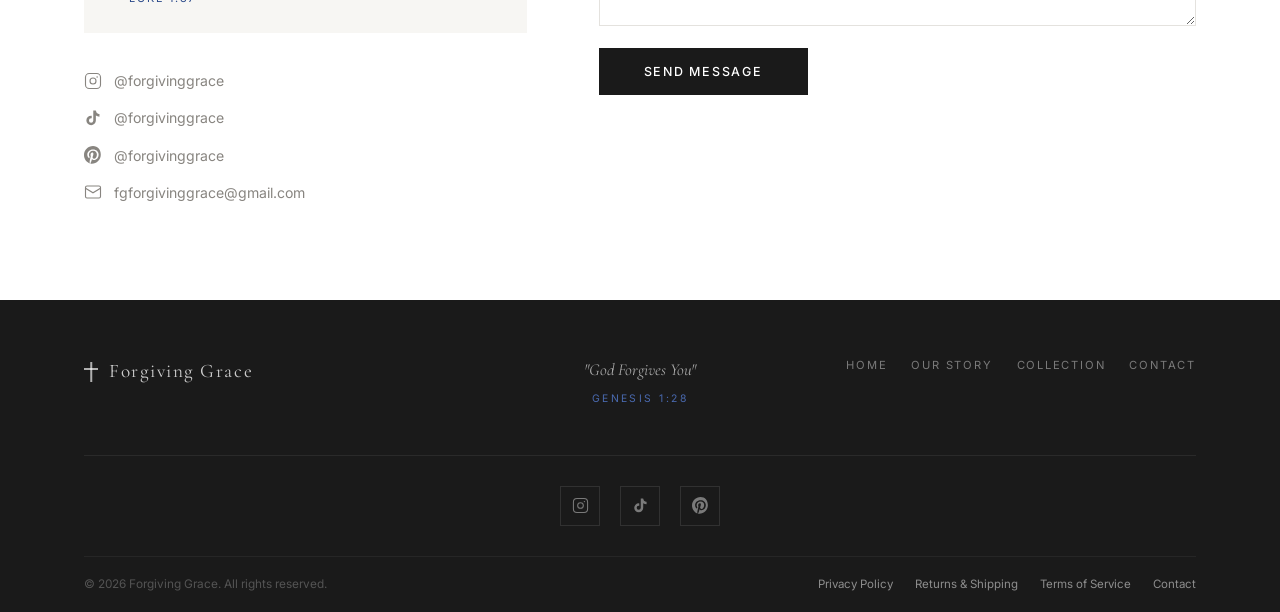
==== commit f816b95d: "Replace live site with hardened version: policies, honest checkout, config - Add privacy/returns/ter" ====
--- a/index.html
+++ b/index.html
@@ -12,7 +12,20 @@
     <link rel="preconnect" href="https://fonts.gstatic.com" crossorigin>
     <link href="https://fonts.googleapis.com/css2?family=Playfair+Display:ital,wght@0,400;0,600;0,700;1,400;1,700&family=Inter:wght@300;400;500;600&family=Cormorant+Garamond:ital,wght@0,400;0,600;1,400;1,600&display=swap" rel="stylesheet">
 
+    <!-- Open Graph / social sharing -->
+    <meta property="og:type"        content="website">
+    <meta property="og:site_name"   content="Forgiving Grace">
+    <meta property="og:title"       content="Forgiving Grace | Christian Apparel">
+    <meta property="og:description" content="Wear your faith. Minimalist Christian apparel rooted in Genesis 1:28.">
+    <meta property="og:image"       content="assets/FG image.png">
+    <meta name="twitter:card"       content="summary_large_image">
+
+    <link rel="icon" href="assets/FG logo.png">
     <link rel="stylesheet" href="assets/css/style.css">
+
+    <!-- Site config must load before anything that reads it -->
+    <script src="assets/js/config.js"></script>
+    <script src="assets/js/analytics.js" defer></script>
 </head>
 <body>
 
@@ -330,7 +343,7 @@
                         </div>
 
                         <div class="contact-socials">
-                            <a href="#" class="social-row" aria-label="Instagram">
+                            <a href="https://www.instagram.com/forgivinggrace/" class="social-row" data-social="instagram" target="_blank" rel="noopener noreferrer" aria-label="Instagram">
                                 <svg viewBox="0 0 24 24" fill="none" stroke="currentColor" stroke-width="1.5" aria-hidden="true">
                                     <rect x="2" y="2" width="20" height="20" rx="5"/>
                                     <circle cx="12" cy="12" r="4"/>
@@ -338,23 +351,30 @@
                                 </svg>
                                 @forgivinggrace
                             </a>
-                            <a href="#" class="social-row" aria-label="TikTok">
+                            <a href="https://www.tiktok.com/@forgivinggrace" class="social-row" data-social="tiktok" target="_blank" rel="noopener noreferrer" aria-label="TikTok">
                                 <svg viewBox="0 0 24 24" fill="currentColor" aria-hidden="true">
                                     <path d="M19.59 6.69a4.83 4.83 0 01-3.77-4.25V2h-3.45v13.67a2.89 2.89 0 01-2.88 2.5 2.89 2.89 0 01-2.89-2.89 2.89 2.89 0 012.89-2.89c.28 0 .54.04.79.1V9.01a6.32 6.32 0 00-.79-.05 6.34 6.34 0 00-6.34 6.34 6.34 6.34 0 006.34 6.34 6.34 6.34 0 006.33-6.34V8.69a8.18 8.18 0 004.79 1.54V6.78a4.85 4.85 0 01-1.02-.09z"/>
                                 </svg>
                                 @forgivinggrace
                             </a>
-                            <a href="#" class="social-row" aria-label="Pinterest">
+                            <a href="https://www.pinterest.com/forgivinggrace/" class="social-row" data-social="pinterest" target="_blank" rel="noopener noreferrer" aria-label="Pinterest">
                                 <svg viewBox="0 0 24 24" fill="currentColor" aria-hidden="true">
                                     <path d="M12 0C5.37 0 0 5.37 0 12c0 5.08 3.16 9.44 7.63 11.2-.1-.94-.2-2.38.04-3.4.22-.93 1.45-6.16 1.45-6.16s-.37-.74-.37-1.84c0-1.73.99-3.02 2.23-3.02 1.05 0 1.56.79 1.56 1.74 0 1.06-.68 2.65-1.03 4.12-.29 1.23.61 2.23 1.82 2.23 2.18 0 3.86-2.3 3.86-5.62 0-2.94-2.11-5-5.13-5-3.49 0-5.54 2.62-5.54 5.33 0 1.06.41 2.19.92 2.81.1.12.11.23.08.35-.09.39-.3 1.23-.34 1.4-.05.22-.17.27-.39.16-1.47-.69-2.39-2.85-2.39-4.59 0-3.73 2.71-7.16 7.82-7.16 4.1 0 7.29 2.93 7.29 6.83 0 4.08-2.57 7.35-6.13 7.35-1.2 0-2.33-.62-2.72-1.35l-.74 2.76c-.27 1.03-1 2.32-1.49 3.1.63.19 1.28.3 1.96.3 6.63 0 12-5.37 12-12S18.63 0 12 0z"/>
                                 </svg>
                                 @forgivinggrace
                             </a>
+                            <a href="mailto:fgforgivinggrace@gmail.com" class="social-row" data-social="email" aria-label="Email">
+                                <svg viewBox="0 0 24 24" fill="none" stroke="currentColor" stroke-width="1.5" aria-hidden="true">
+                                    <rect x="2" y="4" width="20" height="16" rx="2"/>
+                                    <path d="m2 7 10 6 10-6"/>
+                                </svg>
+                                fgforgivinggrace@gmail.com
+                            </a>
                         </div>
                     </div>
 
                     <div class="contact-form-wrap fade-in">
-                        <form class="contact-form" id="contactForm" novalidate>
+                        <form class="contact-form" id="contactForm" method="post" action="" novalidate>
                             <div class="form-row">
                                 <div class="form-group">
                                     <label for="fname">Name</label>
@@ -432,19 +452,19 @@
             </div>
 
             <div class="footer-social">
-                <a href="#" class="footer-social-btn" aria-label="Instagram">
+                <a href="https://www.instagram.com/forgivinggrace/" class="footer-social-btn" data-social="instagram" target="_blank" rel="noopener noreferrer" aria-label="Instagram">
                     <svg viewBox="0 0 24 24" fill="none" stroke="currentColor" stroke-width="1.5">
                         <rect x="2" y="2" width="20" height="20" rx="5"/>
                         <circle cx="12" cy="12" r="4"/>
                         <circle cx="17.5" cy="6.5" r="1" fill="currentColor" stroke="none"/>
                     </svg>
                 </a>
-                <a href="#" class="footer-social-btn" aria-label="TikTok">
+                <a href="https://www.tiktok.com/@forgivinggrace" class="footer-social-btn" data-social="tiktok" target="_blank" rel="noopener noreferrer" aria-label="TikTok">
                     <svg viewBox="0 0 24 24" fill="currentColor">
                         <path d="M19.59 6.69a4.83 4.83 0 01-3.77-4.25V2h-3.45v13.67a2.89 2.89 0 01-2.88 2.5 2.89 2.89 0 01-2.89-2.89 2.89 2.89 0 012.89-2.89c.28 0 .54.04.79.1V9.01a6.32 6.32 0 00-.79-.05 6.34 6.34 0 00-6.34 6.34 6.34 6.34 0 006.34 6.34 6.34 6.34 0 006.33-6.34V8.69a8.18 8.18 0 004.79 1.54V6.78a4.85 4.85 0 01-1.02-.09z"/>
                     </svg>
                 </a>
-                <a href="#" class="footer-social-btn" aria-label="Pinterest">
+                <a href="https://www.pinterest.com/forgivinggrace/" class="footer-social-btn" data-social="pinterest" target="_blank" rel="noopener noreferrer" aria-label="Pinterest">
                     <svg viewBox="0 0 24 24" fill="currentColor">
                         <path d="M12 0C5.37 0 0 5.37 0 12c0 5.08 3.16 9.44 7.63 11.2-.1-.94-.2-2.38.04-3.4.22-.93 1.45-6.16 1.45-6.16s-.37-.74-.37-1.84c0-1.73.99-3.02 2.23-3.02 1.05 0 1.56.79 1.56 1.74 0 1.06-.68 2.65-1.03 4.12-.29 1.23.61 2.23 1.82 2.23 2.18 0 3.86-2.3 3.86-5.62 0-2.94-2.11-5-5.13-5-3.49 0-5.54 2.62-5.54 5.33 0 1.06.41 2.19.92 2.81.1.12.11.23.08.35-.09.39-.3 1.23-.34 1.4-.05.22-.17.27-.39.16-1.47-.69-2.39-2.85-2.39-4.59 0-3.73 2.71-7.16 7.82-7.16 4.1 0 7.29 2.93 7.29 6.83 0 4.08-2.57 7.35-6.13 7.35-1.2 0-2.33-.62-2.72-1.35l-.74 2.76c-.27 1.03-1 2.32-1.49 3.1.63.19 1.28.3 1.96.3 6.63 0 12-5.37 12-12S18.63 0 12 0z"/>
                     </svg>
@@ -452,11 +472,12 @@
             </div>
 
             <div class="footer-bottom">
-                <p>&copy; 2024 Forgiving Grace. All rights reserved.</p>
+                <p>&copy; <span id="footerYear">2026</span> Forgiving Grace. All rights reserved.</p>
                 <div class="footer-legal">
-                    <a href="#">Privacy Policy</a>
-                    <a href="#">Return Policy</a>
-                    <a href="#">Terms</a>
+                    <a href="privacy.html">Privacy Policy</a>
+                    <a href="returns.html">Returns &amp; Shipping</a>
+                    <a href="terms.html">Terms of Service</a>
+                    <a href="mailto:fgforgivinggrace@gmail.com">Contact</a>
                 </div>
             </div>
         </div>
@@ -480,7 +501,17 @@
             </div>
 
             <!-- Order form -->
-            <form class="order-form" id="orderForm" novalidate>
+            <form class="order-form" id="orderForm" method="post" action="" novalidate>
+
+                <!-- Values mirrored from the pickers so a native POST carries them too -->
+                <input type="hidden" name="product"   id="hidProduct">
+                <input type="hidden" name="color"     id="hidColor">
+                <input type="hidden" name="size"      id="hidSize">
+                <input type="hidden" name="quantity"  id="hidQty" value="1">
+                <input type="hidden" name="sku"       id="hidSku">
+                <input type="hidden" name="unitPrice" id="hidUnitPrice">
+                <input type="hidden" name="total"     id="hidTotal">
+                <input type="hidden" name="orderRef"  id="hidOrderRef">
 
                 <div class="modal-section-label">Select Size &amp; Color</div>
 
@@ -514,55 +545,91 @@
                 <div class="form-row">
                     <div class="form-group">
                         <label for="orderName">Name <span class="req-star">*</span></label>
-                        <input type="text" id="orderName" placeholder="Full name" autocomplete="name">
+                        <input type="text" id="orderName" name="name" placeholder="Full name" autocomplete="name">
                         <span class="field-error" id="orderNameErr"></span>
                     </div>
                     <div class="form-group">
                         <label for="orderEmail">Email <span class="req-star">*</span></label>
-                        <input type="email" id="orderEmail" placeholder="your@email.com" autocomplete="email">
+                        <input type="email" id="orderEmail" name="email" placeholder="your@email.com" autocomplete="email">
                         <span class="field-error" id="orderEmailErr"></span>
                     </div>
                 </div>
 
                 <div class="form-group">
                     <label for="orderPhone">Phone</label>
-                    <input type="tel" id="orderPhone" placeholder="(123) 456-7890" autocomplete="tel">
+                    <input type="tel" id="orderPhone" name="phone" placeholder="(123) 456-7890" autocomplete="tel">
                 </div>
 
                 <div class="form-group">
                     <label for="orderAddr">Street Address <span class="req-star">*</span></label>
-                    <input type="text" id="orderAddr" placeholder="123 Main Street, Apt 4" autocomplete="street-address">
+                    <input type="text" id="orderAddr" name="address" placeholder="123 Main Street, Apt 4" autocomplete="street-address">
                     <span class="field-error" id="orderAddrErr"></span>
                 </div>
 
                 <div class="form-row">
                     <div class="form-group">
                         <label for="orderCity">City <span class="req-star">*</span></label>
-                        <input type="text" id="orderCity" placeholder="Los Angeles" autocomplete="address-level2">
+                        <input type="text" id="orderCity" name="city" placeholder="Los Angeles" autocomplete="address-level2">
                         <span class="field-error" id="orderCityErr"></span>
                     </div>
                     <div class="form-group">
                         <label for="orderState">State</label>
-                        <input type="text" id="orderState" placeholder="CA" maxlength="2" autocomplete="address-level1">
+                        <input type="text" id="orderState" name="state" placeholder="CA" maxlength="2" autocomplete="address-level1">
                     </div>
                 </div>
 
                 <div class="form-group">
                     <label for="orderZip">ZIP Code</label>
-                    <input type="text" id="orderZip" placeholder="90001" autocomplete="postal-code">
+                    <input type="text" id="orderZip" name="zip" placeholder="90001" autocomplete="postal-code">
+                </div>
+
+                <div class="order-summary" id="orderSummary">
+                    <div class="summary-row">
+                        <span id="summaryItemLabel">Item</span>
+                        <span id="summaryItemTotal">$0.00</span>
+                    </div>
+                    <div class="summary-row">
+                        <span>Shipping</span>
+                        <span id="summaryShipping">—</span>
+                    </div>
+                    <div class="summary-row summary-total">
+                        <span>Total</span>
+                        <span id="summaryTotal">$0.00</span>
+                    </div>
+                    <p class="summary-note" id="summaryNote"></p>
                 </div>
 
                 <span class="field-error" id="orderSubmitErr" style="text-align:center; margin-top:4px;"></span>
                 <button type="submit" class="btn btn-primary btn-full" id="orderSubmitBtn">Place Order</button>
+
+                <p class="order-legal">
+                    By placing this order you agree to our
+                    <a href="terms.html" target="_blank" rel="noopener">Terms</a>,
+                    <a href="returns.html" target="_blank" rel="noopener">Returns &amp; Shipping Policy</a>, and
+                    <a href="privacy.html" target="_blank" rel="noopener">Privacy Policy</a>.
+                </p>
+
+                <noscript>
+                    <p class="order-legal" style="color:#C0392B;">
+                        JavaScript is required to place an order here.
+                        Please email <a href="mailto:fgforgivinggrace@gmail.com">fgforgivinggrace@gmail.com</a>
+                        with the product, size and quantity you want and we will send you a payment link.
+                    </p>
+                </noscript>
             </form>
 
-            <!-- Success screen -->
+            <!-- Order received / payment step -->
             <div class="order-success" id="orderSuccess">
                 <img src="assets/FG logo.png" alt="Forgiving Grace" class="success-logo">
-                <h3>Order Placed!</h3>
-                <p>Your order has been placed successfully! We will contact you soon.</p>
+                <h3 id="successTitle">Order Received</h3>
+                <p class="success-ref">Order reference <strong id="successRef">—</strong></p>
+                <p id="successMsg">We have your order details. One more step to confirm it.</p>
+
+                <a class="btn btn-primary" id="payNowBtn" rel="noopener">Complete Payment</a>
+                <p class="success-fineprint" id="successFineprint"></p>
+
                 <p class="success-verse">"God Forgives You" — Genesis 1:28</p>
-                <button type="button" class="btn btn-primary" id="orderDoneBtn">Close</button>
+                <button type="button" class="btn btn-outline btn-dark-outline" id="orderDoneBtn">Close</button>
             </div>
         </div>
     </div>
--- a/assets/css/style.css
+++ b/assets/css/style.css
@@ -1315,3 +1315,262 @@
     object-fit: cover;
     display: block;
 }
+
+/* ════════════════════════════════════════════════════════════
+   ORDER SUMMARY / CHECKOUT (modal)
+   ════════════════════════════════════════════════════════════ */
+.order-summary {
+    margin-top: 6px;
+    padding: 16px 18px;
+    background: var(--off-white);
+    border: 1px solid var(--border);
+}
+.summary-row {
+    display: flex;
+    justify-content: space-between;
+    align-items: baseline;
+    gap: 16px;
+    font-size: 0.88rem;
+    color: var(--text);
+    padding: 4px 0;
+}
+.summary-row.summary-total {
+    margin-top: 8px;
+    padding-top: 12px;
+    border-top: 1px solid var(--border);
+    font-size: 1.05rem;
+    font-weight: 600;
+    color: var(--black);
+}
+.summary-note {
+    margin-top: 10px;
+    font-size: 0.73rem;
+    line-height: 1.6;
+    color: var(--gray-text);
+}
+
+.order-legal {
+    font-size: 0.72rem;
+    line-height: 1.7;
+    color: var(--gray-text);
+    text-align: center;
+}
+.order-legal a { color: var(--navy); text-decoration: underline; }
+.order-legal a:hover { color: var(--black); }
+
+.success-ref {
+    font-size: 0.8rem !important;
+    letter-spacing: 0.06em;
+    text-transform: uppercase;
+    color: var(--gray-text) !important;
+}
+.success-ref strong {
+    display: inline-block;
+    margin-left: 6px;
+    font-family: ui-monospace, SFMono-Regular, Menlo, monospace;
+    font-size: 0.95rem;
+    letter-spacing: 0.04em;
+    color: var(--black);
+}
+.success-fineprint {
+    font-size: 0.73rem !important;
+    line-height: 1.65 !important;
+    color: var(--gray-text) !important;
+    max-width: 380px !important;
+}
+#payNowBtn { text-decoration: none; }
+
+/* Outline button on a light background (modal close/cancel) */
+.btn-dark-outline {
+    background: transparent;
+    color: var(--black);
+    border-color: var(--gray-mid);
+}
+.btn-dark-outline:hover {
+    background: var(--black);
+    color: var(--white);
+    border-color: var(--black);
+}
+
+/* ════════════════════════════════════════════════════════════
+   COOKIE CONSENT BAR
+   ════════════════════════════════════════════════════════════ */
+.consent-bar {
+    position: fixed;
+    left: 16px;
+    right: 16px;
+    bottom: 16px;
+    z-index: 2000;
+    display: flex;
+    flex-wrap: wrap;
+    align-items: center;
+    justify-content: space-between;
+    gap: 14px 24px;
+    max-width: 720px;
+    margin: 0 auto;
+    padding: 18px 22px;
+    background: var(--black);
+    color: rgba(255,255,255,0.82);
+    box-shadow: 0 12px 40px rgba(0,0,0,0.28);
+    transform: translateY(140%);
+    opacity: 0;
+    transition: transform 0.32s var(--ease), opacity 0.32s var(--ease);
+}
+.consent-bar.show { transform: translateY(0); opacity: 1; }
+.consent-text { font-size: 0.82rem; line-height: 1.6; flex: 1 1 320px; }
+.consent-text a { color: var(--white); text-decoration: underline; }
+.consent-actions { display: flex; gap: 10px; flex-shrink: 0; }
+.consent-btn {
+    padding: 10px 22px;
+    font-size: 0.72rem;
+    font-weight: 500;
+    letter-spacing: 0.12em;
+    text-transform: uppercase;
+    border: 1.5px solid rgba(255,255,255,0.4);
+    color: var(--white);
+    background: transparent;
+    transition: background var(--tx), border-color var(--tx), color var(--tx);
+}
+.consent-btn:hover { border-color: var(--white); background: rgba(255,255,255,0.12); }
+.consent-accept { background: var(--white); color: var(--black); border-color: var(--white); }
+.consent-accept:hover { background: var(--navy); border-color: var(--navy); color: var(--white); }
+
+@media (max-width: 560px) {
+    .consent-bar { flex-direction: column; align-items: stretch; text-align: left; }
+    .consent-actions { justify-content: stretch; }
+    .consent-btn { flex: 1; }
+}
+
+/* ════════════════════════════════════════════════════════════
+   LEGAL / POLICY PAGES  (privacy.html · returns.html · terms.html)
+   ════════════════════════════════════════════════════════════ */
+.legal-page { padding-top: var(--nav-h); background: var(--white); }
+
+.legal-hero {
+    padding: 72px 0 44px;
+    background: var(--off-white);
+    border-bottom: 1px solid var(--border);
+}
+.legal-hero .section-label { color: var(--navy); }
+.legal-hero h1 {
+    font-family: var(--font-head);
+    font-size: clamp(2rem, 4.6vw, 3rem);
+    font-weight: 700;
+    color: var(--black);
+    line-height: 1.15;
+    margin-top: 8px;
+}
+.legal-updated {
+    margin-top: 14px;
+    font-size: 0.78rem;
+    letter-spacing: 0.08em;
+    text-transform: uppercase;
+    color: var(--gray-text);
+}
+
+.legal-body {
+    max-width: 760px;
+    margin: 0 auto;
+    padding: 56px 24px 88px;
+}
+.legal-body h2 {
+    font-family: var(--font-head);
+    font-size: 1.4rem;
+    font-weight: 600;
+    color: var(--black);
+    margin: 44px 0 14px;
+    padding-top: 8px;
+}
+.legal-body h2:first-child { margin-top: 0; }
+.legal-body h3 {
+    font-size: 0.98rem;
+    font-weight: 600;
+    color: var(--black);
+    margin: 26px 0 8px;
+}
+.legal-body p,
+.legal-body li { font-size: 0.94rem; line-height: 1.85; color: var(--text); }
+.legal-body p { margin-bottom: 16px; }
+.legal-body ul, .legal-body ol { margin: 0 0 18px 22px; }
+.legal-body ul li { list-style: disc; margin-bottom: 8px; padding-left: 4px; }
+.legal-body ol li { list-style: decimal; margin-bottom: 8px; padding-left: 4px; }
+.legal-body a { color: var(--navy); text-decoration: underline; }
+.legal-body a:hover { color: var(--black); }
+.legal-body strong { color: var(--black); font-weight: 600; }
+
+.legal-toc {
+    margin: 0 0 40px;
+    padding: 20px 24px;
+    background: var(--off-white);
+    border-left: 3px solid var(--navy);
+}
+.legal-toc p {
+    font-size: 0.7rem;
+    letter-spacing: 0.18em;
+    text-transform: uppercase;
+    color: var(--gray-text);
+    margin-bottom: 10px;
+}
+.legal-toc ul { margin: 0; }
+.legal-toc li { list-style: none; margin-bottom: 6px; }
+.legal-toc a { text-decoration: none; font-size: 0.9rem; }
+.legal-toc a:hover { text-decoration: underline; }
+
+.legal-callout {
+    padding: 18px 22px;
+    background: rgba(43,74,138,0.06);
+    border-left: 3px solid var(--navy);
+    margin: 0 0 24px;
+}
+.legal-callout p:last-child { margin-bottom: 0; }
+
+.legal-table {
+    width: 100%;
+    border-collapse: collapse;
+    margin: 0 0 22px;
+    font-size: 0.9rem;
+}
+.legal-table th,
+.legal-table td {
+    border: 1px solid var(--border);
+    padding: 11px 14px;
+    text-align: left;
+    vertical-align: top;
+}
+.legal-table th {
+    background: var(--off-white);
+    font-weight: 600;
+    color: var(--black);
+}
+
+.legal-contact {
+    margin-top: 44px;
+    padding: 24px;
+    border: 1px solid var(--border);
+}
+.legal-contact p { margin-bottom: 6px; }
+
+.legal-back {
+    display: inline-flex;
+    align-items: center;
+    gap: 8px;
+    margin-top: 40px;
+    font-size: 0.75rem;
+    letter-spacing: 0.14em;
+    text-transform: uppercase;
+    color: var(--navy);
+    text-decoration: none !important;
+}
+.legal-back:hover { color: var(--black); }
+
+@media (max-width: 600px) {
+    .legal-hero { padding: 48px 0 32px; }
+    .legal-body { padding: 40px 22px 64px; }
+    .legal-table { font-size: 0.84rem; }
+    .legal-table th, .legal-table td { padding: 9px 10px; }
+}
+
+/* Legal links must be clearly visible (payment & ad review requirement) */
+.footer-legal a { color: rgba(255,255,255,0.5); }
+.footer-legal a:hover { color: var(--white); }
+.legal-page .footer-bottom { padding: 30px 0; border-top: none; }
